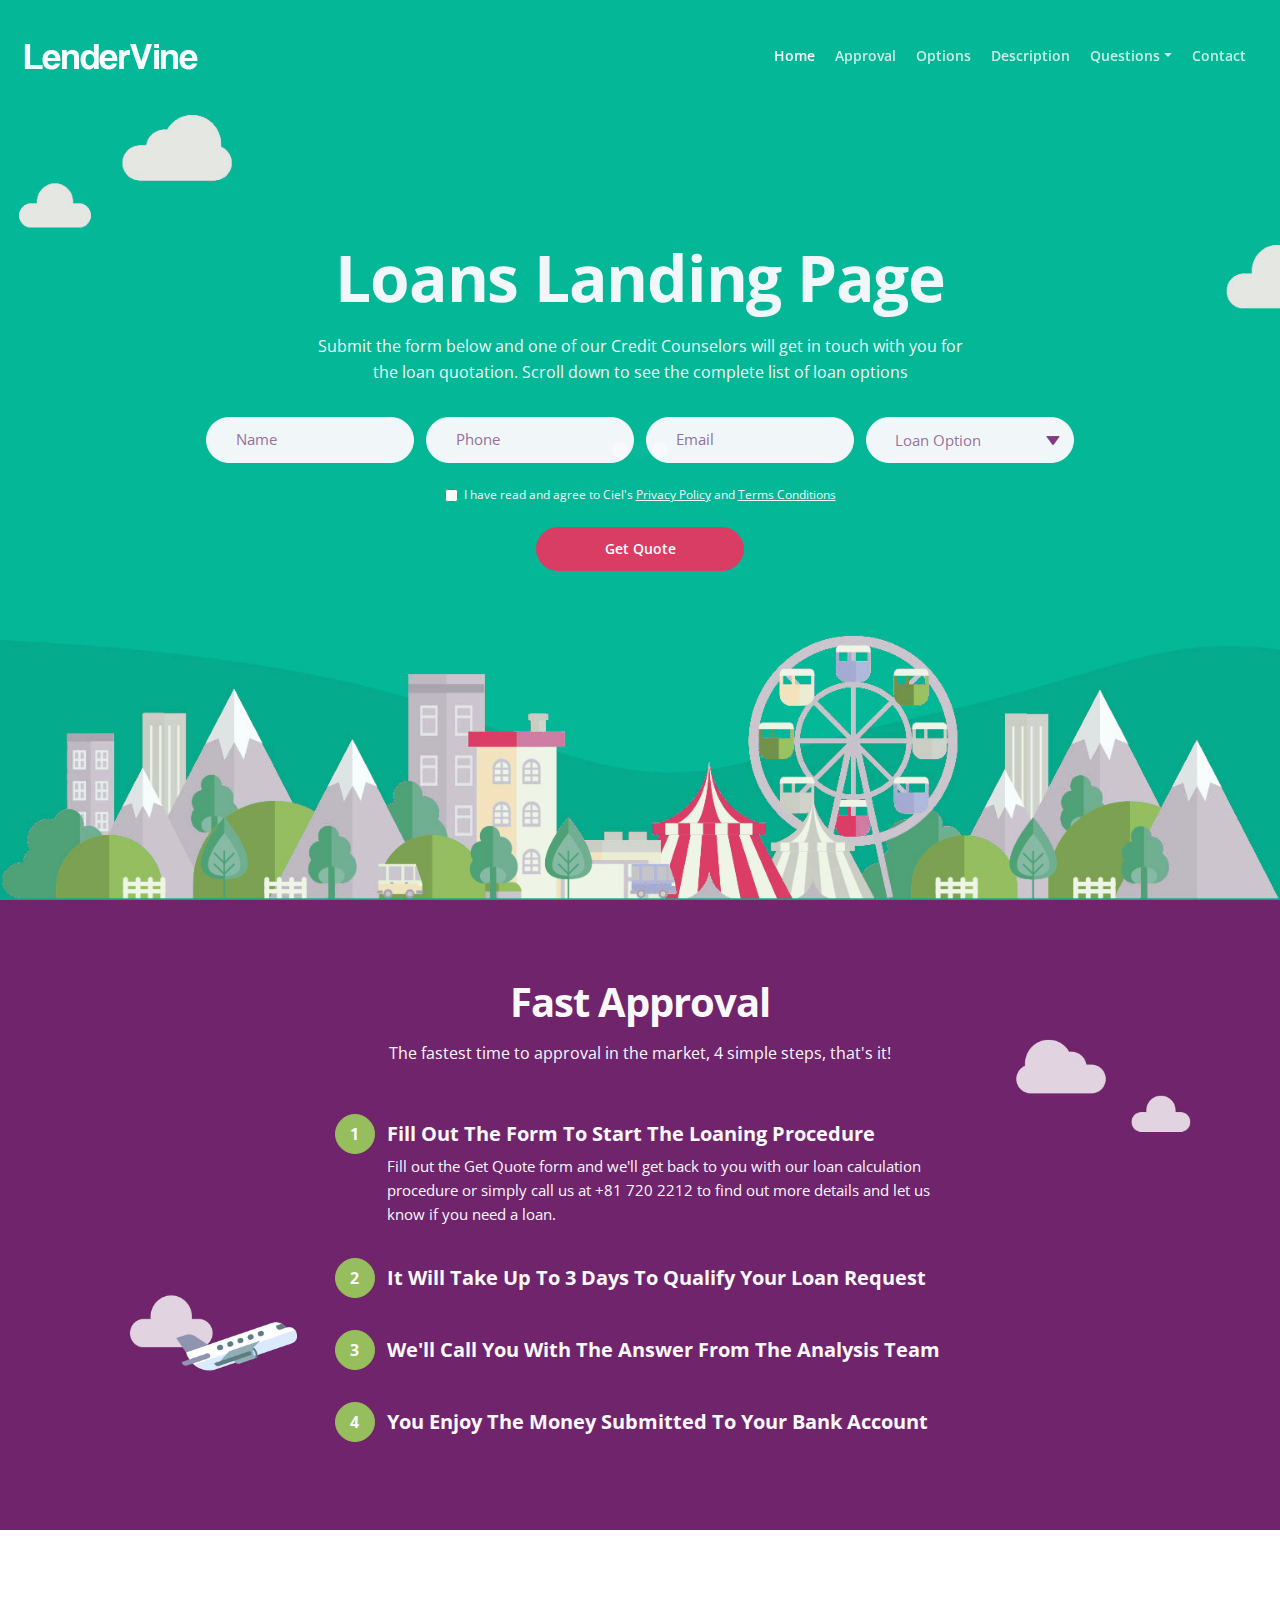
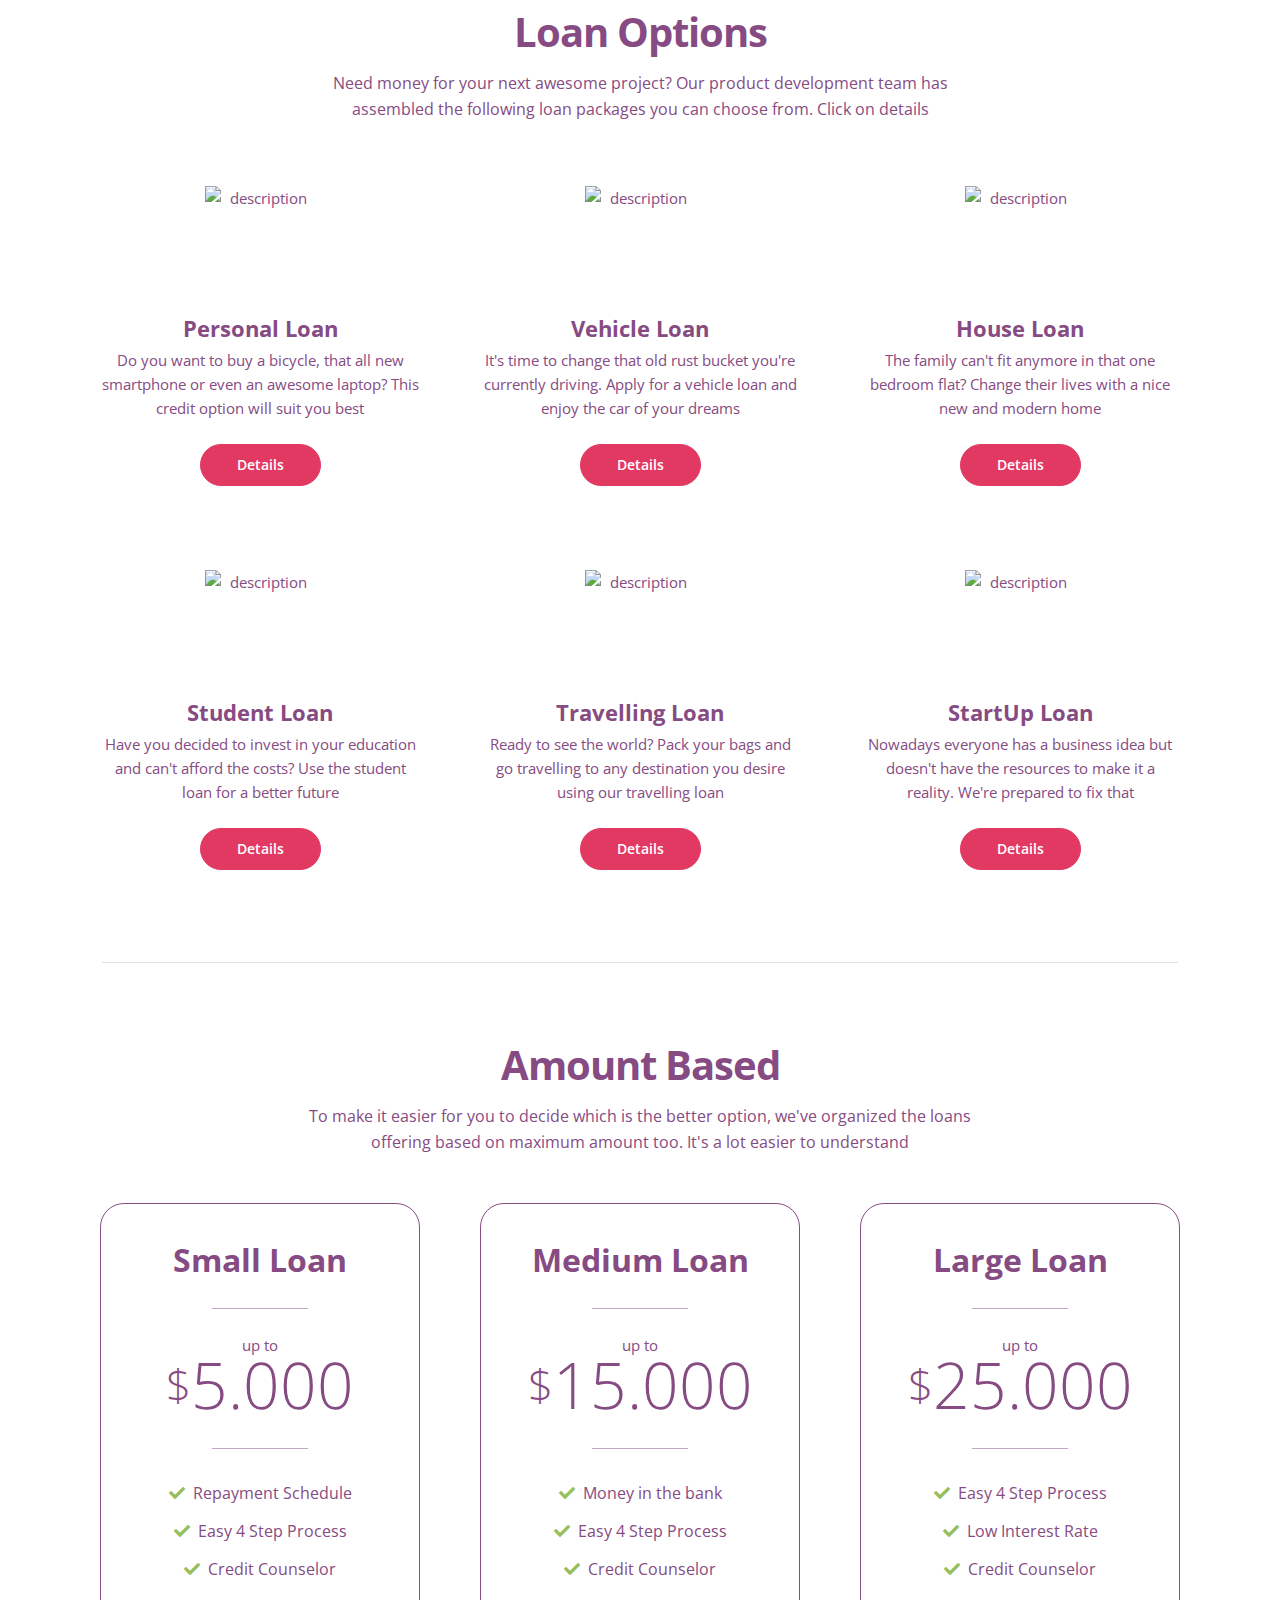
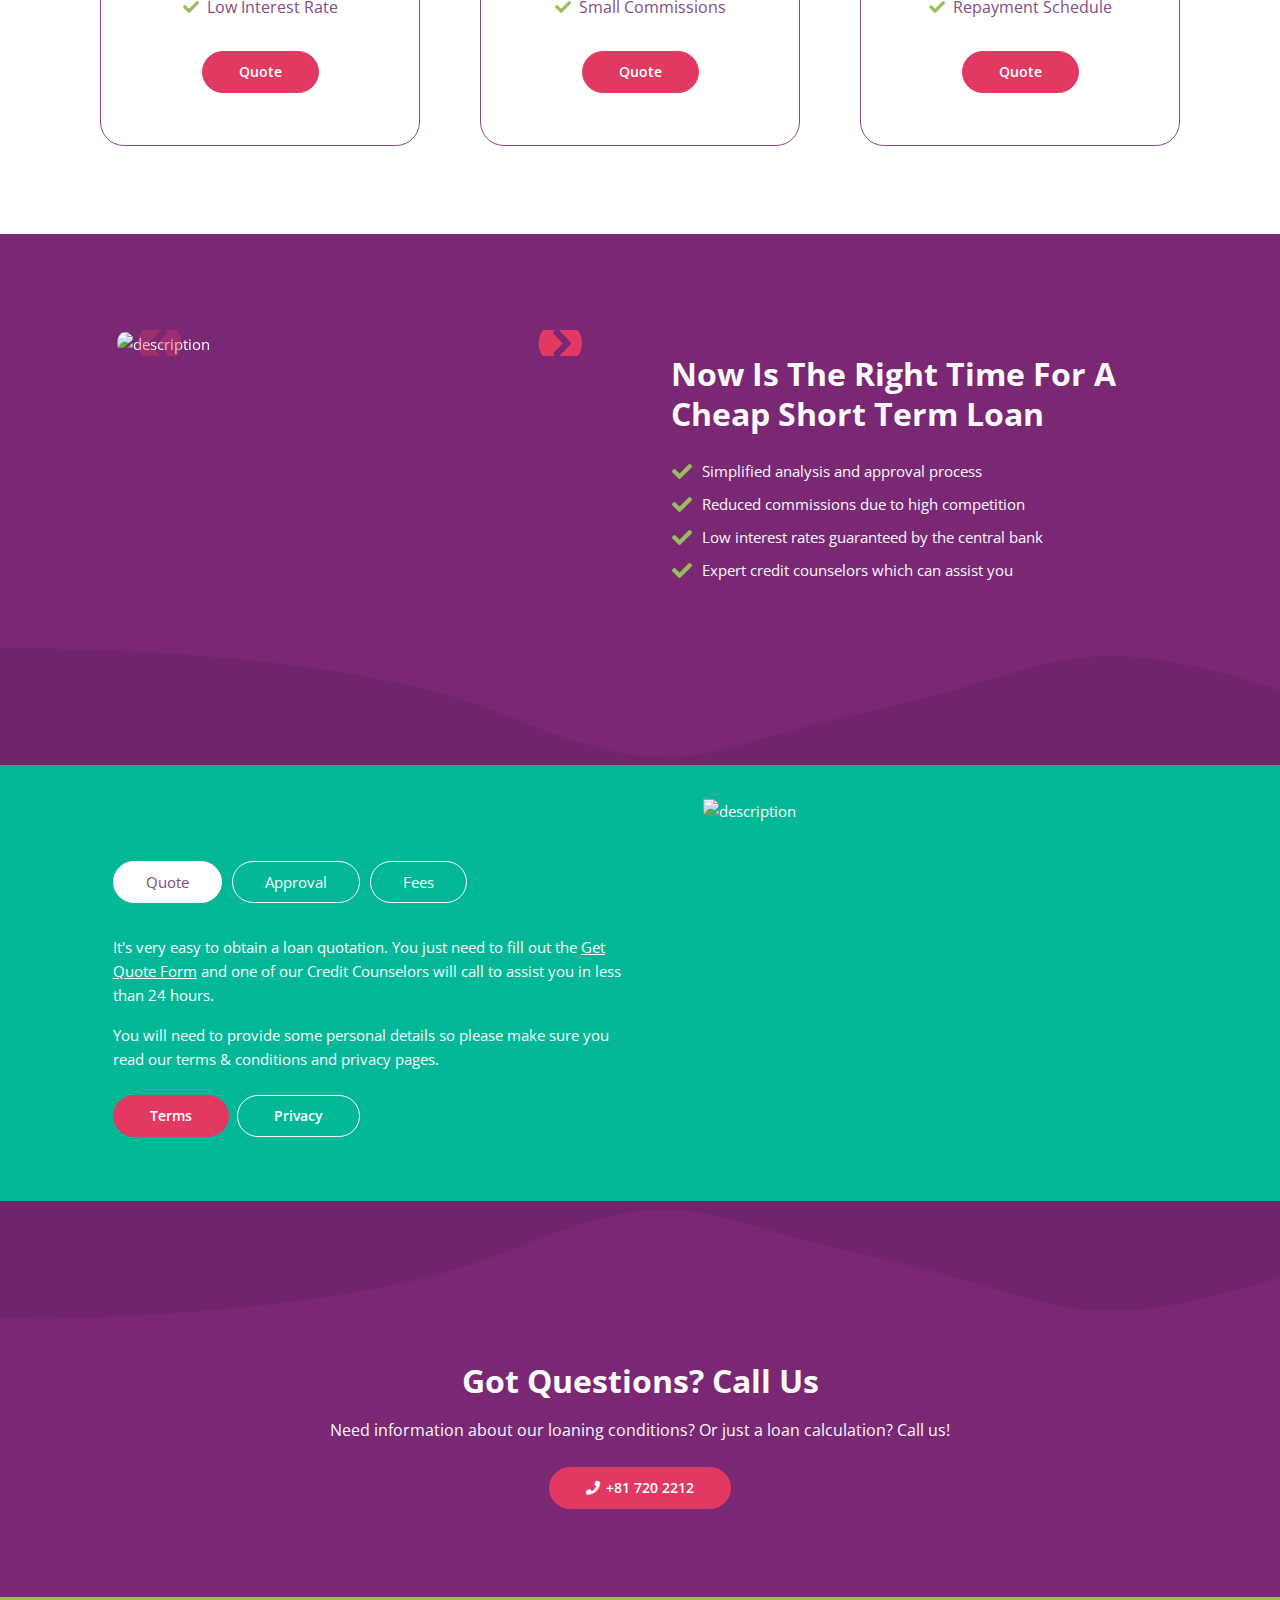
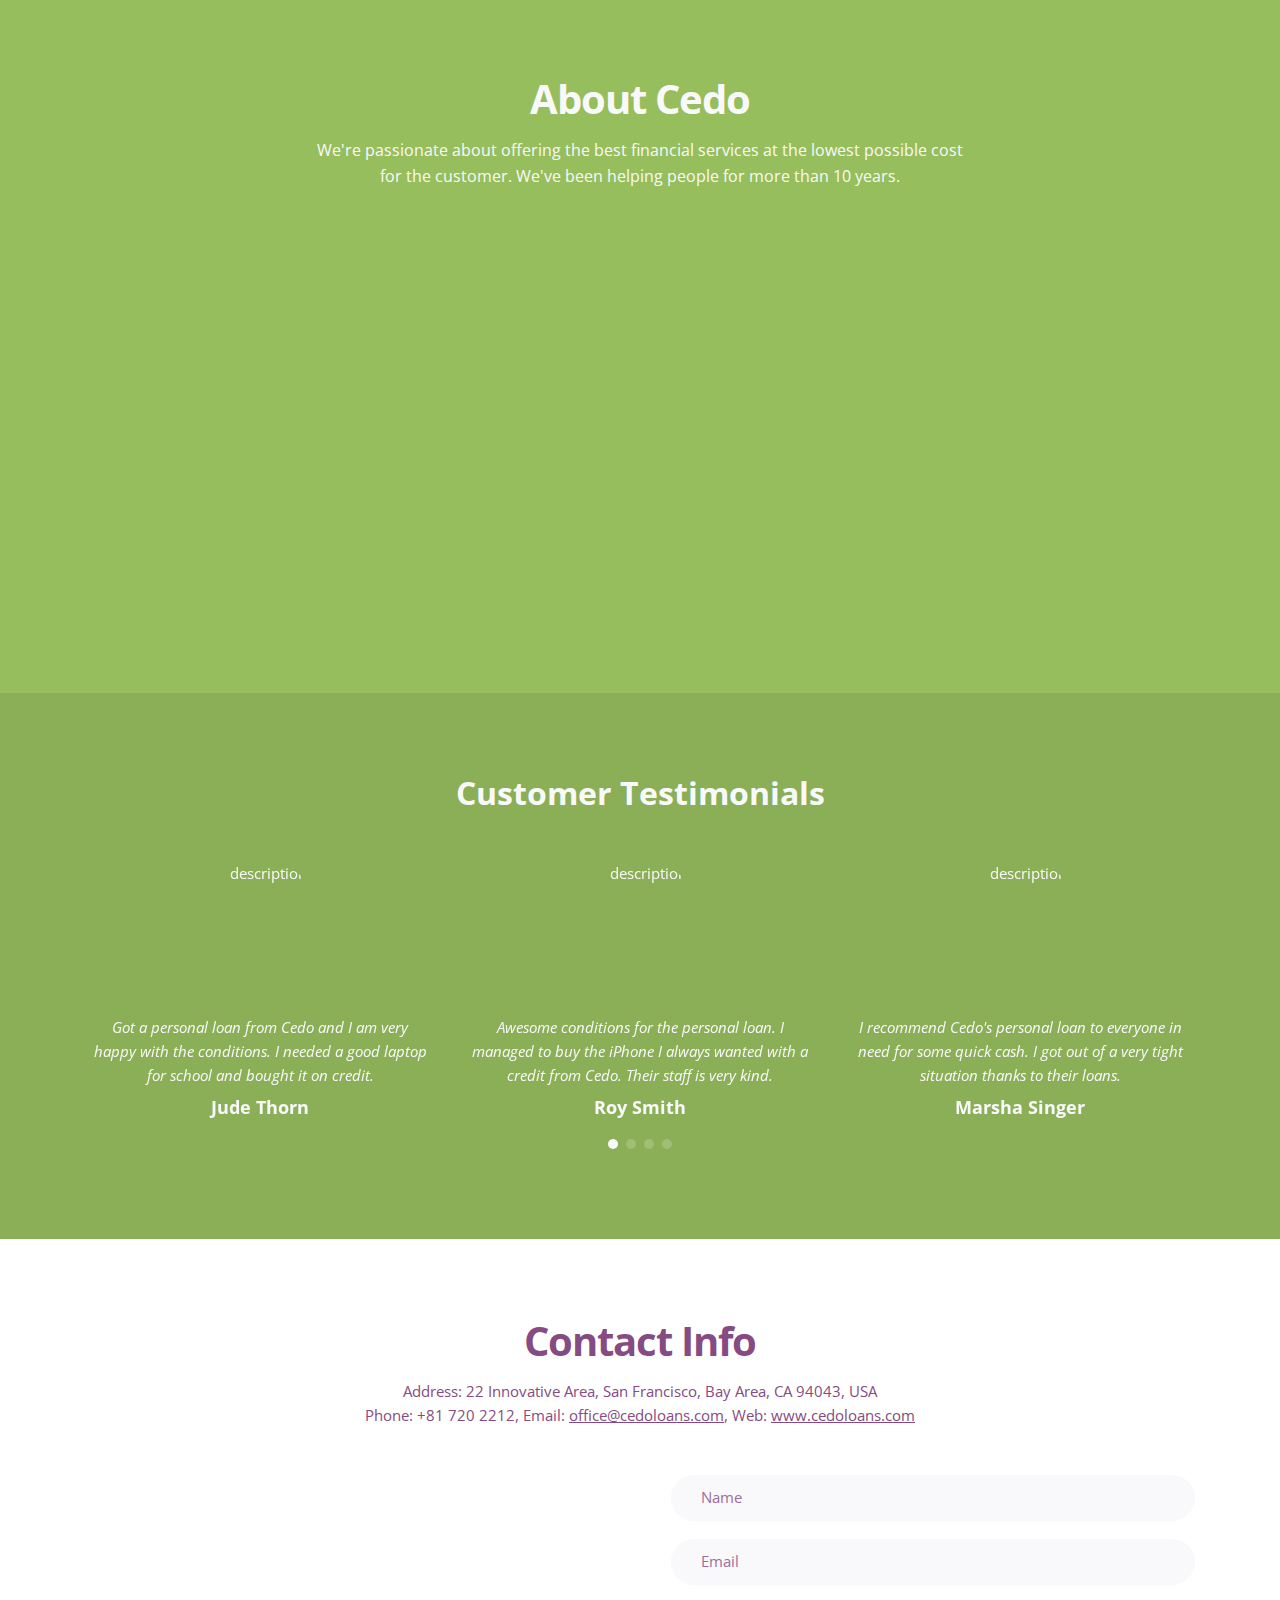
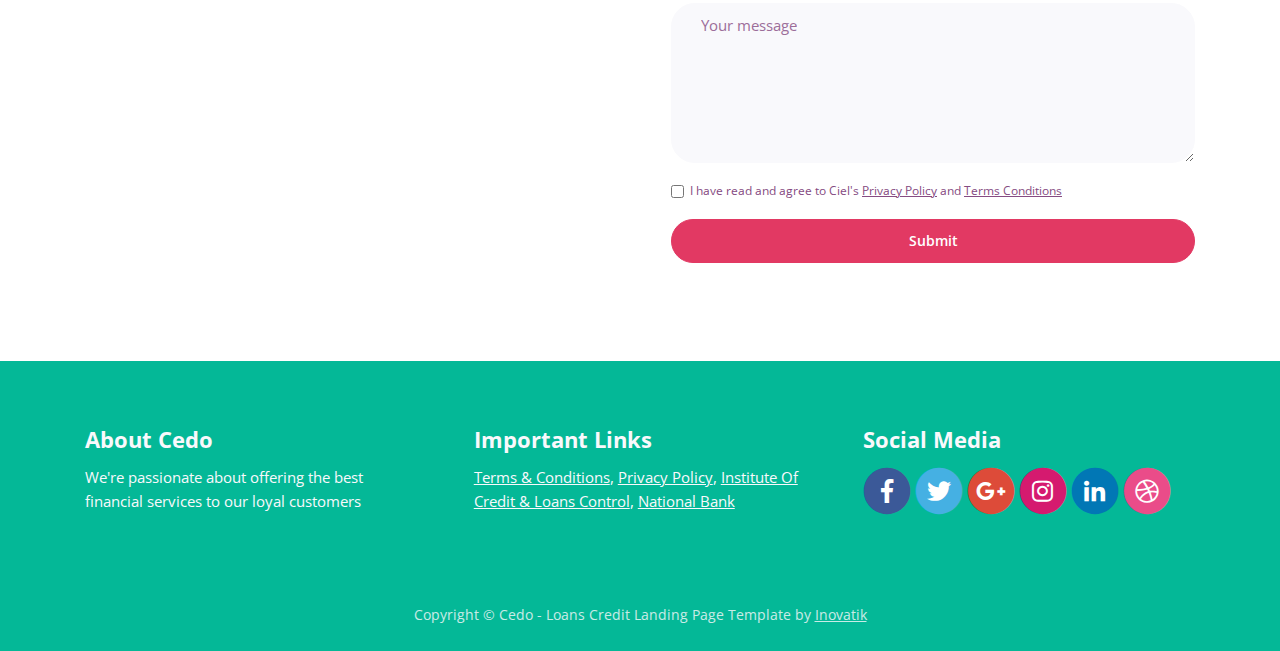
==== index.html @ 287caccd "lende vine" ====
<!DOCTYPE html>
<html lang="en">
<head>
    <meta charset="utf-8">
    <meta name="viewport" content="width=device-width, initial-scale=1, shrink-to-fit=no">
    
    <!-- SEO Meta Tags -->
    <meta name="description" content="Quickly build an efficient and attractive online presence for a loans and credit business with this Bootstrap 4 landing page template.">
    <meta name="author" content="Inovatik">

    <!-- OG Meta Tags to improve the way the post looks when you share the page on LinkedIn, Facebook, Google+ -->
	<meta property="og:site_name" content="" /> <!-- website name -->
	<meta property="og:site" content="" /> <!-- website link -->
	<meta property="og:title" content=""/> <!-- title shown in the actual shared post -->
	<meta property="og:description" content="" /> <!-- description shown in the actual shared post -->
	<meta property="og:image" content="" /> <!-- image link, make sure it's jpg -->
	<meta property="og:url" content="" /> <!-- where do you want your post to link to -->
	<meta property="og:type" content="article" />

    <!-- Website Title -->
    <title>Cedo - Loans Credit Landing Page Template</title>
    
    <!-- Styles -->
	<link href="https://fonts.googleapis.com/css?family=Open+Sans:300,300i,400,400i,600,600i,700,700i" rel="stylesheet">
    <link href="css/bootstrap.css" rel="stylesheet">
    <link href="css/fontawesome-all.css" rel="stylesheet">
    <link href="css/swiper.css" rel="stylesheet">
	<link href="css/magnific-popup.css" rel="stylesheet">
	<link href="css/styles.css" rel="stylesheet">
	
	<!-- Favicon  -->
    <link rel="icon" href="images/favicon.png">
</head>
<body data-spy="scroll" data-target=".fixed-top">
    
    <!-- Preloader -->
	<div class="spinner-wrapper">
        <div class="spinner">
            <div class="bounce1"></div>
            <div class="bounce2"></div>
            <div class="bounce3"></div>
        </div>
    </div>
    <!-- end of preloader -->
    

    <!-- Navbar -->
    <nav class="navbar navbar-expand-md navbar-dark fixed-top navbar-custom">
        
        <!-- Text Logo - Use this if you don't have a graphic logo -->
        <!-- <a class="navbar-brand logo-text page-scroll" href="index.html">Cedo</a> -->

        <!-- Image Logo -->
        <a class="navbar-brand logo-image page-scroll" href="index.html"><img src="images/logo.png" alt="logo"></a>
        
        <!-- Mobile Menu Toggle Button -->
        <button class="navbar-toggler" type="button" data-toggle="collapse" data-target="#navbarsExampleDefault" aria-controls="navbarsExampleDefault" aria-expanded="false" aria-label="Toggle navigation">
            <span class="navbar-toggler-icon"></span>
        </button>

        <div class="collapse navbar-collapse" id="navbarsExampleDefault">
            <ul class="navbar-nav ml-auto">
                <li class="nav-item">
                    <a class="nav-link page-scroll" href="#header">Home <span class="sr-only">(current)</span></a>
                </li>
                <li class="nav-item">
                    <a class="nav-link page-scroll" href="#approval">Approval</a>
                </li>
                <li class="nav-item">
                    <a class="nav-link page-scroll" href="#options">Options</a>
                </li>
                <li class="nav-item">
                    <a class="nav-link page-scroll" href="#description">Description</a>
                </li>
                
                <!-- Dropdown Menu -->          
                <li class="nav-item dropdown">
                    <a class="nav-link dropdown-toggle page-scroll" href="#questions" id="navbarDropdown" role="button" aria-haspopup="true" aria-expanded="false">Questions</a>
                    <div class="dropdown-menu" aria-labelledby="navbarDropdown">
                        <a class="dropdown-item" href="terms-conditions.html"><span class="item-text">Terms Conditions</span></a>
                        <div class="dropdown-items-divide-hr"></div>
                        <a class="dropdown-item" href="privacy-policy.html"><span class="item-text">Privacy Policy</span></a>
                    </div>
                </li>
                <!-- end of dropdown menu -->

                <li class="nav-item">
                    <a class="nav-link page-scroll" href="#contact">Contact</a>
                </li>
            </ul>
        </div>
    </nav> <!-- end of navbar -->
    <!-- end of navbar -->


    <!-- Header -->
    <header id="header" class="header">
        <div class="header-content">
            <div class="container">
                <div class="row">
                    <div class="col-md-12">
                        <h1 class="h1-large">Loans Landing Page</h1>
                        <p class="p-heading p-large">Submit the form below and one of our Credit Counselors will get in touch with you for the loan quotation. Scroll down to see the complete list of loan options</p>
                        
                        <!-- Get Quote Form -->
                        <form id="GetQuoteForm" data-toggle="validator" data-focus="false">
                            <div class="form-group">
                                <input type="text" class="form-control-input" id="gname" required>
                                <label class="label-control" for="gname">Name</label>
                                <div class="help-block with-errors"></div>
                            </div>
                            <div class="form-group">
                                <input type="text" class="form-control-input" id="gphone" required>
                                <label class="label-control" for="gphone">Phone</label>
                                <div class="help-block with-errors"></div>
                            </div>
                            <div class="form-group email">
                                <input type="email" class="form-control-input" id="gemail" required>
                                <label class="label-control" for="gemail">Email</label>
                                <div class="help-block with-errors"></div>
                            </div>
                            <div class="form-group select">
                                <select class="form-control-select" id="gselect" required>
                                    <option class="select-option" value="" disabled selected>Loan Option</option>
                                    <option class="select-option" value="Personal Loan">Personal Loan</option>
                                    <option class="select-option" value="Vehicle Loan">Vehicle Loan</option>
                                    <option class="select-option" value="House Loan">House Loan</option>
                                    <option class="select-option" value="Student Loan">Student Loan</option>
                                    <option class="select-option" value="Travel Loan">Travel Loan</option>
                                    <option class="select-option" value="StartUp Loan">StartUp Loan</option>
                                </select>
                                <div class="help-block with-errors"></div>
                            </div>
                            <div class="form-group checkbox">
                                <input type="checkbox" id="gterms" value="Agreed-to-Terms" required>I have read and agree to Ciel's <a class="underline" href="privacy-policy.html">Privacy Policy</a> and <a class="underline" href="terms-conditions.html">Terms Conditions</a>
                                <div class="help-block with-errors"></div>
                            </div>
                            <br class="d-none d-lg-inline">
                            <div class="form-group">
                                <button type="submit" class="form-control-submit-button">Get Quote</button>
                            </div>
                            <div class="form-message">
                                <div id="gmsgSubmit" class="h3 text-center hidden"></div>
                            </div>
                        </form> 
                        <!-- end of get quote form -->
                        
                    </div> <!-- end of col -->
                </div> <!-- end of row -->
            </div> <!-- end of container -->
        </div> <!-- end of header-content -->
    </header> <!-- end of header -->
    <!-- end of header -->


    <!-- Approval -->
    <div id="approval" class="accordion">
        <div class="container">
            <div class="row">
                <div class="col-md-12">
                    <h2 class="text-center">Fast Approval</h2>
                    <p class="p-heading p-large text-center">The fastest time to approval in the market, 4 simple steps, that's it!</p>

                    <!-- Accordion -->     
                    <div id="detailsAccordion" data-children=".item">
                        <div class="item">
                            <a data-toggle="collapse" href="#detailsAccordion1" aria-expanded="true">
                                <span class="circle-numbering">1</span><span class="accordion-title">Fill Out The Form To Start The Loaning Procedure</span>
                            </a>
                            <div id="detailsAccordion1" class="collapse show" data-parent="#detailsAccordion" role="tabpanel">
                                <p class="accordion-body">
                                    Fill out the Get Quote form and we'll get back to you with our loan calculation procedure or simply call us at +81 720 2212 to find out more details and let us know if you need a loan.
                                </p>
                            </div>
                        </div>
                        <div class="item">
                            <a data-toggle="collapse" href="#detailsAccordion2" aria-expanded="false">
                                <span class="circle-numbering">2</span><span class="accordion-title">It Will Take Up To 3 Days To Qualify Your Loan Request</span>
                            </a>
                            <div id="detailsAccordion2" class="collapse" data-parent="#detailsAccordion" role="tabpanel">
                                <p class="accordion-body">
                                    After we've collected all the necessary data from you by phone and email for some documents, we send the loan request to our analysis department which usually answers in no more than 3 days.
                                </p>
                            </div>
                        </div>
                        <div class="item">
                            <a data-toggle="collapse" href="#detailsAccordion3" aria-expanded="false">
                                <span class="circle-numbering">3</span><span class="accordion-title">We'll Call You With The Answer From The Analysis Team</span>
                            </a>
                            <div id="detailsAccordion3" class="collapse" data-parent="#detailsAccordion" role="tabpanel">
                                <p class="accordion-body">
                                    In most of the cases, if you don't have any bad credit history the loan will be 100% approved. Sometimes we ask for additional documents but it's a very rare situation when this happens.
                                </p>
                            </div>
                        </div>
                        <div class="item">
                            <a data-toggle="collapse" href="#detailsAccordion4" aria-expanded="false">
                                <span class="circle-numbering">4</span><span class="accordion-title">You Enjoy The Money Submitted To Your Bank Account</span>
                            </a>
                            <div id="detailsAccordion4" class="collapse" data-parent="#detailsAccordion" role="tabpanel">
                                <p class="accordion-body">
                                    After a positive answer to your request analysis it usually takes no longer than 1 business day until you have the requested amount in your bank account. All this without going to a physical bank office. 
                                </p>
                            </div>
                        </div>
                    </div> <!-- end of detailsAccordion -->
                    <!-- end of accordion -->

                </div> <!-- end of col -->
            </div> <!-- end of row -->
        </div> <!-- end of container -->
    </div> <!-- end of accordion -->
    <!-- end of approval -->
    

    <!-- Loan Options -->
    <div id="options" class="cards-1">
        <div class="container">
            <div class="row">
                <div class="col-md-12">
                    <h2 class="text-center">Loan Options</h2>
                    <p class="p-heading p-large text-center">Need money for your next awesome project? Our product development team has assembled the following loan packages you can choose from. Click on details</p>
                </div> <!-- end of col -->
            </div> <!-- end of row -->
            
            <div class="row">
                <div class="col-xs-12 col-lg-4">
                    
                    <!-- Card -->
                    <div class="card text-center">
                        <img class="card-image" src="http://via.placeholder.com/110x110/7a2874/fff" alt="description">
                        <div class="card-body">
                            <h4 class="card-title">Personal Loan</h4>
                            <p>Do you want to buy a bicycle, that all new smartphone or even an awesome laptop? This credit option will suit you best</p>
                            <a class="btn-solid-reg popup-with-move-anim" href="#lightbox-1">Details</a>
                        </div>
                    </div>
                    <!-- end of card -->

                </div> <!-- end of col -->
                <div class="col-xs-12 col-lg-4">

                    <!-- Card -->
                    <div class="card text-center">
                        <img class="card-image" src="http://via.placeholder.com/110x110/7a2874/fff" alt="description">
                        <div class="card-body">
                            <h4 class="card-title">Vehicle Loan</h4>
                            <p>It's time to change that old rust bucket you're currently driving. Apply for a vehicle loan and enjoy the car of your dreams</p>
                            <a class="btn-solid-reg popup-with-move-anim" href="#lightbox-2">Details</a>
                        </div>
                    </div>
                    <!-- end of card -->

                </div> <!-- end of col -->
                <div class="col-xs-12 col-lg-4">

                    <!-- Card -->
                    <div class="card text-center">
                        <img class="card-image" src="http://via.placeholder.com/110x110/7a2874/fff" alt="description">
                        <div class="card-body">
                            <h4 class="card-title">House Loan</h4>
                            <p>The family can't fit anymore in that one bedroom flat? Change their lives with a nice new and modern home</p>
                            <a class="btn-solid-reg popup-with-move-anim" href="#lightbox-3">Details</a>
                        </div>
                    </div>
                    <!-- end of card -->

                </div> <!-- end of col -->
                <div class="col-xs-12 col-lg-4">
                    
                    <!-- Card -->
                    <div class="card text-center">
                        <img class="card-image" src="http://via.placeholder.com/110x110/7a2874/fff" alt="description">
                        <div class="card-body">
                            <h4 class="card-title">Student Loan</h4>
                            <p>Have you decided to invest in your education and can't afford the costs? Use the student loan for a better future</p>
                            <a class="btn-solid-reg popup-with-move-anim" href="#lightbox-4">Details</a>
                        </div>
                    </div>
                    <!-- end of card -->

                </div> <!-- end of col -->
                <div class="col-xs-12 col-lg-4">
                    
                    <!-- Card -->
                    <div class="card text-center">
                        <img class="card-image" src="http://via.placeholder.com/110x110/7a2874/fff" alt="description">
                        <div class="card-body">
                            <h4 class="card-title">Travelling Loan</h4>
                            <p>Ready to see the world? Pack your bags and go travelling to any destination you desire using our travelling loan</p>
                            <a class="btn-solid-reg popup-with-move-anim" href="#lightbox-5">Details</a>
                        </div>
                    </div>
                    <!-- end of card -->

                </div> <!-- end of col -->
                <div class="col-xs-12 col-lg-4">
                    
                    <!-- Card -->
                    <div class="card text-center">
                        <img class="card-image" src="http://via.placeholder.com/110x110/7a2874/fff" alt="description">
                        <div class="card-body">
                            <h4 class="card-title">StartUp Loan</h4>
                            <p>Nowadays everyone has a business idea but doesn't have the resources to make it a reality. We're prepared to fix that</p>
                            <a class="btn-solid-reg popup-with-move-anim" href="#lightbox-6">Details</a>
                        </div>
                    </div>
                    <!-- end of card -->

                </div> <!-- end of col -->
            </div> <!-- end of row -->
        </div> <!-- end of container -->
    </div> <!-- end of cards-1 -->
    <!-- end of loan options -->


    <!-- Loan Options Lightboxes -->
    <!-- Lightbox -->
	<div id="lightbox-1" class="lightbox-basic zoom-anim-dialog mfp-hide">
        <div class="container">
            <div class="row">
                <button title="Close (Esc)" type="button" class="mfp-close x-button">×</button>
                <div class="col-lg-8">
                    <img src="http://via.placeholder.com/797x669/98bf5d/fff" alt="description">
                </div> <!-- end of col -->
                <div class="col-lg-4">
                    <h3>Personal Loan</h3>
                    <hr>
                    <h4>$16.000 max</h4>
                    <p>Do you want to buy a bicycle, that all new smartphone or even an awesome laptop? This credit option will suit you best.
                    <table>
                        <tr><td class="icon-cell"><i class="fas fa-check"></i></td><td>Repayment schedule</td></tr>
                        <tr><td class="icon-cell"><i class="fas fa-check"></i></td><td>Easy 4 step approval</td></tr>
                        <tr><td class="icon-cell"><i class="fas fa-check"></i></td><td>Money in the bank</td></tr>
                        <tr><td class="icon-cell"><i class="fas fa-check"></i></td><td>Credit counselors</td></tr>
                        <tr><td class="icon-cell"><i class="fas fa-check"></i></td><td>Small interest rates</td></tr>
                        <tr><td class="icon-cell"><i class="fas fa-check"></i></td><td>Low income is accepted</td></tr>
                    </table>
                    <a class="btn-solid-reg mfp-close as-button page-scroll" href="#header">Quote</a> <a class="btn-outline-reg mfp-close as-button" href="#options">Back</a>
                </div> <!-- end of col -->
            </div> <!-- end of row -->
        </div> <!-- end of container -->
    </div> <!-- end of lightbox-basic -->
    <!-- end of lightbox -->

    <!-- Lightbox -->
    <div id="lightbox-2" class="lightbox-basic zoom-anim-dialog mfp-hide">
        <div class="container">
            <div class="row">
                <button title="Close (Esc)" type="button" class="mfp-close x-button">×</button>
                <div class="col-lg-8">
                    <img src="http://via.placeholder.com/797x669/98bf5d/fff" alt="description">
                </div> <!-- end of col -->
                <div class="col-lg-4">
                    <h3>Vehicle Loan</h3>
                    <hr>
                    <h4>$38.000 max</h4>
                    <p>It's time to change that old rust bucket you're currently driving. Apply for a vehicle loan and enjoy the car of your dreams.
                    <table>
                        <tr><td class="icon-cell"><i class="fas fa-check"></i></td><td>Repayment schedule</td></tr>
                        <tr><td class="icon-cell"><i class="fas fa-check"></i></td><td>Easy 4 step approval</td></tr>
                        <tr><td class="icon-cell"><i class="fas fa-check"></i></td><td>Money in the bank</td></tr>
                        <tr><td class="icon-cell"><i class="fas fa-check"></i></td><td>Credit counselors</td></tr>
                        <tr><td class="icon-cell"><i class="fas fa-check"></i></td><td>Small interest rates</td></tr>
                        <tr><td class="icon-cell"><i class="fas fa-check"></i></td><td>Low income is accepted</td></tr>
                    </table>
                    <a class="btn-solid-reg mfp-close as-button page-scroll" href="#header">Quote</a> <a class="btn-outline-reg mfp-close as-button" href="#options">Back</a>
                </div> <!-- end of col -->
            </div> <!-- end of row -->
        </div> <!-- end of container -->
    </div> <!-- end of lightbox-basic -->
    <!-- end of lightbox -->

    <!-- Lightbox -->
    <div id="lightbox-3" class="lightbox-basic zoom-anim-dialog mfp-hide">
        <div class="container">
            <div class="row">
                <button title="Close (Esc)" type="button" class="mfp-close x-button">×</button>
                <div class="col-lg-8">
                    <img src="http://via.placeholder.com/797x669/98bf5d/fff" alt="description">
                </div> <!-- end of col -->
                <div class="col-lg-4">
                    <h3>House Loan</h3>
                    <hr>
                    <h4>$280.000 max</h4>
                    <p>The family can't fit anymore in that one bedroom flat? Change their lives with a nice new home and modern appliances.
                    <table>
                        <tr><td class="icon-cell"><i class="fas fa-check"></i></td><td>Repayment schedule</td></tr>
                        <tr><td class="icon-cell"><i class="fas fa-check"></i></td><td>Easy 4 step approval</td></tr>
                        <tr><td class="icon-cell"><i class="fas fa-check"></i></td><td>Money in the bank</td></tr>
                        <tr><td class="icon-cell"><i class="fas fa-check"></i></td><td>Credit counselors</td></tr>
                        <tr><td class="icon-cell"><i class="fas fa-check"></i></td><td>Small interest rates</td></tr>
                        <tr><td class="icon-cell"><i class="fas fa-check"></i></td><td>Low income is accepted</td></tr>
                    </table>
                    <a class="btn-solid-reg mfp-close as-button page-scroll" href="#header">Quote</a> <a class="btn-outline-reg mfp-close as-button" href="#options">Back</a>
                </div> <!-- end of col -->
            </div> <!-- end of row -->
        </div> <!-- end of container -->
    </div> <!-- end of lightbox-basic -->
    <!-- end of lightbox -->

    <!-- Lightbox -->
    <div id="lightbox-4" class="lightbox-basic zoom-anim-dialog mfp-hide">
        <div class="container">
            <div class="row">
                <button title="Close (Esc)" type="button" class="mfp-close x-button">×</button>
                <div class="col-lg-8">
                    <img src="http://via.placeholder.com/797x669/98bf5d/fff" alt="description">
                </div> <!-- end of col -->
                <div class="col-lg-4">
                    <h3>Student Loan</h3>
                    <hr>
                    <h4>$10.000 max</h4>
                    <p>Have you decided to invest in your education and can't afford the costs? Use the student loan for a better future.
                    <table>
                        <tr><td class="icon-cell"><i class="fas fa-check"></i></td><td>Repayment schedule</td></tr>
                        <tr><td class="icon-cell"><i class="fas fa-check"></i></td><td>Easy 4 step approval</td></tr>
                        <tr><td class="icon-cell"><i class="fas fa-check"></i></td><td>Money in the bank</td></tr>
                        <tr><td class="icon-cell"><i class="fas fa-check"></i></td><td>Credit counselors</td></tr>
                        <tr><td class="icon-cell"><i class="fas fa-check"></i></td><td>Small interest rates</td></tr>
                        <tr><td class="icon-cell"><i class="fas fa-check"></i></td><td>Low income is accepted</td></tr>
                    </table>
                    <a class="btn-solid-reg mfp-close as-button page-scroll" href="#header">Quote</a> <a class="btn-outline-reg mfp-close as-button" href="#options">Back</a>
                </div> <!-- end of col -->
            </div> <!-- end of row -->
        </div> <!-- end of container -->
    </div> <!-- end of lightbox-basic -->
    <!-- end of lightbox --> 

    <!-- Lightbox -->
    <div id="lightbox-5" class="lightbox-basic zoom-anim-dialog mfp-hide">
        <div class="container">
            <div class="row">
                <button title="Close (Esc)" type="button" class="mfp-close x-button">×</button>
                <div class="col-lg-8">
                    <img src="http://via.placeholder.com/797x669/98bf5d/fff" alt="description">
                </div> <!-- end of col -->
                <div class="col-lg-4">
                    <h3>Travelling Loan</h3>
                    <hr>
                    <h4>$26.000 max</h4>
                    <p>Ready to see the world? Pack your bags and go travelling to any destination you desire using our travelling loan.
                    <table>
                        <tr><td class="icon-cell"><i class="fas fa-check"></i></td><td>Repayment schedule</td></tr>
                        <tr><td class="icon-cell"><i class="fas fa-check"></i></td><td>Easy 4 step approval</td></tr>
                        <tr><td class="icon-cell"><i class="fas fa-check"></i></td><td>Money in the bank</td></tr>
                        <tr><td class="icon-cell"><i class="fas fa-check"></i></td><td>Credit counselors</td></tr>
                        <tr><td class="icon-cell"><i class="fas fa-check"></i></td><td>Small interest rates</td></tr>
                        <tr><td class="icon-cell"><i class="fas fa-check"></i></td><td>Low income is accepted</td></tr>
                    </table>
                    <a class="btn-solid-reg mfp-close as-button page-scroll" href="#header">Quote</a> <a class="btn-outline-reg mfp-close as-button" href="#options">Back</a>
                </div> <!-- end of col -->
            </div> <!-- end of row -->
        </div> <!-- end of container -->
    </div> <!-- end of lightbox-basic -->
    <!-- end of lightbox -->

    <!-- Lightbox -->
    <div id="lightbox-6" class="lightbox-basic zoom-anim-dialog mfp-hide">
        <div class="container">
            <div class="row">
                <button title="Close (Esc)" type="button" class="mfp-close x-button">×</button>
                <div class="col-lg-8">
                    <img src="http://via.placeholder.com/797x669/98bf5d/fff" alt="description">
                </div> <!-- end of col -->
                <div class="col-lg-4">
                    <h3>StartUp Loan</h3>
                    <hr>
                    <h4>$80.000 max</h4>
                    <p>Nowadays everyone has a business idea but doesn't have the resources to make it a reality. We're prepared to fix that.
                    <table>
                        <tr><td class="icon-cell"><i class="fas fa-check"></i></td><td>Repayment schedule</td></tr>
                        <tr><td class="icon-cell"><i class="fas fa-check"></i></td><td>Easy 4 step approval</td></tr>
                        <tr><td class="icon-cell"><i class="fas fa-check"></i></td><td>Money in the bank</td></tr>
                        <tr><td class="icon-cell"><i class="fas fa-check"></i></td><td>Credit counselors</td></tr>
                        <tr><td class="icon-cell"><i class="fas fa-check"></i></td><td>Small interest rates</td></tr>
                        <tr><td class="icon-cell"><i class="fas fa-check"></i></td><td>Low income is accepted</td></tr>
                    </table>
                    <a class="btn-solid-reg mfp-close as-button page-scroll" href="#header">Quote</a> <a class="btn-outline-reg mfp-close as-button" href="#options">Back</a>
                </div> <!-- end of col -->
            </div> <!-- end of row -->
        </div> <!-- end of container -->
    </div> <!-- end of lightbox-basic -->
    <!-- end of lightbox -->

    <!-- end of loan options lightboxes -->
    

    <hr class="section-divide-hr">


    <!-- Amount Based -->
    <div class="cards-2">
        <div class="container">
            <div class="row">
                <div class="col-md-12">
                    <h2 class="text-center">Amount Based</h2>
                    <p class="p-heading p-large text-center">To make it easier for you to decide which is the better option, we've organized the loans offering based on maximum amount too. It's a lot easier to understand</p>
                </div> <!-- end of col -->
            </div> <!-- end of row -->

            <div class="row">
                <div class="col-xs-12 col-lg-4">

                    <!-- Card -->
                    <div class="card text-center">
                        <div class="card-body">
                            <h3 class="card-title">Small Loan</h3>
                            <hr class="cell-divide-hr">
                            <p>up to</p>
                            <p class="price"><span class="currency">$</span>5.000</p>
                            <hr class="cell-divide-hr">
                            <ul class="list-group v-space-lg">
                                <li class="list-group-item"><i class="fas fa-check"></i>Repayment Schedule</li>
                                <li class="list-group-item"><i class="fas fa-check"></i>Easy 4 Step Process</li>
                                <li class="list-group-item"><i class="fas fa-check"></i>Credit Counselor</li>
                                <li class="list-group-item"><i class="fas fa-check"></i>Low Interest Rate</li>
                            </ul>
                            <a class="btn-solid-reg page-scroll" href="#header">Quote</a>
                        </div>
                    </div>
                    <!-- end of card -->

                </div> <!-- end of col -->
                <div class="col-xs-12 col-lg-4">

                    <!-- Card -->
                    <div class="card text-center">
                        <div class="card-body">
                            <h3 class="card-title">Medium Loan</h3>
                            <hr class="cell-divide-hr">
                            <p>up to</p>
                            <p class="price"><span class="currency">$</span>15.000</p>
                            <hr class="cell-divide-hr">
                            <ul class="list-group v-space-lg">
                                <li class="list-group-item"><i class="fas fa-check"></i>Money in the bank</li>
                                <li class="list-group-item"><i class="fas fa-check"></i>Easy 4 Step Process</li>
                                <li class="list-group-item"><i class="fas fa-check"></i>Credit Counselor</li>
                                <li class="list-group-item"><i class="fas fa-check"></i>Small Commissions</li>
                            </ul>
                            <a class="btn-solid-reg page-scroll" href="#header">Quote</a>
                        </div>
                    </div>
                    <!-- end of card -->

                </div> <!-- end of col --> 
                <div class="col-xs-12 col-lg-4">

                    <!-- Card -->
                    <div class="card text-center">
                        <div class="card-body">
                            <h3 class="card-title">Large Loan</h3>
                            <hr class="cell-divide-hr">
                            <p>up to</p>
                            <p class="price"><span class="currency">$</span>25.000</p>
                            <hr class="cell-divide-hr">
                            <ul class="list-group v-space-lg">
                                <li class="list-group-item"><i class="fas fa-check"></i>Easy 4 Step Process</li>
                                <li class="list-group-item"><i class="fas fa-check"></i>Low Interest Rate</li>
                                <li class="list-group-item"><i class="fas fa-check"></i>Credit Counselor</li>
                                <li class="list-group-item"><i class="fas fa-check"></i>Repayment Schedule</li>
                            </ul>
                            <a class="btn-solid-reg page-scroll" href="#header">Quote</a>
                        </div>
                    </div>
                    <!-- end of card -->

                </div> <!-- end of col -->
            </div> <!-- end of row -->
        </div> <!-- end of container -->
    </div> <!-- end of cards-2 -->
    <!-- end of amount based -->


    <!-- Description 1 -->
    <div id="description" class="slider-1">
        <div class="container">
            <div class="row">
                <div class="col-lg-6">

                    <!-- Image Slider -->
                    <div class="swiper-container image-slider">
                        <div class="swiper-wrapper">
                            <div class="swiper-slide" ><a class="popup-link" href="http://via.placeholder.com/700x462/98bf5d/fff" data-effect="fadeIn"><img class="img-fluid" src="http://via.placeholder.com/700x462/98bf5d/fff" alt="description"></a></div>
                            <div class="swiper-slide"><a class="popup-link" href="http://via.placeholder.com/700x462/98bf5d/fff" data-effect="fadeIn"><img class="img-fluid" src="http://via.placeholder.com/700x462/98bf5d/fff" alt="description"></a></div>
                            <div class="swiper-slide"><a class="popup-link" href="http://via.placeholder.com/700x462/98bf5d/fff" data-effect="fadeIn"><img class="img-fluid" src="http://via.placeholder.com/700x462/98bf5d/fff" alt="description"></a></div>
                        </div> <!-- end of swiper-wrapper -->
                        
                        <!-- Add Arrows -->
                        <div class="swiper-button-next">
                            <i class="fas fa-chevron-circle-right fa-3x"></i>
                        </div>
                        <div class="swiper-button-prev">
                            <i class="fas fa-chevron-circle-left fa-3x"></i>
                        </div>
                        <!-- end of add arrows -->

                    </div> <!-- end of swiper-container -->
                    <!-- end of image slider -->

                </div> <!-- end of col -->

                <div class="col-lg-6">
                    <div class="text-container">
                        <h3>Now Is The Right Time For A Cheap Short Term Loan</h3>
                        <table>
                            <tr><td class="icon-cell"><i class="fas fa-check"></i></td><td>Simplified analysis and approval process</td></tr>
                            <tr><td class="icon-cell"><i class="fas fa-check"></i></td><td>Reduced commissions due to high competition</td></tr>
                            <tr><td class="icon-cell"><i class="fas fa-check"></i></td><td>Low interest rates guaranteed by the central bank</td></tr>
                            <tr><td class="icon-cell"><i class="fas fa-check"></i></td><td>Expert credit counselors which can assist you</td></tr>
                        </table>
                    </div> <!-- end of text-container -->
                </div> <!-- end of col -->
            </div> <!-- end of row -->
        </div> <!-- end of container -->
    </div> <!-- end of slider-1 -->
    <!-- end of description 1 -->


    <!-- Description 2 -->
    <div class="pills">
        <div class="container">
            <div class="row">
                <div class="col-lg-6">
                    
                    <!-- Nav Tabs Links -->
                    <ul class="nav nav-tabs" id="cedoTab" role="tablist">
                        <li class="nav-item">
                            <a class="nav-link active" id="nav-tab-1" data-toggle="tab" href="#tab-1" role="tab" aria-controls="tab-1" aria-selected="true">Quote</a>
                        </li>
                        <li class="nav-item">
                            <a class="nav-link" id="nav-tab-2" data-toggle="tab" href="#tab-2" role="tab" aria-controls="tab-2" aria-selected="false">Approval</a>
                        </li>
                        <li class="nav-item">
                            <a class="nav-link" id="nav-tab-3" data-toggle="tab" href="#tab-3" role="tab" aria-controls="tab-3" aria-selected="false">Fees</a>
                        </li>
                    </ul>
                    <!-- end of nav tabs links -->
                    
                    <!-- Nav Tabs Content -->
                    <div class="tab-content" id="cedoTabContent">
                        <div class="tab-pane fade show active" id="tab-1" role="tabpanel" aria-labelledby="tab-1">
                            <p>It's very easy to obtain a loan quotation. You just need to fill out the <a class="underline page-scroll" href="#header">Get Quote Form</a> and one of our Credit Counselors will call to assist you in less than 24 hours.</p>
                            <p>You will need to provide some personal details so please make sure you read our terms & conditions and privacy pages.</p>
                            <a class="btn-solid-reg page-scroll" href="terms-conditions.html">Terms</a> <a class="btn-outline-reg page-scroll" href="privacy-policy.html">Privacy</a>
                        </div> <!-- end of tab -->
                        <div class="tab-pane fade" id="tab-2" role="tabpanel" aria-labelledby="tab-2">
                            <table>
                                <tr><td class="icon-cell"><i class="fas fa-home"></i></td><td>Approval takes no longer than 3 business days and usually customers get a positive answer</td></tr>
                                <tr><td class="icon-cell"><i class="fas fa-book"></i></td><td>Most of the cases with negative answers are due to incorrect personal information sent by customers </td></tr>
                                <tr><td class="icon-cell"><i class="fas fa-pencil-alt"></i></td><td>After the loan approval you will receive the money in your bank account in no more than 10 - 15 days </td></tr>
                            </table>
                        </div> <!-- end of tab -->
                        <div class="tab-pane fade" id="tab-3" role="tabpanel" aria-labelledby="tab-3">
                            <p>Our commissions are the lowest in the market and you can rest assured we're doing our best to keep it that way.</p>
                            <p>Besides low commissions and transfer fees here are the reasons you should choose Cedo as your loan provider:</p>
                            <ul class="v-space-lg">
                                <li>Impartiality and objectiveness regarding social status</li>
                                <li>Kind staff including sympathetic credit counselors</li>
                                <li>Low interest rates according to regulated legislation</li>
                            </ul>
                        </div> <!-- end of tab -->
                    </div>
                    <!-- end of nav tabs content -->

                </div> <!-- end of col -->

                <div class="col-lg-6">
                    <img class="description-image" src="http://via.placeholder.com/500x430/98bf5d/fff" alt="description">
                </div> <!-- end of col -->
            </div> <!-- end of row -->
        </div> <!-- end of container -->
    </div> <!-- end of pills -->
    <!-- end of description 2 -->
    

    <!-- Questions -->
    <div id="questions" class="basic-1 text-center">
        <div class="container">
            <div class="row">
                <div class="col-md-12">
                    <h3>Got Questions? Call Us</h3>
                    <p class="p-heading p-large">Need information about our loaning conditions? Or just a loan calculation? Call us! </p>
                    <a class="btn-solid-reg page-scroll" href="#yourlink"><i class="fas fa-phone"></i>+81 720 2212</a>
                </div> <!-- end of col -->
            </div> <!-- end of row -->
        </div> <!-- end of container -->
    </div> <!-- end of basic-1 -->
    <!-- end of questions -->
    

    <!-- About -->
    <div id="about" class="basic-2 text-center">
        <div class="container">
            <div class="row">
                <div class="col-md-12">
                    <h2>About Cedo</h2>
                    <p class="p-heading p-large text-center">We're passionate about offering the best financial services at the lowest possible cost for the customer. We've been helping people for more than 10 years.</p>
                    <div class="embed-responsive embed-responsive-16by9 mx-auto">
                        <iframe src="https://www.youtube.com/embed/Ey1lkwYGSC0" allowfullscreen></iframe>
                    </div>
                </div> <!-- end of col -->
            </div> <!-- end of row -->
        </div> <!-- end of container -->
    </div> <!-- end of basic-2 -->
    <!-- end of about -->


    <!-- Testimonials -->
    <div class="slider-2 text-center">
        <div class="container">
            <div class="row">
                <div class="col-md-12">
                    <h3>Customer Testimonials</h3>
                </div> <!-- end of col -->
            </div> <!-- end of row -->
        </div> <!-- end of container -->
        <div class="container">
            <div class="row">
                
                <!-- Card Slider -->
                <div class="swiper-container card-slider">
                    <div class="swiper-wrapper">
                        
                        <!-- Slide -->
                        <div class="swiper-slide">
                            <div class="card">
                                <img class="card-image rounded-circle" src="http://via.placeholder.com/260x260/7a2874/fff" alt="description">
                                <div class="card-body">
                                    <p class="testimonial-text">Got a personal loan from Cedo and I am very happy with the conditions. I needed a good laptop for school and bought it on credit.</p>
                                    <h5 class="testimonial-author">Jude Thorn</h5>
                                </div>
                            </div>
                        </div> <!-- end of swiper-slide -->
                        <!-- end of slide -->

                        <!-- Slide -->
                        <div class="swiper-slide">
                            <div class="card">
                                <img class="card-image rounded-circle" src="http://via.placeholder.com/260x260/7a2874/fff" alt="description">
                                <div class="card-body">
                                    <p class="testimonial-text">Awesome conditions for the personal loan. I managed to buy the iPhone I always wanted with a credit from Cedo. Their staff is very kind.</p>
                                    <h5 class="testimonial-author">Roy Smith</h5>
                                </div>
                            </div>        
                        </div> <!-- end of swiper-slide -->
                        <!-- end of slide -->

                        <!-- Slide -->
                        <div class="swiper-slide">
                            <div class="card">
                                <img class="card-image rounded-circle" src="http://via.placeholder.com/260x260/7a2874/fff" alt="description">
                                <div class="card-body">
                                    <p class="testimonial-text">I recommend Cedo's personal loan to everyone in need for some quick cash. I got out of a very tight situation thanks to their loans.</p>
                                    <h5 class="testimonial-author">Marsha Singer</h5>
                                </div>
                            </div>        
                        </div> <!-- end of swiper-slide -->
                        <!-- end of slide -->

                        <!-- Slide -->
                        <div class="swiper-slide">
                            <div class="card">
                                <img class="card-image rounded-circle" src="http://via.placeholder.com/260x260/7a2874/fff" alt="description">
                                <div class="card-body">
                                    <p class="testimonial-text">It's been my life long dream to travel around the world but never had the financial resources to actually do it. Now it's possible!</p>
                                    <h5 class="testimonial-author">Lindsay Rune</h5>
                                </div>
                            </div>
                        </div> <!-- end of swiper-slide -->
                        <!-- end of slide -->

                        <!-- Slide -->
                        <div class="swiper-slide">
                            <div class="card">
                                <img class="card-image rounded-circle" src="http://via.placeholder.com/260x260/7a2874/fff" alt="description">
                                <div class="card-body">
                                    <p class="testimonial-text">My car stopped working exactly when I needed it the most so I had to take some desperate measures. Now I've bought a new car.</p>
                                    <h5 class="testimonial-author">Ronald Spice</h5>
                                </div>
                            </div>        
                        </div> <!-- end of swiper-slide -->
                        <!-- end of slide -->

                        <!-- Slide -->
                        <div class="swiper-slide">
                            <div class="card">
                                <img class="card-image rounded-circle" src="http://via.placeholder.com/260x260/7a2874/fff" alt="description">
                                <div class="card-body">
                                    <p class="testimonial-text">I've been looking for a new house for about 5 years and when I found the right home it was Cedo that supported my decision.</p>
                                    <h5 class="testimonial-author">Ann Black</h5>
                                </div>
                            </div>        
                        </div> <!-- end of swiper-slide -->
                        <!-- end of slide -->
                    
                    </div> <!-- end of swiper-wrapper -->

                    <!-- Add Pagination -->
                    <div class="swiper-pagination"></div>
                    <!-- end of add pagination -->

                </div> <!-- end of swiper-container -->
                <!-- end of card slider -->

            </div> <!-- end of row -->
        </div> <!-- end of container -->
    </div> <!-- end of slider-2 -->
    <!-- end of testimonials -->
    
    
    <!-- Contact -->
    <div id="contact" class="form">
        <div class="container">
            <div class="row">
                <div class="col-md-12">
                    <h2 class="text-center">Contact Info</h2>
                    <p class="p-heading text-center">Address: 22 Innovative Area, San Francisco, Bay Area, CA 94043, USA
                    <br>Phone: +81 720 2212, Email: <a class="underline" href="mailto:office@cedoloans.com">office@cedoloans.com</a>, Web: <a class="underline" href="#your-link">www.cedoloans.com</a></p>
                </div> <!-- end of col -->
            </div> <!-- end of row -->

            <div class="row">
                <div class="col-lg-6">
                    <div class="map-responsive">
                        <iframe src="https://www.google.com/maps/embed?pb=!1m18!1m12!1m3!1d100939.98555098464!2d-122.507640204439!3d37.757814996609724!2m3!1f0!2f0!3f0!3m2!1i1024!2i768!4f13.1!3m3!1m2!1s0x80859a6d00690021%3A0x4a501367f076adff!2sSan+Francisco%2C+CA%2C+USA!5e0!3m2!1sen!2sro!4v1498231462606" allowfullscreen></iframe>
                    </div>
                </div> <!-- end of col -->
                <div class="col-lg-6">
                    
                    <!-- Contact Form -->
                    <form id="ContactForm" data-toggle="validator" data-focus="false">
                        <div class="form-group">
                            <input type="text" class="form-control-input" id="cname" required>
                            <label class="label-control" for="cname">Name</label>
                            <div class="help-block with-errors"></div>
                        </div>
                        <div class="form-group">
                            <input type="email" class="form-control-input" id="cemail" required>
                            <label class="label-control" for="cemail">Email</label>
                            <div class="help-block with-errors"></div>
                        </div>
                        <div class="form-group">
                            <textarea class="form-control-textarea" id="cmessage" required></textarea>
                            <label class="label-control" for="cmessage">Your message</label>
                            <div class="help-block with-errors"></div>
                        </div>
                        <div class="form-group checkbox">
                            <input type="checkbox" id="cterms" value="Agreed-to-Terms" required>I have read and agree to Ciel's <a class="underline" href="privacy-policy.html">Privacy Policy</a> and <a class="underline" href="terms-conditions.html">Terms Conditions</a> 
                            <div class="help-block with-errors"></div>
                        </div>
                        <div class="form-group">
                            <button type="submit" class="form-control-submit-button">Submit</button>
                        </div>
                        <div class="form-message">
                            <div id="cmsgSubmit" class="h3 text-center hidden"></div>
                        </div>
                    </form>
                    <!-- end of contact form -->

                </div> <!-- end of col -->
            </div> <!-- end of row -->
        </div> <!-- end of container -->
    </div> <!-- end of form -->
    <!-- end of contact -->


    <!-- Footer -->
    <div class="footer">
        <div class="container">
            <div class="row">
                <div class="col-md-4">
                    <div class="footer-col">
                        <h4>About Cedo</h4>
                        <p>We're passionate about offering the best financial services to our loyal customers</p>
                    </div>
                </div> <!-- end of col -->
                <div class="col-md-4">
                    <div class="footer-col mx-auto">
                        <h4>Important Links</h4>
                        <p><a class="underline" href="terms-conditions.html">Terms & Conditions</a>, <a class="underline" href="privacy-policy.html">Privacy Policy</a>, <a class="underline" href="#your-link">Institute Of Credit & Loans Control</a>, <a class="underline" href="#your-link">National Bank</a></p>
                    </div>
                </div> <!-- end of col -->
                <div class="col-md-4">
                    <div class="footer-col float-lg-right">
                        <h4>Social Media</h4>
                        <span class="fa-stack fa-lg">
                            <a href="#your-link">
                                <i class="fas fa-circle fa-stack-2x facebook"></i>
                                <i class="fab fa-facebook-f fa-stack-1x"></i>
                            </a>
                        </span>
                        <span class="fa-stack fa-lg">
                            <a href="#your-link">
                                <i class="fas fa-circle fa-stack-2x twitter"></i>
                                <i class="fab fa-twitter fa-stack-1x"></i>
                            </a>
                        </span>
                        <span class="fa-stack fa-lg">
                            <a href="#your-link">
                                <i class="fas fa-circle fa-stack-2x google-plus"></i>
                                <i class="fab fa-google-plus-g fa-stack-1x"></i>
                            </a>
                        </span>
                        <span class="fa-stack fa-lg">
                            <a href="#your-link">
                                <i class="fas fa-circle fa-stack-2x instagram"></i>
                                <i class="fab fa-instagram fa-stack-1x"></i>
                            </a>
                        </span>
                        <span class="fa-stack fa-lg">
                            <a href="#your-link">
                                <i class="fas fa-circle fa-stack-2x linkedin"></i>
                                <i class="fab fa-linkedin-in fa-stack-1x"></i>
                            </a>
                        </span>
                        <span class="fa-stack fa-lg">
                            <a href="#your-link">
                                <i class="fas fa-circle fa-stack-2x dribbble"></i>
                                <i class="fab fa-dribbble fa-stack-1x"></i>
                            </a>
                        </span>
                    </div> 
                </div> <!-- end of col -->
            </div> <!-- end of row -->
        </div> <!-- end of container -->
        <div class="copyright">
            <div class="container">
                <div class="row">
                    <div class="col-md-12">
                        <p class="text-center">Copyright © Cedo - Loans Credit Landing Page Template by <a class="underline" href="http://www.inovatik.com">Inovatik</a></p>
                    </div> <!-- end of col -->
                </div> <!-- enf of row -->
            </div> <!-- end of container -->
        </div> <!-- end of copyright -->
    </div> <!-- end of footer -->  
    <!-- end of footer -->
    
    	
    <!-- Scripts -->
    <script src="js/jquery.min.js"></script> <!-- jQuery for Bootstrap's JavaScript plugins -->
    <script src="js/popper.min.js"></script> <!-- Popper tooltip library for Bootstrap -->
    <script src="js/bootstrap.min.js"></script> <!-- Bootstrap framework -->
    <script src="js/jquery.easing.min.js"></script> <!-- jQuery Easing for smooth scrolling between anchors -->
    <script src="js/swiper.min.js"></script> <!-- Swiper for image and text sliders -->
    <script src="js/jquery.magnific-popup.js"></script> <!-- Magnific Popup for lightboxes -->
    <script src="js/validator.min.js"></script> <!-- Validator.js - Bootstrap plugin that validates forms -->
    <script src="js/scripts.js"></script> <!-- Custom scripts -->
    
</body>
</html>
---- css/styles.css ----
/* Template: Cedo - Loans Credit Landing Page Template
   Author: InovatikThemes
   Created: Jan 2018
   Description: Master CSS file
*/

/*****************************************
Table Of Contents:

01. General Styles
02. Preloader
03. Navigation
04. Header
05. Approval
06. Loan Options
07. Loan Options Lightboxes
08. Amount Based
09. Description 1
10. Description 2
11. Questions
12. About
13. Testimonials
14. Contact
15. Footer
16. Back To Top Button
17. Terms Conditions And Privacy Policy
18. Media Queries
******************************************/

/*****************************************
Colors:
- Text white: #f9f9fc
- Text lighter purple: #864b82
- Light purple: #04b897
- Dark purple: #04b897
- Pink: #e23963
- Light green: #97be5d
- Dark green: #8baf56
******************************************/


/******************************/
/*     01. General Styles     */
/******************************/
body,
html {
    width: 100%;
	height: 100%;
}

body, p {
	color: #f9f9fc; 
	font: 400 0.9375rem/1.5rem "Open Sans", sans-serif;
}

.p-large {
	font: 400 1rem/1.625rem "Open Sans", sans-serif;
}

.p-heading {
	margin-bottom: 3rem;
}

.v-space-lg li {
	margin-bottom: 0.375rem;
}

h1 {
	font: 700 3rem/3.5rem "Open Sans", sans-serif;
	letter-spacing: -1.25px;
}

.h1-large {
	font: 700 3.5rem/4rem "Open Sans", sans-serif;
	letter-spacing: -1.25px;
}

h2 {
	margin-bottom: 1rem;
	font: 700 2.5rem/2.75rem "Open Sans", sans-serif;
	letter-spacing: -1px;
}

h3 {
	font: 700 2rem/2.5rem "Open Sans", sans-serif;
}

h4 {
	font: 700 1.375rem/1.75rem "Open Sans", sans-serif;
}

h5 {
	font: 700 1.125rem/1.5rem "Open Sans", sans-serif;
}

a {
	color: #f9f9fc;
}

a:hover {
	color: #f9f9fc;
	text-decoration: none;
}

.underline,
.underline:hover {
	text-decoration: underline;
}

.testimonial-text {
	font-style: italic;
}

.btn-solid-reg {
	display: inline-block;
	padding: 1.25rem 2.25rem 1.25rem 2.25rem;
	border: 1px solid #e23963;
	border-radius: 2rem;
	background-color: #e23963;
	color: #fff;
	font: 600 0.875rem/0 "Open Sans", sans-serif;
	transition: all 0.2s;
}

.btn-solid-reg:hover {
	border: 1px solid #e23963;
	background-color: transparent;
	color: #e23963;
}

.btn-solid-lg {
	display: inline-block;
	padding: 1.5rem 2.625rem 1.5rem 2.625rem;
	border: 1px solid #e23963;
	border-radius: 2rem;
	background-color: #e23963;
	color: #fff;
	font: 600 0.875rem/0 "Open Sans", sans-serif;
	transition: all 0.2s;
}

.btn-solid-lg:hover {
	border: 1px solid #e23963;
	background-color: transparent;
	color: #e23963;
}

.btn-outline-reg {
	display: inline-block;
	padding: 1.25rem 2.25rem 1.25rem 2.25rem;
	border: 1px solid #fff;
	border-radius: 2rem;
	background-color: transparent;
	color: #fff;
	font: 600 0.875rem/0 "Open Sans", sans-serif;
	transition: all 0.2s;
}

.btn-outline-reg:hover {
	border: 1px solid #e23963;
	color: #e23963;
}

.section-divide-hr {
	width: 84%;
	height: 1px;
	border: none;
	background-color: #864b82;
	opacity: 0.2;
}

.form-group {
	position: relative;
	margin-bottom: 1.125rem;
}

.form-group.has-error.has-danger {
	margin-bottom: 0.625rem;
}

.form-group.has-error.has-danger .help-block.with-errors ul {
	margin-top: 0.25rem;
}

.label-control {
	position: absolute;
	top: 0.75rem;
	left: 1.875rem;
	color: #864b82;
	opacity: 0.8;
	font: 400 0.9375rem/1.25rem "Open Sans", sans-serif;
	cursor: text;
	transition: all 0.2s ease;
}

/* IE10+ hack to solve lower label text position compared to the rest of the browsers */
@media screen and (-ms-high-contrast: active), screen and (-ms-high-contrast: none) {  
	.label-control {
		top: 0.75rem;
	}
}

.form-control-input:focus + .label-control,
.form-control-input.notEmpty + .label-control,
.form-control-textarea:focus + .label-control,
.form-control-textarea.notEmpty + .label-control {
	top: 0.125rem;
	opacity: 1;
	font-size: 0.75rem;
	font-weight: 700;
}

.form-control-input,
.form-control-select {
	display: block; /* needed for proper display of the label in Firefox, IE, Edge */
	width: 100%;
	padding-top: 1rem;
	padding-bottom: 0rem;
	padding-left: 1.75rem;
	border: 1px solid #f9f9fc;
	border-radius: 2rem;
	background-color: #f9f9fc;
	color: #864b82;
	font: 400 0.9375rem/1.75rem "Open Sans", sans-serif;
	transition: all 0.2s;
	-webkit-appearance: none; /* removes inner shadow on form inputs on ios safari */
}

.form-control-select {
	padding-top: 0.5rem;
	padding-bottom: 0.5rem;
	height: 2.875rem;
	color: rgb(133, 75, 129, 0.8);
}

.form-control-select .select-option {
	color: rgb(133, 75, 129, 1);
}

/* IE10+ hack to solve lower label text position compared to the rest of the browsers */
@media screen and (-ms-high-contrast: active), screen and (-ms-high-contrast: none) {  
	.form-control-input {
		padding-top: 1rem;
		padding-bottom: 0.5rem;
	}

	.form-control-select {
		padding-top: 0.625rem;
		padding-bottom: 0.75rem;
	}
}

select {
    /* you should keep these first rules in place to maintain cross-browser behavior */
    -webkit-appearance: none;
	-moz-appearance: none;
	-ms-appearance: none;
    -o-appearance: none;
    appearance: none;
    background-image: url('../images/down-arrow.png');
    background-position: 93% 50%;
    background-repeat: no-repeat;
    outline: none;
}

select::-ms-expand {
    display: none; /* removes the ugly default down arrow on select form field in IE11 */
}

.form-control-textarea {
	display: block; /* used to eliminate a bottom gap difference between Chrome and IE/FF */
	width: 100%;
	height: 8rem; /* used instead of html rows to normalize height between Chrome and IE/FF */
	padding-top: 1.25rem;
	padding-left: 1.75rem;
	border: 1px solid #f9f9fc;
	border-radius: 1.5rem;
	background-color: #f9f9fc;
	color: #864b82;
	font: 400 0.9375rem/1.75rem "Open Sans", sans-serif;
	transition: all 0.2s;
}

.form-control-input:focus,
.form-control-select:focus,
.form-control-textarea:focus {
	outline: none; /* Removes blue border on focus */
	box-shadow: 0 0.5rem 0.5rem -0.375rem #44143c;
}

.form-control-input:hover,
.form-control-select:hover,
.form-control-textarea:hover {
	box-shadow: 0 0.5rem 0.5rem -0.375rem #44143c;
}

.checkbox {
	font: 400 0.75rem/1.25rem "Open Sans", sans-serif;
}

input[type='checkbox'] {
	vertical-align: middle;
	margin-right: 0.375rem;
}

/* IE10+ hack to raise checkbox field position compared to the rest of the browsers */
@media screen and (-ms-high-contrast: active), screen and (-ms-high-contrast: none) {  
	input[type='checkbox'] {
		vertical-align: -9%;
	}
}

.form-control-submit-button {
	display: inline-block;
	width: 100%;
	height: 2.75rem;
	border: 1px solid #e23963;
	border-radius: 1.5rem;
	background-color: #e23963;
	color: #fff;
	font: 600 0.875rem/1.75rem "Open Sans", sans-serif;
	cursor: pointer;
	transition: all 0.2s;
}

.form-control-submit-button:hover {
	background-color: transparent;
	color: #e23963;
}

/* Form Success And Error Message Formatting */
#gmsgSubmit.h3.text-center.tada.animated,
#cmsgSubmit.h3.text-center.tada.animated,
#pmsgSubmit.h3.text-center.tada.animated,
#gmsgSubmit.h3.text-center,
#cmsgSubmit.h3.text-center,
#pmsgSubmit.h3.text-center {
	margin-bottom: 0;
	font: 400 1.125rem/1rem "Open Sans", sans-serif;
}


#gmsgSubmit.h3.text-center.tada.animated,
#gmsgSubmit.h3.text-center {
	color: #f9f9fc;
}

#cmsgSubmit.h3.text-center.tada.animated,
#pmsgSubmit.h3.text-center.tada.animated,
#cmsgSubmit.h3.text-center,
#pmsgSubmit.h3.text-center {
	color: #864b82;
}

#cmsgSubmit.h3.text-center.tada.animated,
#cmsgSubmit.h3.text-center {
	display: block;
}

.help-block.with-errors {
	color: #fff;
	font-size: 0.75rem;
	line-height: 1.125rem
}

.help-block.with-errors ul {
	margin-bottom: 0;
}
/* end of form success and error message formatting */

/* Form Success And Error Message Animation - Animate.css */
@-webkit-keyframes tada {
	from {
		-webkit-transform: scale3d(1, 1, 1);
		-ms-transform: scale3d(1, 1, 1);
		transform: scale3d(1, 1, 1);
	}
	10%, 20% {
		-webkit-transform: scale3d(.9, .9, .9) rotate3d(0, 0, 1, -3deg);
		-ms-transform: scale3d(.9, .9, .9) rotate3d(0, 0, 1, -3deg);
		transform: scale3d(.9, .9, .9) rotate3d(0, 0, 1, -3deg);
	}
	30%, 50%, 70%, 90% {
		-webkit-transform: scale3d(1.1, 1.1, 1.1) rotate3d(0, 0, 1, 3deg);
		-ms-transform: scale3d(1.1, 1.1, 1.1) rotate3d(0, 0, 1, 3deg);
		transform: scale3d(1.1, 1.1, 1.1) rotate3d(0, 0, 1, 3deg);
	}
	40%, 60%, 80% {
		-webkit-transform: scale3d(1.1, 1.1, 1.1) rotate3d(0, 0, 1, -3deg);
		-ms-transform: scale3d(1.1, 1.1, 1.1) rotate3d(0, 0, 1, -3deg);
		transform: scale3d(1.1, 1.1, 1.1) rotate3d(0, 0, 1, -3deg);
	}
	to {
		-webkit-transform: scale3d(1, 1, 1);
		-ms-transform: scale3d(1, 1, 1);
		transform: scale3d(1, 1, 1);
	}
}

@keyframes tada {
	from {
		-webkit-transform: scale3d(1, 1, 1);
		-ms-transform: scale3d(1, 1, 1);
		transform: scale3d(1, 1, 1);
	}
	10%, 20% {
		-webkit-transform: scale3d(.9, .9, .9) rotate3d(0, 0, 1, -3deg);
		-ms-transform: scale3d(.9, .9, .9) rotate3d(0, 0, 1, -3deg);
		transform: scale3d(.9, .9, .9) rotate3d(0, 0, 1, -3deg);
	}
	30%, 50%, 70%, 90% {
		-webkit-transform: scale3d(1.1, 1.1, 1.1) rotate3d(0, 0, 1, 3deg);
		-ms-transform: scale3d(1.1, 1.1, 1.1) rotate3d(0, 0, 1, 3deg);
		transform: scale3d(1.1, 1.1, 1.1) rotate3d(0, 0, 1, 3deg);
	}
	40%, 60%, 80% {
		-webkit-transform: scale3d(1.1, 1.1, 1.1) rotate3d(0, 0, 1, -3deg);
		-ms-transform: scale3d(1.1, 1.1, 1.1) rotate3d(0, 0, 1, -3deg);
		transform: scale3d(1.1, 1.1, 1.1) rotate3d(0, 0, 1, -3deg);
	}
	to {
		-webkit-transform: scale3d(1, 1, 1);
		-ms-transform: scale3d(1, 1, 1);
		transform: scale3d(1, 1, 1);
	}
}

.tada {
	-webkit-animation-name: tada;
	animation-name: tada;
}

.animated {
	-webkit-animation-duration: 1s;
	animation-duration: 1s;
	-webkit-animation-fill-mode: both;
	animation-fill-mode: both;
}
/* end of form success and error message animation - Animate.css */

/* Fade-move Animation For Lightbox - Magnific Popup */
/* at start */
.my-mfp-slide-bottom .zoom-anim-dialog {
	opacity: 0;
	transition: all 0.2s ease-out;
	-webkit-transform: translateY(-1.25rem) perspective(37.5rem) rotateX(10deg);
	-ms-transform: translateY(-1.25rem) perspective(37.5rem) rotateX(10deg);
	transform: translateY(-1.25rem) perspective(37.5rem) rotateX(10deg);
}

/* animate in */
.my-mfp-slide-bottom.mfp-ready .zoom-anim-dialog {
	opacity: 1;
	-webkit-transform: translateY(0) perspective(37.5rem) rotateX(0); 
	-ms-transform: translateY(0) perspective(37.5rem) rotateX(0); 
	transform: translateY(0) perspective(37.5rem) rotateX(0); 
}

/* animate out */
.my-mfp-slide-bottom.mfp-removing .zoom-anim-dialog {
	opacity: 0;
	-webkit-transform: translateY(-0.625rem) perspective(37.5rem) rotateX(10deg); 
	-ms-transform: translateY(-0.625rem) perspective(37.5rem) rotateX(10deg); 
	transform: translateY(-0.625rem) perspective(37.5rem) rotateX(10deg); 
}

/* dark overlay, start state */
.my-mfp-slide-bottom.mfp-bg {
	opacity: 0;
	transition: opacity 0.2s ease-out;
}

/* animate in */
.my-mfp-slide-bottom.mfp-ready.mfp-bg {
	opacity: 0.8;
}
/* animate out */
.my-mfp-slide-bottom.mfp-removing.mfp-bg {
	opacity: 0;
}
/* end of fade-move animation for lightbox - magnific popup */

/* Fade Animation For Image Slider - Magnific Popup */
@-webkit-keyframes fadeIn {
	from {
		opacity: 0;
	}
	to {
		opacity: 1;
	}
}

@keyframes fadeIn {
	from {
		opacity: 0;
	}
	to {
		opacity: 1;
	}
}

.fadeIn {
	-webkit-animation: fadeIn 0.6s;
	animation: fadeIn 0.6s;
}

@-webkit-keyframes fadeOut {
	from {
		opacity: 1;
	}
	to {
		opacity: 0;
	}
}

@keyframes fadeOut {
	from {
		opacity: 1;
	}
	to {
		opacity: 0;
	}
}

.fadeOut {
	-webkit-animation: fadeOut 0.8s;
	animation: fadeOut 0.8s;
}
/* end of fade animation for image slider - magnific popup */


/*************************/
/*     02. Preloader     */
/*************************/
.spinner-wrapper {
	position: fixed;
	z-index: 999999;
	top: 0;
	right: 0;
	bottom: 0;
	left: 0;
	background: #04b897;
}

.spinner {
	position: absolute;
	top: 50%; /* centers the loading animation vertically one the screen */
	left: 50%; /* centers the loading animation horizontally one the screen */
	width: 3.75rem;
	height: 1.25rem;
	margin: -0.625rem 0 0 -1.875rem; /* is width and height divided by two */ 
	text-align: center;
}

.spinner > div {
	display: inline-block;
	width: 1rem;
	height: 1rem;
	border-radius: 100%;
	background-color: #fff;
	-webkit-animation: sk-bouncedelay 1.4s infinite ease-in-out both;
	animation: sk-bouncedelay 1.4s infinite ease-in-out both;
}

.spinner .bounce1 {
	-webkit-animation-delay: -0.32s;
	animation-delay: -0.32s;
}

.spinner .bounce2 {
	-webkit-animation-delay: -0.16s;
	animation-delay: -0.16s;
}

@-webkit-keyframes sk-bouncedelay {
	0%, 80%, 100% { -webkit-transform: scale(0); }
	40% { -webkit-transform: scale(1.0); }
}

@keyframes sk-bouncedelay {
	0%, 80%, 100% { 
		-webkit-transform: scale(0);
		-ms-transform: scale(0);
		transform: scale(0);
	} 40% { 
		-webkit-transform: scale(1.0);
		-ms-transform: scale(1.0);
		transform: scale(1.0);
	}
}


/**************************/
/*     03. Navigation     */
/**************************/
.navbar-custom {
	background-color: #04b897;
	font: 600 0.875rem/2rem "Open Sans", sans-serif;
}

.navbar-custom .navbar-brand.logo-text {
	font: italic 600 2.75rem/2rem "Open Sans", sans-serif;
	letter-spacing: -1px;
}

.navbar-custom .navbar-brand.logo-image img {
    width: 5.5rem;
	height: 2.1875rem;
	-webkit-backface-visibility: hidden;
}

.navbar-custom .navbar-nav {
	margin-top: 0.75rem;
}

.navbar-custom .nav-item .nav-link {
	padding: 0.25rem 0.625rem 0.25rem 0.625rem;
	color: rgba(255, 255, 255, 0.8);
	transition: all 0.2s ease;
}

.navbar-custom .nav-item .nav-link:hover {
	color: rgba(255, 255, 255, 1);
}

/* Dropdown Menu */
.navbar-custom .dropdown:hover > .dropdown-menu {
	display: block; /* this makes the dropdown menu stay open while hovering it */
	min-width: auto;
	animation: fadeDropdown 0.2s; /* required for the fade animation */
}

@keyframes fadeDropdown {
    0% {
        opacity: 0;
    }

    100% {
        opacity: 1;
    }
}

.navbar-custom .dropdown-toggle:focus { /* removes dropdown outline on focus  */
	outline: 0;
}

.navbar-custom .dropdown-menu {
	margin-top: 0;
	border: none;
	border-radius: 0.375rem;
	background-color: #04b897;
}

.navbar-custom .dropdown-item {
	color: #f2f2f2;
}

.navbar-custom .dropdown-item:hover {
	background-color: #04b897;
}

.navbar-custom .dropdown-item .item-text {
	opacity: 0.8;
	font: 600 0.875rem/1.5rem "Open Sans", sans-serif;
}

.navbar-custom .dropdown-item:hover .item-text {
	opacity: 1;
}

.navbar-custom .dropdown-items-divide-hr {
	width: 100%;
	height: 1px;
	margin: 0.25rem auto 0.25rem auto;
	border: none;
	background-color: #b5bcc4;
	opacity: 0.2;
}
/* end of dropdown menu */

.navbar-custom .navbar-toggler {
	border-color: #f9f9fc;
	border-radius: 0.5rem;
}

.navbar-dark .navbar-toggler-icon {
	width: 1.5rem;
	background-image: url("data:image/svg+xml;charset=utf8,%3Csvg viewBox='0 0 30 30' xmlns='http://www.w3.org/2000/svg'%3E%3Cpath stroke='rgba(239, 239, 239, 1)' stroke-width='2' stroke-linecap='round' stroke-miterlimit='10' d='M4 7h22M4 15h22M4 23h22'/%3E%3C/svg%3E");
}


/*********************/
/*    04. Header     */
/*********************/
.header {
	background: linear-gradient(rgba(0, 0, 0, 0.0), rgba(0, 0, 0, 0.0)), url('../images/header-background.jpg') center top no-repeat;
	background-size: cover; 
	text-align: center;
}

.header .header-content {
	padding-top: 7rem;
	padding-bottom: 5rem;
}

.header .h1-large {
	margin-bottom: 1.25rem;
}

.header .p-heading {
	margin-bottom: 2rem;
}

.header form {
	max-width: 31.875rem;
	margin-right: auto;
	margin-left: auto;
}

.header .form-group.select {
	vertical-align: 30%;
}


/***********************/
/*    05. Approval     */
/***********************/
.accordion {
	padding-top: 5rem;
	padding-bottom: 3rem;
	background: linear-gradient(rgba(0, 0, 0, 0.0), rgba(0, 0, 0, 0.0)), url('../images/approval-background.jpg') center center no-repeat;
	background-size: cover; 
}

.accordion .item {
	margin-bottom: 2rem;
}

.accordion a[aria-expanded="true"] .circle-numbering {
	display: inline-block;
	width: 2.5rem;
	height: 2.5rem;
	margin-right: 0.75rem;
	border: 1px solid #97be5d;
	border-radius: 50%;
	background-color: #97be5d;
	color: #f9f9fc;
	font: 700 1rem/2.375rem "Open Sans", sans-serif;
	text-align: center;
	vertical-align: top;
}

.accordion a[aria-expanded="false"] .circle-numbering {
	display: inline-block;
	width: 2.5rem;
	height: 2.5rem;
	margin-right: 0.75rem;
	border: 1px solid #97be5d;
	border-radius: 50%;
	background-color: #97be5d;
	color: #f9f9fc;
	font: 700 1rem/2.375rem "Open Sans", sans-serif;
	text-align: center;
	vertical-align: top;
}

.accordion .accordion-title {
	display: inline-block;
	width: 78%;
	margin-top: 0.375rem;
	margin-bottom: 0.25rem;
	font: 700 1.25rem/1.75rem "Open Sans", sans-serif;
}

.accordion .accordion-body {
	margin-left: 3.25rem;
	margin-bottom: 0;
}


/****************************/
/*     06. Loan Options     */
/****************************/
.cards-1 {
	padding-top: 5rem;
	padding-bottom: 0.5rem;
	color: #864b82;
}

.cards-1 p {
	color: #864b82;
}

.cards-1 .card {
	margin-right: auto;
	margin-left: auto;
	border: none;
	margin-top: 1rem;
	margin-bottom: 3rem;
}

.cards-1 .card-title {
	margin-bottom: 0.375rem;
}

.cards-1 .card .card-image {
	width: 6.875rem;
	height: 6.25rem;
	margin-right: auto;
	margin-bottom: 0.5rem;
	margin-left: auto;
}

.cards-1 .card-body {
	padding-right: 1rem;
	padding-left: 1rem;
}

.cards-1 .card-body p {
	margin-bottom: 1.5rem;
}


/**************************************/
/*     07. Loan Options Lightboxes    */
/**************************************/
.lightbox-basic {
	position: relative;
	max-width: 62.5rem;
	margin: 2.5rem auto;
	padding: 1.5rem;
	border-radius: 1.5rem;
	background: #04b897;
	text-align: left;
}

.lightbox-basic .container {
	padding-right: 0;
	padding-left: 0;
}

.lightbox-basic img {
	display: block;
	width: 100%;
	max-width: 33.75rem;
	margin-right: auto;
	margin-left: auto;
	border-radius: 1.5rem;
}

.lightbox-basic h3 {
	margin-top: 2rem;
	margin-bottom: 0.875rem;
}

.lightbox-basic hr {
	width: 2.5rem;
	height: 1px;
	margin-top: 0;
	margin-bottom: 0.875rem;
	margin-left: 0;
	border: 0;
	background-color: #f9f9fc;
	text-align: left;
}

.lightbox-basic h4 {
	margin-bottom: 1rem;
}

.lightbox-basic table {
	margin-top: 0.875rem;
}

.lightbox-basic table tr {
	line-height: 1.75rem;
}

.lightbox-basic table .icon-cell {
	width: 2rem;
	text-align: center;
}

.lightbox-basic table .fas {
	color: #f9f9fc;
}

.lightbox-basic .btn-outline-reg,
.lightbox-basic .btn-solid-reg {
	margin-top: 1.25rem;
}

.lightbox-basic a.mfp-close.as-button {
	position: relative;
	width: auto;
	height: auto;
	margin-right: 0.375rem;
	color: #f9f9fc;
	opacity: 1;
}

.lightbox-basic .btn-solid-reg.mfp-close.as-button:hover {
	border: 1px solid #e23963;
	background-color: transparent;
	color: #e23963;
}

.lightbox-basic .btn-outline-reg.mfp-close.as-button:hover {
	border: 1px solid #e23963;
	color: #e23963;
}

.lightbox-basic button.mfp-close.x-button {
	position: absolute;
	top: -0.125rem;
	right: -0.125rem;
	width: 2.75rem;
	height: 2.75rem;
	color: #f9f9fc;
}


/****************************/
/*     08. Amount Based     */
/****************************/
.cards-2 {
	padding-top: 4rem;
	padding-bottom: 0.5rem;
	color: #864b82;
}

.cards-2 p {
	color: #864b82;
}

.cards-2 .card {
	max-width: 20rem;
	margin-right: auto;
	margin-left: auto;
	margin-bottom: 5rem;
	padding-top: 1rem;
	padding-bottom: 2rem;
	border: 1px solid #864b82;
	border-radius: 1.5rem;
}

.cards-2 .card .cell-divide-hr {
	width: 6rem;
	height: 1px;
	margin-top: 1.75rem;
	margin-bottom: 1.5rem;
	border: none;
	background-color: #864b82;
	opacity: 0.5;

}

.cards-2 .card .card-body p:first-of-type {
	margin-bottom: 0;
}

.cards-2 .card .price {
	font: 300 3rem/3rem "Open Sans", sans-serif;
}

.cards-2 .card .price .currency {
	position: relative;
	top: -0.5rem;
	font-size: 2.75rem;
}

.cards-2 .card .list-group {
	margin-top: 1.75rem;
	margin-bottom: 1.75rem;
}

.cards-2 .card .list-group-item {
	border: none;
	padding: .25rem;
	font-size: 1rem;
}

.cards-2 .card .fa-check {
	margin-right: 0.5rem;
	color: #97be5d;
}


/*****************************/
/*     09. Description 1     */
/*****************************/
.slider-1 {
	padding-top: 6rem;
	padding-bottom: 7rem;
	margin-bottom: -1px;
	background: url('../images/curved-hills-top-background.jpg') center bottom no-repeat;
	background-size: cover;
}

.slider-1 .swiper-container {
	border-radius: 1.5rem;
	margin-bottom: 3rem;
}

.slider-1 .swiper-button-prev,
.slider-1 .swiper-button-next {
	top: 49%;
	background: none;
	color: #e23963;
}

.slider-1 .swiper-button-prev {
	left: 1.25rem;
}

.slider-1 .swiper-button-next {
	right: 2rem;
}

.slider-1 h3 {
	margin-bottom: 1.5rem;
}

.slider-1 .icon-cell {
	vertical-align: top;
}

.slider-1 .icon-cell .fas {
	margin-right: 0.5rem;
	color: #97be5d;
	font-size: 1.25rem;
	vertical-align: -8%;
}

.slider-1 table td {
	padding-bottom: 0.5rem;
}


/*****************************/
/*     10. Description 2     */
/*****************************/
.pills {
	padding-top: 4rem;
	padding-bottom: 4rem;
	background-color: #04b897;
	color: #f9f9fc;
}

.pills .nav-tabs {
	margin-bottom: 2rem;
	border: none;
}

.pills .nav-tabs .nav-item {
	width: 100%;
	margin-bottom: 0.75rem;
	text-align: center;
}

.pills .nav-tabs .nav-item .nav-link {
	padding: 0.5rem 2rem;
	border-radius: 1.5rem;
	border: 1px solid #f9f9fc;
	color: #f9f9fc;
	transition: all 0.2s ease;
}

.pills .nav-tabs .nav-item .nav-link.active {
	color: #864b82;
}

.pills .nav-tabs .nav-item .nav-link:hover {
	background-color: #f9f9fc;
	color: #864b82;
}

.pills .tab-content {
	margin-bottom: 3rem;
}

.pills #tab-1 .btn-solid-reg {
	margin-top: 0.5rem;
	margin-right: 0.25rem;
}

.pills #tab-1 .btn-outline-reg {
	margin-top: 0.5rem;
}

.pills #tab-2 .icon-cell {
	vertical-align: top;
}

.pills #tab-2 .icon-cell .fas {
	margin-top: 0.25rem;
	margin-right: 1rem;
	font-size: 2.625rem;
}

.pills #tab-2 table td {
	padding-bottom: 1rem;
}


/*************************/
/*     11. Questions     */
/*************************/
.basic-1 {
	padding-top: 9rem;
	padding-bottom: 5.5rem;
	background: url('../images/curved-hills-bottom-background.jpg') center top no-repeat;
	background-size: cover;
}

.basic-1 h3 {
	margin-bottom: 1rem;
}

.basic-1 .p-heading {
	margin-bottom: 1rem;
}

.basic-1 .btn-solid-reg {
	margin-top: 0.5rem;
}

.basic-1 .btn-solid-reg .fa-phone {
	margin-right: 0.375rem;
	font-size: 0.875rem;
	line-height: 0;
}


/*********************/
/*     12. About     */
/*********************/
.basic-2 {
	padding-top: 5rem;
	padding-bottom: 6rem;
	background-color: #97be5d;
}

.basic-2 .embed-responsive {
	border-radius: 1.5rem;
	max-width: 40rem;
}


/****************************/
/*     13. Testimonials     */
/****************************/
.slider-2 {
	padding-top: 5rem;
	padding-bottom: 5.5rem;
	background-color: #8baf56;
}

.slider-2 h3 {
	margin-bottom: 3rem;
}

.slider-2 .card {
	border: none;
	background-color: transparent;
}

.slider-2 .card-image {
	width: 8.125rem;
	height: 8.125rem;
	margin-right: auto;
	margin-bottom: 0.25rem;
	margin-left: auto;
}

.slider-2 .testimonial-text {
	margin-bottom: 0.5rem;
}

.slider-2 .swiper-container {
	padding-bottom: 0.25rem;
}

.slider-2 .swiper-pagination {
	bottom: -0.25rem;
}

.slider-2 .swiper-pagination-bullet {
	width: 0.625rem;
	height: 0.625rem;
	background: #f9f9fc;
}


/***********************/
/*     14. Contact     */
/***********************/
.form {
	padding-top: 5rem;
	padding-bottom: 5rem;
	color: #864b82;
}

.form p,
.form a {
	color: #864b82;
}

.form a:hover {
	color: #864b82;
}

.form .map-responsive {
	position: relative;
	overflow: hidden;
	height: 0;
	margin-right: 1rem;
	margin-bottom: 3rem;
	padding-bottom: 64%;
	border-radius: 1.5rem;
}

.form .map-responsive iframe {
	position: absolute;
	top: 0;
	left: 0;
	width: 100%;
	height: 100%;
	border: none; 
}

.form .form-control-input:focus,
.form .form-control-select:focus,
.form .form-control-textarea:focus {
	outline: none; /* Removes blue border on focus */
	box-shadow: 0 0.5rem 0.5rem -0.375rem #d8c1d4;
}

.form .form-control-input:hover,
.form .form-control-select:hover,
.form .form-control-textarea:hover {
	box-shadow: 0 0.5rem 0.5rem -0.375rem #d8c1d4;
}

.form .help-block.with-errors {
	color: #864b82;
}

.form .form-control-submit-button:hover {
	color: #e23963;
}


/**********************/
/*     15. Footer     */
/**********************/
.footer {
	padding-top: 4rem;
	background-color: #04b897;
}

.footer .footer-col {
	margin-bottom: 2rem;
}

.footer h4 {
	margin-bottom: 0.75rem;
}

.footer h3,
.footer p,
.footer a {
	color: #f9f9fc;
}

.footer .fa-stack.fa-lg {
	margin-top: 0.125rem;
	font-size: 1.5rem;
	line-height: 3rem;
}

.footer .fa-stack a .facebook.fa-stack-2x {
    color: #3b5998;
}

.footer .fa-stack a .twitter.fa-stack-2x {
    color: #45b0e3;
}

.footer .fa-stack a .google-plus.fa-stack-2x {
    color: #dd4b39;
}

.footer .fa-stack a .instagram.fa-stack-2x {
    color: #d51a6f;
}

.footer .fa-stack a .linkedin.fa-stack-2x {
    color: #0177b5;
}

.footer .fa-stack a .dribbble.fa-stack-2x {
    color: #ea4c89;
}

/* Default Social Icon */
.footer .fa-stack a .fa-stack-1x {
    color: #fff;
	transition: all 0.2s;
}

.footer .fa-stack a .fa-stack-2x {
	color: #3b5998;
	transition: all 0.2s;
}

.footer .fa-stack a:hover .fa-stack-1x {
	color: #e23963;
}

.footer .fa-stack a:hover .fa-stack-2x {
    color: #fff;
}
/* end of default social icon */

.footer .copyright {
	padding-top: 1.5rem;
	padding-bottom: 0.5rem;
	background-color: #04b897;
	text-align: center;
}

.footer .copyright p {
	opacity: 0.8;
}

.footer .copyright p,
.footer .copyright p a {
	color: #f9f9fc;
	font: 400 0.875rem/1.5rem "Open Sans", sans-serif;
}


/**********************************/
/*     16. Back To Top Button     */
/**********************************/
a.back-to-top {
	position: fixed;
	z-index: 999;
	right: 0.75rem;
	bottom: 0.75rem;
	display: none;
	width: 2.625rem;
	height: 2.625rem;
	border-radius: 1.875rem;
	background: #e23963 url("../images/up-arrow.png") no-repeat center 47%;
	background-size: 1.125rem 1.125rem;
	text-indent: -9999px;
}

a:hover.back-to-top {
	background-color: #dd2956; 
}


/***************************************************/
/*     17. Terms Conditions And Privacy Policy     */
/***************************************************/
.ex-header {
	padding-top: 7rem;
	padding-bottom: 5rem;
	background: #04b897;
	text-align: center;
}

.ex-basic {
	padding-top: 4rem;
	padding-bottom: 5.5rem;
	color: #864b82;
}

.ex-basic h4,
.ex-basic p,
.ex-basic a.underline {
	color: #864b82;
}

.ex-basic .breadcrumbs .list-inline-item {
	margin-right: 0.25rem;
	font-size: 0.875rem;
}

.ex-basic .text-container h4 {
	margin-bottom: 0.75rem;
}

.ex-basic .text-container {
	margin-bottom: 3rem;
}

.ex-basic form {
	margin-bottom: 4rem;
}

.ex-basic .form-control-input:focus,
.ex-basic .form-control-select:focus,
.ex-basic .form-control-textarea:focus {
	outline: none; /* Removes blue border on focus */
	box-shadow: 0 0.5rem 0.5rem -0.375rem #d8c1d4;
}

.ex-basic .form-control-input:hover,
.ex-basic .form-control-select:hover,
.ex-basic .form-control-textarea:hover {
	box-shadow: 0 0.5rem 0.5rem -0.375rem #d8c1d4;
}

.ex-basic .help-block.with-errors {
	color: #864b82;
}

.ex-basic .list-wrapper {
	margin-top: 2rem;
	margin-bottom: 3rem;
	padding-top: 1.75rem;
	padding-right: 1.5rem;
	padding-bottom: 1rem;
	background-color: #fcfcfd;
}


/*****************************/
/*     18. Media Queries     */
/*****************************/	
/* Min-width width 768px */
@media (min-width: 768px) {
	
	/* General Styles */
	.h1-large {
		font: 700 4rem/4.375rem "Open Sans", sans-serif;
	}
	/* end of general styles */

	/* Navigation */
	.navbar-custom {
        padding: 2.125rem 1.5rem 2.125rem 1.5rem;
        background-color: transparent;
        transition: all 0.2s;
    }

    .navbar-custom.top-nav-collapse {
        padding: 0.5rem 1.5rem 0.5rem 1.5rem;
        background-color: #04b897;
	}
	
	.navbar-custom .navbar-brand.logo-image img {
        width: 174px;
        height: 26px;
	}

	.navbar-custom.top-nav-collapse .navbar-brand.logo-image img {
         width: 174px;
        height: 26spx;
	}
    
	.navbar-custom .navbar-nav {
		margin-top: 1px;
	}

	.navbar-custom .dropdown-item {
		padding-top: 0.25rem;
		padding-bottom: 0.25rem;
	}

	.navbar-custom .dropdown-items-divide-hr {
		width: 84%;
	}
	/* end of navigation */


	/* Header */
	.header {
		position: relative;
		height: 100%;
		min-height: 50rem;
	}

	.header .header-content {
		display: flex;
		flex-direction: column;
		justify-content: center;
		height: 100vh;
		min-height: 50rem;
	}
	/* end of header */


	/* Approval */
	.accordion #detailsAccordion {
		width: 80%;
		margin-right: auto;
		margin-left: auto;
	}

	.accordion .accordion-title {
		width: 90%;
	}
	/* end of approval */


	/* Amount Based */
	.cards-2 .card .price {
		font: 300 4rem/3.5rem "Open Sans", sans-serif;
	}
	/* end of amount based */


	/* Description 1 */
	.slider-1 {
		padding-bottom: 9rem;
	}
	/* end of description 1 */


	/* Description 2 */
	.pills .nav-tabs .nav-item {
		width: auto;
		margin-right: 0.625rem;
		margin-bottom: 0;
	}
	/* end of description 2 */


	/* Footer */
	.footer .footer-col {
		margin-bottom: 4rem;
	}
	/* end of footer */


	/* Terms Conditions And Privacy Policy */
	.ex-header {
		padding-top: 10rem;
		padding-bottom: 8rem;
	}

	.ex-basic form {
		margin-bottom: 0;
	}
	/* end of terms conditions and privacy policy */
}
/* end of min-width width 768px */


/* Min-width width 992px */
@media (min-width: 992px) {
	
	/* General Styles */
	.p-heading {
		width: 70%;
		margin-right: auto;
		margin-left: auto;
	}
	/* end of general styles */


	/* Header */
	.header .header-content {
		padding-top: 4rem;
		padding-bottom: 8rem;
	}

	.header form {
		max-width: 100%;
	}

	.header .form-group {
		display: inline-block;
		margin-right: 0.25rem;
		margin-bottom: 1.375rem;
		margin-left: 0.25rem;
		vertical-align: top;
	}

	.header .form-group.email.has-error.has-danger .help-block.with-errors ul li {
		max-width: 13rem;
	}
	
	.header .form-control-input,
	.header .form-control-select,
	.header .form-control-submit-button {
		width: 13rem;
	}

	.header .form-message {
		right: 0;
		left: 0;
		bottom: -1rem;
	}
	/* end of header */


	/* Approval */
	.accordion #detailsAccordion {
		width: 65%;
	}
	/* end of approval */


	/* Loan Options */
	.cards-1 .card {
		width: auto;
		margin-bottom: 3rem;
	}
	/* end of loan options */


	/* Loan Options Lightboxes */
	.lightbox-basic {
		padding: 2.125rem;
	}

	.lightbox-basic img {
		max-width: 96%;
		margin-left: 0.5rem;
	}
	
	.lightbox-basic h3 {
		margin-top: 0;
	}
	/* end of loan options lightboxes */


	/* Description 1 */
	.slider-1 .swiper-container {
		max-width: 30rem;
		margin-left: 2rem;
		margin-bottom: 0rem;
	}

	.slider-1 .text-container {
		margin-left: 1rem;
	}
	/* end of description 1 */


	/* Description 2 */
	.pills .tab-content {
		margin-bottom: 0;
	}
	/* end of description 2 */


	/* Contact */
	.form .map-responsive {
		margin-bottom: 0;
		padding-bottom: 73%;
	}

	.form .form-control-textarea {
		height: 6.5rem; 
	}
	/* end of contact */
}
/* end of min-width width 992px */


/* Min-width width 1200px */
@media (min-width: 1200px) {
	
	/* General Styles */
	.p-heading {
		width: 60%;
	}
	/* end of general styles */


	/* Header */
	.header {
		background-position: bottom;
	}
	/* end of header */


	/* Approval */
	.accordion {
		padding-bottom: 3.5rem;
	}

	.accordion .accordion-title {
		width: 91%;
	}

	.accordion #detailsAccordion {
		width: 55%;
	}
	/* end of approval */


	/* Description 1 */
	.slider-1 {
		padding-bottom: 11rem;
	}

	.slider-1 h3 {
		margin-top: 1.5rem;
	}
	/* end of description 1 */


	/* Description 2 */
	.pills {
		padding-top: 2rem;
	}

	.pills .nav-tabs,
	.pills .tab-content {
		margin-left: 1.75rem;
	}

	.pills .nav-tabs {
		margin-top: 4rem;
	}

	.pills .description-image {
		margin-left: 3rem;
	}
	/* end of description 2 */


	/* Questions */
	.basic-1 {
		padding-top: 10rem;
	}
	/* end of questions */


	/* Contact */
	.form #ContactForm {
		margin-left: 1rem;
	}

	.form .form-control-textarea {
		height: 10rem; 
	}
	/* end of contact */


	/* Footer */
	.footer .footer-col {
		width: 95%;
	}
	/* end of footer */


	/* Terms & Conditions And Privacy Policy */
	.ex-basic .list-wrapper {
		padding-right: 2rem;
		padding-left: 0.75rem;
	}

	.ex-basic form {
		max-width: 28.75rem;
		margin-left: 2rem;
	}
	/* end of terms & conditions and privacy policy */
}
/* end of min-width width 1200px */
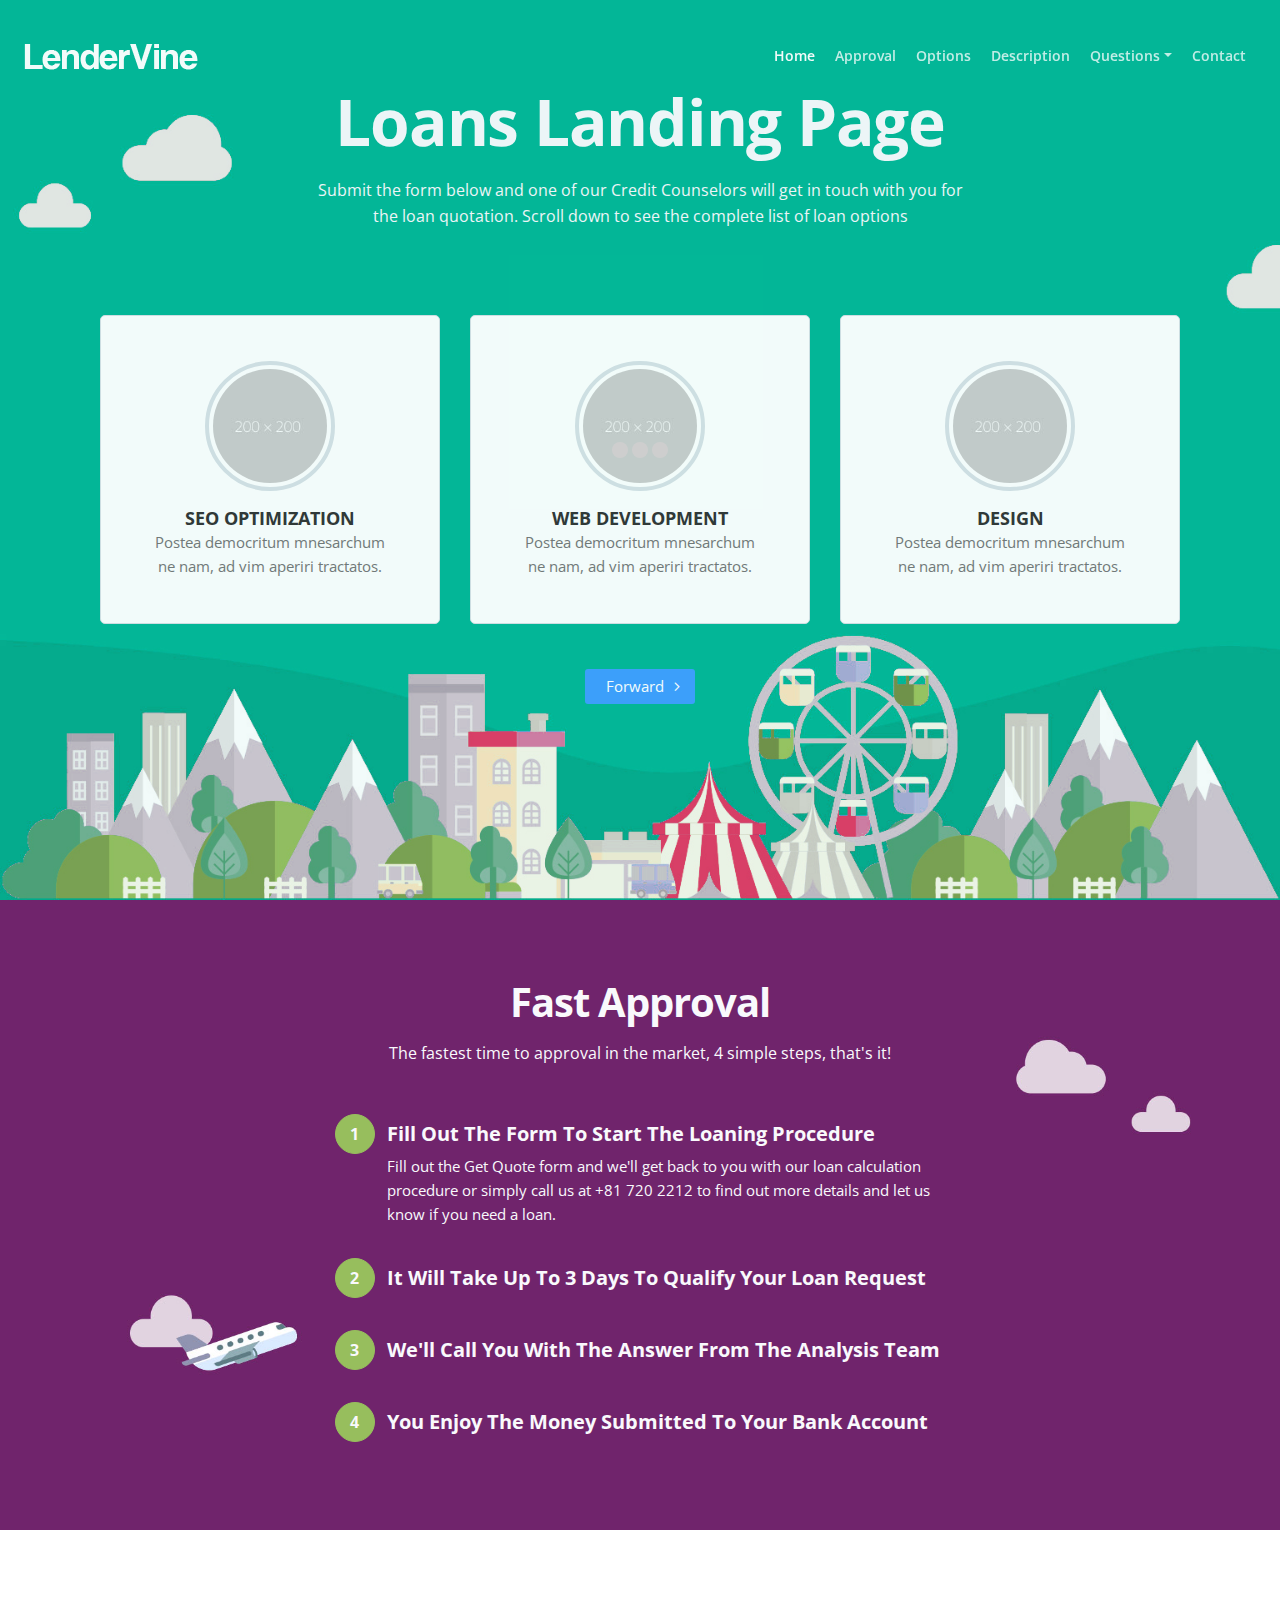
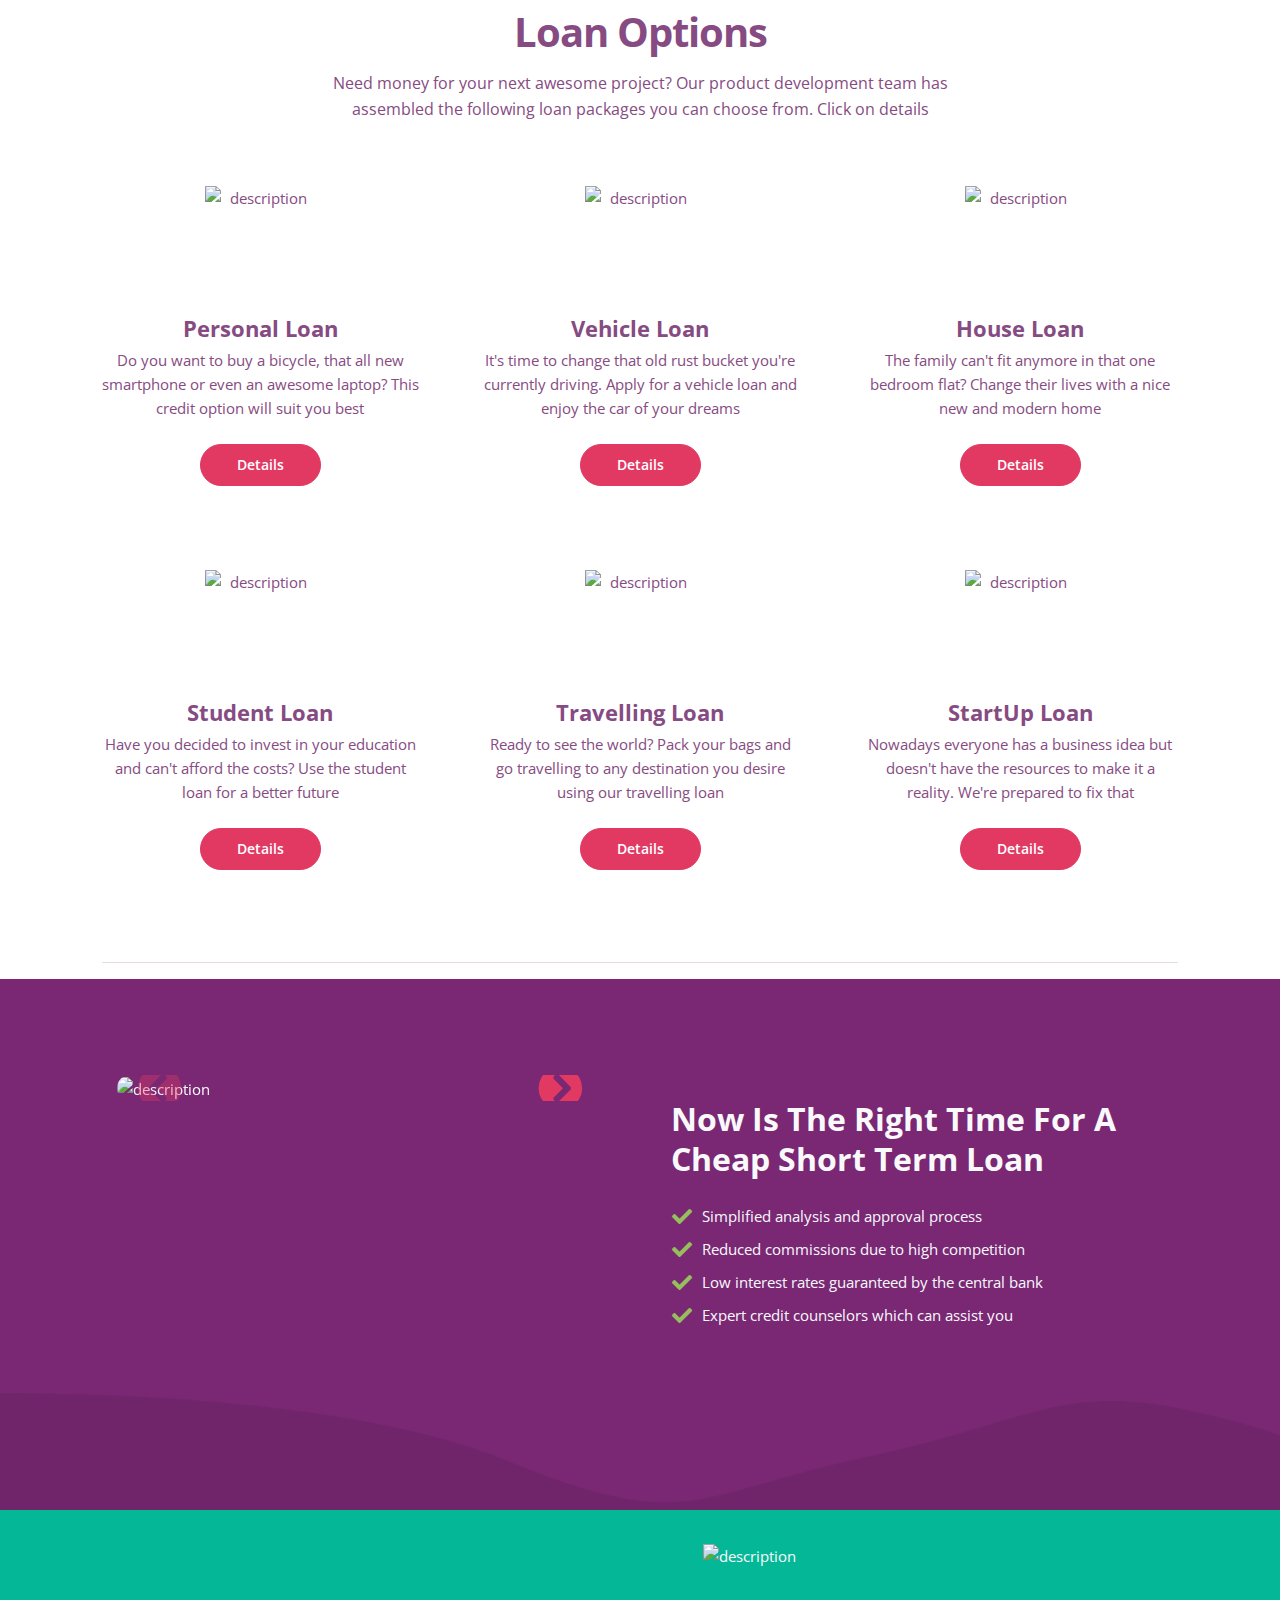
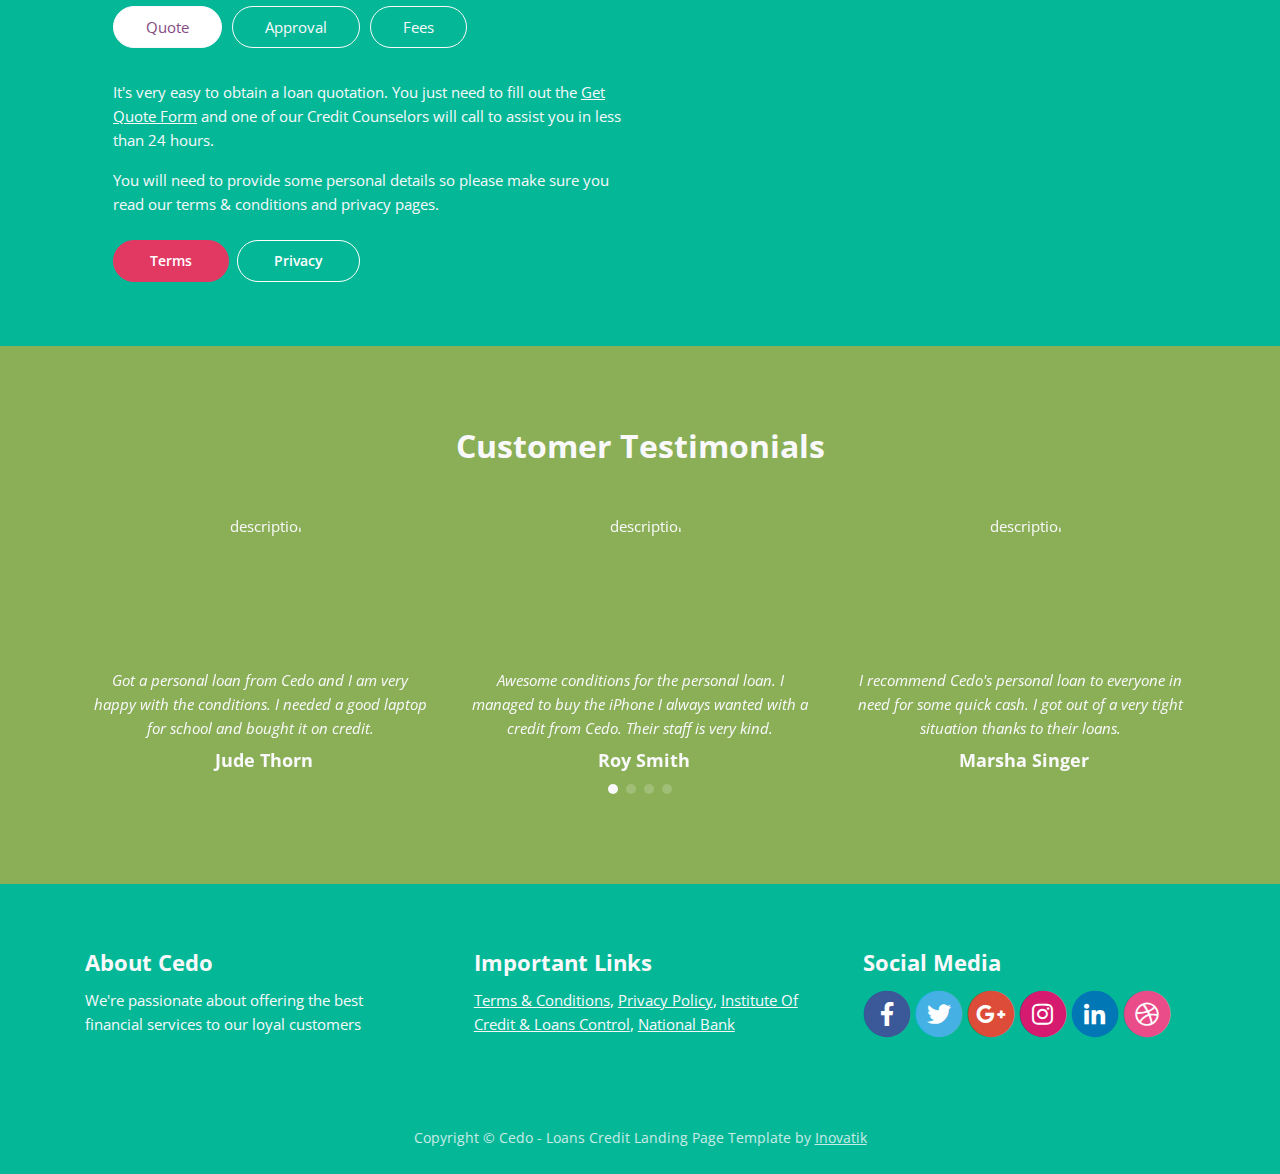
==== commit 0a6ff97d: "new stuff" ====
--- a/index.html
+++ b/index.html
@@ -27,6 +27,14 @@
     <link href="css/swiper.css" rel="stylesheet">
 	<link href="css/magnific-popup.css" rel="stylesheet">
 	<link href="css/styles.css" rel="stylesheet">
+        <!-- BASE CSS -->
+	<link href="css/vendors.min.css" rel="stylesheet">
+	<link href="css/icon_fonts/css/all_icons.min.css" rel="stylesheet">
+	<link href="css/skins/square/grey.css" rel="stylesheet">
+	
+	<script src="js/modernizr.js"></script>
+	<!-- Modernizr -->
+
 	
 	<!-- Favicon  -->
     <link rel="icon" href="images/favicon.png">
@@ -99,11 +107,213 @@
             <div class="container">
                 <div class="row">
                     <div class="col-md-12">
+                        
                         <h1 class="h1-large">Loans Landing Page</h1>
                         <p class="p-heading p-large">Submit the form below and one of our Credit Counselors will get in touch with you for the loan quotation. Scroll down to see the complete list of loan options</p>
-                        
-                        <!-- Get Quote Form -->
-                        <form id="GetQuoteForm" data-toggle="validator" data-focus="false">
+                        <main>
+		<div class="container">
+			<div id="wizard_container">
+				<form name="example-1" id="wrapped" method="POST">
+					<input id="website" name="website" type="text" value="">
+					<!-- Leave for security protection, read docs for details -->
+					<div id="middle-wizard">
+						<div class="step" data-state="branchtype">
+						
+							<div class="row">
+								<div class="col-lg-4">
+									<div class="item">
+										<input id="answer_1" type="radio" name="branch_group_1" value="Seo-Optimization" class="required">
+										<label for="answer_1"><span><figure><img src="img/seo-1.jpg" alt=""></figure></span><strong>Seo Optimization</strong>Postea democritum mnesarchum ne nam, ad vim aperiri tractatos.</label>
+									</div>
+								</div>
+								<div class="col-lg-4">
+									<div class="item">
+										<input id="answer_2" name="branch_group_1" type="radio" value="Web-Development" class="required">
+										<label for="answer_2"><span><figure><img src="img/web-development-1.jpg" alt=""></figure></span><strong>Web Development</strong>Postea democritum mnesarchum ne nam, ad vim aperiri tractatos.</label>
+									</div>
+								</div>
+								<div class="col-lg-4">
+									<div class="item">
+										<input id="answer_3" name="branch_group_1" type="radio" value="Design" class="required">
+										<label for="answer_3"><span><figure><img src="img/design-1.jpg" alt=""></figure></span><strong>Design</strong>Postea democritum mnesarchum ne nam, ad vim aperiri tractatos.</label>
+									</div>
+								</div>
+							</div>
+							<!-- /row-->
+						</div>
+						<!-- /step-->
+
+						<div class="branch" id="Seo-Optimization">
+							<div class="step" data-state="budget">
+								<div class="question_title">
+									<h3>What Type of Seo Optimization do you need?</h3>
+									<p>Multiple Selection (Checkbox based)</p>
+								</div>
+								<div class="row">
+									<div class="col-lg-4">
+										<div class="item">
+											<input id="branch_1_answer_1" type="checkbox" name="branch_1_answers[]" value="Page SEO Checker" class="required">
+											<label for="branch_1_answer_1"><span><figure><img src="img/seo-2.jpg" alt=""></figure></span><strong>On Page SEO Checker</strong>Postea democritum mnesarchum ne nam, ad vim aperiri tractatos.</label>
+										</div>
+									</div>
+									<div class="col-lg-4">
+										<div class="item">
+											<input id="branch_1_answer_2" name="branch_1_answers[]" type="checkbox" value="Pay Per Click" class="required">
+											<label for="branch_1_answer_2"><span><figure><img src="img/seo-3.jpg" alt=""></figure></span><strong>Pay Per Click</strong>Postea democritum mnesarchum ne nam, ad vim aperiri tractatos.</label>
+										</div>
+									</div>
+									<div class="col-lg-4">
+										<div class="item">
+											<input id="branch_1_answer_3" name="branch_1_answers[]" type="checkbox" value="Backlinks Checker" class="required">
+											<label for="branch_1_answer_3"><span><figure><img src="img/seo-4.jpg" alt=""></figure></span><strong>Backlinks Checker</strong>Postea democritum mnesarchum ne nam, ad vim aperiri tractatos.</label>
+										</div>
+									</div>
+								</div>
+								<!-- /row-->
+							</div>
+							<!-- /step -->
+						</div>
+						<!-- /branch -->
+
+						<div class="branch" id="Web-Development">
+							<div class="step" data-state="budget">
+								<div class="question_title">
+									<h3>What Type of Web Development do you need?</h3>
+									<p>Multiple Selection (Checkbox based)</p>
+								</div>
+								<div class="row">
+									<div class="col-lg-4">
+										<div class="item">
+											<input id="branch_2_answer_1" type="checkbox" name="branch_2_answers[]" value="HTML Development" class="required">
+											<label for="branch_2_answer_1"><span><figure><img src="img/web-2.jpg" alt=""></figure></span><strong>HTML Development</strong>Postea democritum mnesarchum ne nam, ad vim aperiri tractatos.</label>
+										</div>
+									</div>
+									<div class="col-lg-4">
+										<div class="item">
+											<input id="branch_2_answer_2" name="branch_2_answers[]" type="checkbox" value="CMS Development" class="required">
+											<label for="branch_2_answer_2"><span><figure><img src="img/web-3.jpg" alt=""></figure></span><strong>CMS Development</strong>Postea democritum mnesarchum ne nam, ad vim aperiri tractatos.</label>
+										</div>
+									</div>
+									<div class="col-lg-4">
+										<div class="item">
+											<input id="branch_2_answer_3" name="branch_2_answers[]" type="checkbox" value="FrontEnd Development" class="required">
+											<label for="branch_2_answer_3"><span><figure><img src="img/web-4.jpg" alt=""></figure></span><strong>FrontEnd Development</strong>Postea democritum mnesarchum ne nam, ad vim aperiri tractatos.</label>
+										</div>
+									</div>
+								</div>
+								<!-- /row-->
+							</div>
+						</div>
+						<!-- /branch -->
+						
+						<div class="branch" id="Design">
+							<div class="step" data-state="budget">
+								<div class="question_title">
+									<h3>What Type of Design do you need?</h3>
+									<p>Multiple Selection (Checkbox based)</p>
+								</div>
+								<div class="row">
+									<div class="col-lg-4">
+										<div class="item">
+											<input id="branch_3_answer_1" type="checkbox" name="branch_3_answers[]" value="Web Design">
+											<label for="branch_3_answer_1"><span><figure><img src="img/design-2.jpg" alt=""></figure></span><strong>Web Design</strong>Postea democritum mnesarchum ne nam, ad vim aperiri tractatos.</label>
+										</div>
+									</div>
+									<div class="col-lg-4">
+										<div class="item">
+											<input id="branch_3_answer_2" name="branch_3_answers[]" type="checkbox" value="Print Design">
+											<label for="branch_3_answer_2"><span><figure><img src="img/design-3.jpg" alt=""></figure></span><strong>Print Design</strong>Postea democritum mnesarchum ne nam, ad vim aperiri tractatos.</label>
+										</div>
+									</div>
+									<div class="col-lg-4">
+										<div class="item">
+											<input id="branch_3_answer_3" name="branch_3_answers[]" type="checkbox" value="Logo Design">
+											<label for="branch_3_answer_3"><span><figure><img src="img/design-4.jpg" alt=""></figure></span><strong>Logo Design</strong>Postea democritum mnesarchum ne nam, ad vim aperiri tractatos.</label>
+										</div>
+									</div>
+								</div>
+								<!-- /row-->
+							</div>
+							<!-- /branch -->
+							
+							<!-- Budget ============================== -->
+							<div class="step" id="budget" data-state="end">
+								<div class="question_title">
+									<h3>What is your buget?</h3>
+									<p>Touchscreen friendly Range Slider</p>
+								</div>
+								<div class="row justify-content-center">
+									<div class="col-lg-5">
+										<div class="box_general">
+										<div class="rounded_slider">
+											<div id="budget_slider" style="margin: 0 auto 20px;"></div>
+											<p>Eu sed epicuri mentitum, ex mei hinc justo, no cum dictas deserunt gubergren. Ferri pericula sententiae eu pro.</p>
+											</div>
+										</div>
+									</div>
+								</div>
+								<!-- /row -->
+							</div>
+							<!-- /Budget ============================== -->
+							
+							<!-- Last step ============================== -->
+							<div class="submit step" id="end">
+								<div class="question_title">
+									<h3>Plase fill with your details</h3>
+									<p>Ei duo homero postea dignissim.</p>
+								</div>
+								<div class="row justify-content-center">
+									<div class="col-lg-5">
+										<div class="box_general">
+											<div class="form-group">
+												<input type="text" name="first_last_name" class="required form-control" placeholder="First and Last name">
+											</div>
+											<div class="form-group">
+												<input type="email" name="email" class="required form-control" placeholder="Your Email">
+											</div>
+											<div class="form-group">
+												<input type="text" name="telephone" class="form-control" placeholder="Your Telephone">
+											</div>
+											<div class="form-group add_bottom_30">
+												<div class="styled-select">
+													<select class="required" name="country">
+														<option value="" selected>Select your country</option>
+														<option value="Europe">Europe</option>
+														<option value="Asia">Asia</option>
+														<option value="North America">North America</option>
+														<option value="South America">South America</option>
+													</select>
+												</div>
+											</div>
+											<div class="checkbox_questions">
+												<input name="terms" type="checkbox" class="icheck required" value="yes">
+												<label>Please accept <a href="#" data-toggle="modal" data-target="#terms-txt">terms and conditions</a>.</label>
+											</div>
+										</div>
+										<!-- /box_general -->
+									</div>
+								</div>
+								<!-- /row -->
+							</div>
+							<!-- /Last step ============================== -->
+						</div>
+					</div>
+					<!-- /middle-wizard -->
+					<div id="bottom-wizard">
+						<button type="button" name="backward" class="backward">Backward </button>
+						<button type="button" name="forward" class="forward">Forward</button>
+						<button type="submit" name="process" class="submit">Submit</button>
+					</div>
+					<!-- /bottom-wizard -->
+				</form>
+			</div>
+			<!-- /Wizard container -->
+		</div>
+		<!-- /Container -->
+	</main>
+	<!-- /main -->
+
+                         <form style="display:none" id="GetQuoteForm" data-toggle="validator" data-focus="false">
                             <div class="form-group">
                                 <input type="text" class="form-control-input" id="gname" required>
                                 <label class="label-control" for="gname">Name</label>
@@ -142,7 +352,10 @@
                             <div class="form-message">
                                 <div id="gmsgSubmit" class="h3 text-center hidden"></div>
                             </div>
-                        </form> 
+                        </form>   
+
+        
+                      
                         <!-- end of get quote form -->
                         
                     </div> <!-- end of col -->
@@ -151,7 +364,8 @@
         </div> <!-- end of header-content -->
     </header> <!-- end of header -->
     <!-- end of header -->
-
+  <!-- Get Quote Form -->
+                      
 
     <!-- Approval -->
     <div id="approval" class="accordion">
@@ -489,87 +703,7 @@
     <hr class="section-divide-hr">
 
 
-    <!-- Amount Based -->
-    <div class="cards-2">
-        <div class="container">
-            <div class="row">
-                <div class="col-md-12">
-                    <h2 class="text-center">Amount Based</h2>
-                    <p class="p-heading p-large text-center">To make it easier for you to decide which is the better option, we've organized the loans offering based on maximum amount too. It's a lot easier to understand</p>
-                </div> <!-- end of col -->
-            </div> <!-- end of row -->
-
-            <div class="row">
-                <div class="col-xs-12 col-lg-4">
-
-                    <!-- Card -->
-                    <div class="card text-center">
-                        <div class="card-body">
-                            <h3 class="card-title">Small Loan</h3>
-                            <hr class="cell-divide-hr">
-                            <p>up to</p>
-                            <p class="price"><span class="currency">$</span>5.000</p>
-                            <hr class="cell-divide-hr">
-                            <ul class="list-group v-space-lg">
-                                <li class="list-group-item"><i class="fas fa-check"></i>Repayment Schedule</li>
-                                <li class="list-group-item"><i class="fas fa-check"></i>Easy 4 Step Process</li>
-                                <li class="list-group-item"><i class="fas fa-check"></i>Credit Counselor</li>
-                                <li class="list-group-item"><i class="fas fa-check"></i>Low Interest Rate</li>
-                            </ul>
-                            <a class="btn-solid-reg page-scroll" href="#header">Quote</a>
-                        </div>
-                    </div>
-                    <!-- end of card -->
-
-                </div> <!-- end of col -->
-                <div class="col-xs-12 col-lg-4">
-
-                    <!-- Card -->
-                    <div class="card text-center">
-                        <div class="card-body">
-                            <h3 class="card-title">Medium Loan</h3>
-                            <hr class="cell-divide-hr">
-                            <p>up to</p>
-                            <p class="price"><span class="currency">$</span>15.000</p>
-                            <hr class="cell-divide-hr">
-                            <ul class="list-group v-space-lg">
-                                <li class="list-group-item"><i class="fas fa-check"></i>Money in the bank</li>
-                                <li class="list-group-item"><i class="fas fa-check"></i>Easy 4 Step Process</li>
-                                <li class="list-group-item"><i class="fas fa-check"></i>Credit Counselor</li>
-                                <li class="list-group-item"><i class="fas fa-check"></i>Small Commissions</li>
-                            </ul>
-                            <a class="btn-solid-reg page-scroll" href="#header">Quote</a>
-                        </div>
-                    </div>
-                    <!-- end of card -->
-
-                </div> <!-- end of col --> 
-                <div class="col-xs-12 col-lg-4">
-
-                    <!-- Card -->
-                    <div class="card text-center">
-                        <div class="card-body">
-                            <h3 class="card-title">Large Loan</h3>
-                            <hr class="cell-divide-hr">
-                            <p>up to</p>
-                            <p class="price"><span class="currency">$</span>25.000</p>
-                            <hr class="cell-divide-hr">
-                            <ul class="list-group v-space-lg">
-                                <li class="list-group-item"><i class="fas fa-check"></i>Easy 4 Step Process</li>
-                                <li class="list-group-item"><i class="fas fa-check"></i>Low Interest Rate</li>
-                                <li class="list-group-item"><i class="fas fa-check"></i>Credit Counselor</li>
-                                <li class="list-group-item"><i class="fas fa-check"></i>Repayment Schedule</li>
-                            </ul>
-                            <a class="btn-solid-reg page-scroll" href="#header">Quote</a>
-                        </div>
-                    </div>
-                    <!-- end of card -->
-
-                </div> <!-- end of col -->
-            </div> <!-- end of row -->
-        </div> <!-- end of container -->
-    </div> <!-- end of cards-2 -->
-    <!-- end of amount based -->
+ 
 
 
     <!-- Description 1 -->
@@ -674,7 +808,7 @@
     <!-- end of description 2 -->
     
 
-    <!-- Questions -->
+    <!-- Questions 
     <div id="questions" class="basic-1 text-center">
         <div class="container">
             <div class="row">
@@ -682,28 +816,14 @@
                     <h3>Got Questions? Call Us</h3>
                     <p class="p-heading p-large">Need information about our loaning conditions? Or just a loan calculation? Call us! </p>
                     <a class="btn-solid-reg page-scroll" href="#yourlink"><i class="fas fa-phone"></i>+81 720 2212</a>
-                </div> <!-- end of col -->
-            </div> <!-- end of row -->
-        </div> <!-- end of container -->
-    </div> <!-- end of basic-1 -->
-    <!-- end of questions -->
-    
-
-    <!-- About -->
-    <div id="about" class="basic-2 text-center">
-        <div class="container">
-            <div class="row">
-                <div class="col-md-12">
-                    <h2>About Cedo</h2>
-                    <p class="p-heading p-large text-center">We're passionate about offering the best financial services at the lowest possible cost for the customer. We've been helping people for more than 10 years.</p>
-                    <div class="embed-responsive embed-responsive-16by9 mx-auto">
-                        <iframe src="https://www.youtube.com/embed/Ey1lkwYGSC0" allowfullscreen></iframe>
-                    </div>
-                </div> <!-- end of col -->
-            </div> <!-- end of row -->
-        </div> <!-- end of container -->
-    </div> <!-- end of basic-2 -->
-    <!-- end of about -->
+                </div> 
+            </div>
+        </div> 
+    </div> 
+     -->
+    
+
+
 
 
     <!-- Testimonials -->
@@ -809,131 +929,80 @@
     <!-- end of testimonials -->
     
     
-    <!-- Contact -->
-    <div id="contact" class="form">
-        <div class="container">
-            <div class="row">
-                <div class="col-md-12">
-                    <h2 class="text-center">Contact Info</h2>
-                    <p class="p-heading text-center">Address: 22 Innovative Area, San Francisco, Bay Area, CA 94043, USA
-                    <br>Phone: +81 720 2212, Email: <a class="underline" href="mailto:office@cedoloans.com">office@cedoloans.com</a>, Web: <a class="underline" href="#your-link">www.cedoloans.com</a></p>
-                </div> <!-- end of col -->
-            </div> <!-- end of row -->
-
-            <div class="row">
-                <div class="col-lg-6">
-                    <div class="map-responsive">
-                        <iframe src="https://www.google.com/maps/embed?pb=!1m18!1m12!1m3!1d100939.98555098464!2d-122.507640204439!3d37.757814996609724!2m3!1f0!2f0!3f0!3m2!1i1024!2i768!4f13.1!3m3!1m2!1s0x80859a6d00690021%3A0x4a501367f076adff!2sSan+Francisco%2C+CA%2C+USA!5e0!3m2!1sen!2sro!4v1498231462606" allowfullscreen></iframe>
-                    </div>
-                </div> <!-- end of col -->
-                <div class="col-lg-6">
-                    
-                    <!-- Contact Form -->
-                    <form id="ContactForm" data-toggle="validator" data-focus="false">
-                        <div class="form-group">
-                            <input type="text" class="form-control-input" id="cname" required>
-                            <label class="label-control" for="cname">Name</label>
-                            <div class="help-block with-errors"></div>
-                        </div>
-                        <div class="form-group">
-                            <input type="email" class="form-control-input" id="cemail" required>
-                            <label class="label-control" for="cemail">Email</label>
-                            <div class="help-block with-errors"></div>
-                        </div>
-                        <div class="form-group">
-                            <textarea class="form-control-textarea" id="cmessage" required></textarea>
-                            <label class="label-control" for="cmessage">Your message</label>
-                            <div class="help-block with-errors"></div>
-                        </div>
-                        <div class="form-group checkbox">
-                            <input type="checkbox" id="cterms" value="Agreed-to-Terms" required>I have read and agree to Ciel's <a class="underline" href="privacy-policy.html">Privacy Policy</a> and <a class="underline" href="terms-conditions.html">Terms Conditions</a> 
-                            <div class="help-block with-errors"></div>
-                        </div>
-                        <div class="form-group">
-                            <button type="submit" class="form-control-submit-button">Submit</button>
-                        </div>
-                        <div class="form-message">
-                            <div id="cmsgSubmit" class="h3 text-center hidden"></div>
-                        </div>
-                    </form>
-                    <!-- end of contact form -->
-
-                </div> <!-- end of col -->
-            </div> <!-- end of row -->
-        </div> <!-- end of container -->
-    </div> <!-- end of form -->
-    <!-- end of contact -->
+
 
 
     <!-- Footer -->
-    <div class="footer">
-        <div class="container">
-            <div class="row">
-                <div class="col-md-4">
-                    <div class="footer-col">
-                        <h4>About Cedo</h4>
-                        <p>We're passionate about offering the best financial services to our loyal customers</p>
-                    </div>
-                </div> <!-- end of col -->
-                <div class="col-md-4">
-                    <div class="footer-col mx-auto">
-                        <h4>Important Links</h4>
-                        <p><a class="underline" href="terms-conditions.html">Terms & Conditions</a>, <a class="underline" href="privacy-policy.html">Privacy Policy</a>, <a class="underline" href="#your-link">Institute Of Credit & Loans Control</a>, <a class="underline" href="#your-link">National Bank</a></p>
-                    </div>
-                </div> <!-- end of col -->
-                <div class="col-md-4">
-                    <div class="footer-col float-lg-right">
-                        <h4>Social Media</h4>
-                        <span class="fa-stack fa-lg">
-                            <a href="#your-link">
-                                <i class="fas fa-circle fa-stack-2x facebook"></i>
-                                <i class="fab fa-facebook-f fa-stack-1x"></i>
-                            </a>
-                        </span>
-                        <span class="fa-stack fa-lg">
-                            <a href="#your-link">
-                                <i class="fas fa-circle fa-stack-2x twitter"></i>
-                                <i class="fab fa-twitter fa-stack-1x"></i>
-                            </a>
-                        </span>
-                        <span class="fa-stack fa-lg">
-                            <a href="#your-link">
-                                <i class="fas fa-circle fa-stack-2x google-plus"></i>
-                                <i class="fab fa-google-plus-g fa-stack-1x"></i>
-                            </a>
-                        </span>
-                        <span class="fa-stack fa-lg">
-                            <a href="#your-link">
-                                <i class="fas fa-circle fa-stack-2x instagram"></i>
-                                <i class="fab fa-instagram fa-stack-1x"></i>
-                            </a>
-                        </span>
-                        <span class="fa-stack fa-lg">
-                            <a href="#your-link">
-                                <i class="fas fa-circle fa-stack-2x linkedin"></i>
-                                <i class="fab fa-linkedin-in fa-stack-1x"></i>
-                            </a>
-                        </span>
-                        <span class="fa-stack fa-lg">
-                            <a href="#your-link">
-                                <i class="fas fa-circle fa-stack-2x dribbble"></i>
-                                <i class="fab fa-dribbble fa-stack-1x"></i>
-                            </a>
-                        </span>
-                    </div> 
-                </div> <!-- end of col -->
-            </div> <!-- end of row -->
-        </div> <!-- end of container -->
-        <div class="copyright">
+    <footer>
+        <div class="footer">
             <div class="container">
                 <div class="row">
-                    <div class="col-md-12">
-                        <p class="text-center">Copyright © Cedo - Loans Credit Landing Page Template by <a class="underline" href="http://www.inovatik.com">Inovatik</a></p>
+                    <div class="col-md-4">
+                        <div class="footer-col">
+                            <h4>About Cedo</h4>
+                            <p>We're passionate about offering the best financial services to our loyal customers</p>
+                        </div>
                     </div> <!-- end of col -->
-                </div> <!-- enf of row -->
+                    <div class="col-md-4">
+                        <div class="footer-col mx-auto">
+                            <h4>Important Links</h4>
+                            <p><a class="underline" href="terms-conditions.html">Terms & Conditions</a>, <a class="underline" href="privacy-policy.html">Privacy Policy</a>, <a class="underline" href="#your-link">Institute Of Credit & Loans Control</a>, <a class="underline" href="#your-link">National Bank</a></p>
+                        </div>
+                    </div> <!-- end of col -->
+                    <div class="col-md-4">
+                        <div class="footer-col float-lg-right">
+                            <h4>Social Media</h4>
+                            <span class="fa-stack fa-lg">
+                                <a href="#your-link">
+                                    <i class="fas fa-circle fa-stack-2x facebook"></i>
+                                    <i class="fab fa-facebook-f fa-stack-1x"></i>
+                                </a>
+                            </span>
+                            <span class="fa-stack fa-lg">
+                                <a href="#your-link">
+                                    <i class="fas fa-circle fa-stack-2x twitter"></i>
+                                    <i class="fab fa-twitter fa-stack-1x"></i>
+                                </a>
+                            </span>
+                            <span class="fa-stack fa-lg">
+                                <a href="#your-link">
+                                    <i class="fas fa-circle fa-stack-2x google-plus"></i>
+                                    <i class="fab fa-google-plus-g fa-stack-1x"></i>
+                                </a>
+                            </span>
+                            <span class="fa-stack fa-lg">
+                                <a href="#your-link">
+                                    <i class="fas fa-circle fa-stack-2x instagram"></i>
+                                    <i class="fab fa-instagram fa-stack-1x"></i>
+                                </a>
+                            </span>
+                            <span class="fa-stack fa-lg">
+                                <a href="#your-link">
+                                    <i class="fas fa-circle fa-stack-2x linkedin"></i>
+                                    <i class="fab fa-linkedin-in fa-stack-1x"></i>
+                                </a>
+                            </span>
+                            <span class="fa-stack fa-lg">
+                                <a href="#your-link">
+                                    <i class="fas fa-circle fa-stack-2x dribbble"></i>
+                                    <i class="fab fa-dribbble fa-stack-1x"></i>
+                                </a>
+                            </span>
+                        </div> 
+                    </div> <!-- end of col -->
+                </div> <!-- end of row -->
             </div> <!-- end of container -->
-        </div> <!-- end of copyright -->
-    </div> <!-- end of footer -->  
+            <div class="copyright">
+                <div class="container">
+                    <div class="row">
+                        <div class="col-md-12">
+                            <p class="text-center">Copyright © Cedo - Loans Credit Landing Page Template by <a class="underline" href="http://www.inovatik.com">Inovatik</a></p>
+                        </div> <!-- end of col -->
+                    </div> <!-- enf of row -->
+                </div> <!-- end of container -->
+            </div> <!-- end of copyright -->
+        </div> 
+    </footer><!-- end of footer -->  
     <!-- end of footer -->
     
     	
@@ -945,7 +1014,13 @@
     <script src="js/swiper.min.js"></script> <!-- Swiper for image and text sliders -->
     <script src="js/jquery.magnific-popup.js"></script> <!-- Magnific Popup for lightboxes -->
     <script src="js/validator.min.js"></script> <!-- Validator.js - Bootstrap plugin that validates forms -->
-    <script src="js/scripts.js"></script> <!-- Custom scripts -->
+    <script src="js/scripts.js"></script> <!-- Custom scripts
+-->
+    <!-- COMMON SCRIPTS -->
+    <script src="js/common_scripts.min.js"></script>
+	<script src="js/menu.js"></script>
+	<script src="js/main.js"></script>
+	<script src="js/wizard_func_single_branch.js"></script>
     
 </body>
 </html>--- a/css/styles.css
+++ b/css/styles.css
@@ -1765,4 +1765,1324 @@
 	}
 	/* end of terms & conditions and privacy policy */
 }
-/* end of min-width width 1200px */+/* end of min-width width 1200px */
+
+
+
+/*
+Theme Name: STEPS
+Theme URI: http://www.ansonika.com/steps/
+Author: Ansonika
+Author URI: http://themeforest.net/user/Ansonika/
+
+[Table of contents] 
+
+1. SITE STRUCTURE and TYPOGRAPHY
+- 1.1 Typography
+- 1.2 Buttons
+- 1.3 Structure
+
+2. CONTENT
+- 2.1 Wizard
+- 2.2 Success submit
+- 2.3 Inner pages
+
+3. COMMON
+- 3.1 Input forms
+- 3.2 Spacing
+
+/*============================================================================================*/
+/* 1.  SITE STRUCTURE and TYPOGRAPHY */
+/*============================================================================================*/
+/*-------- Preloader --------*/
+#preloader {
+  position: fixed;
+  top: 0;
+  left: 0;
+  right: 0;
+  width: 100%;
+  height: 100%;
+  bottom: 0;
+  background-color: #fff;
+  z-index: 99999999999 !important;
+}
+
+[data-loader="circle-side"] {
+  position: absolute;
+  width: 50px;
+  height: 50px;
+  top: 50%;
+  left: 50%;
+  margin-left: -25px;
+  margin-top: -25px;
+  -webkit-animation: circle infinite .95s linear;
+  -moz-animation: circle infinite .95s linear;
+  -o-animation: circle infinite .95s linear;
+  animation: circle infinite .95s linear;
+  border: 2px solid #1c5dab;
+  border-top-color: rgba(0, 0, 0, 0.2);
+  border-right-color: rgba(0, 0, 0, 0.2);
+  border-bottom-color: rgba(0, 0, 0, 0.2);
+  -webkit-border-radius: 100%;
+  -moz-border-radius: 100%;
+  -ms-border-radius: 100%;
+  border-radius: 100%;
+}
+
+#loader_form {
+  position: fixed;
+  top: 0;
+  left: 0;
+  right: 0;
+  width: 100%;
+  height: 100%;
+  bottom: 0;
+  background-color: #fafafa;
+  background-color: rgba(255, 255, 255, 0.6);
+  z-index: 99999999999 !important;
+  display: none;
+}
+
+[data-loader="circle-side-2"] {
+  position: absolute;
+  width: 50px;
+  height: 50px;
+  top: 50%;
+  left: 50%;
+  margin-left: -25px;
+  margin-top: -25px;
+  -webkit-animation: circle infinite .95s linear;
+  -moz-animation: circle infinite .95s linear;
+  -o-animation: circle infinite .95s linear;
+  animation: circle infinite .95s linear;
+  border: 2px solid #1c5dab;
+  border-top-color: rgba(0, 0, 0, 0.2);
+  border-right-color: rgba(0, 0, 0, 0.2);
+  border-bottom-color: rgba(0, 0, 0, 0.2);
+  -webkit-border-radius: 100%;
+  -moz-border-radius: 100%;
+  -ms-border-radius: 100%;
+  border-radius: 100%;
+}
+
+@-webkit-keyframes circle {
+  0% {
+    -webkit-transform: rotate(0);
+    -moz-transform: rotate(0);
+    -ms-transform: rotate(0);
+    -o-transform: rotate(0);
+    transform: rotate(0);
+  }
+  100% {
+    -webkit-transform: rotate(360deg);
+    -moz-transform: rotate(360deg);
+    -ms-transform: rotate(360deg);
+    -o-transform: rotate(360deg);
+    transform: rotate(360deg);
+  }
+}
+@-moz-keyframes circle {
+  0% {
+    -webkit-transform: rotate(0);
+    -moz-transform: rotate(0);
+    -ms-transform: rotate(0);
+    -o-transform: rotate(0);
+    transform: rotate(0);
+  }
+  100% {
+    -webkit-transform: rotate(360deg);
+    -moz-transform: rotate(360deg);
+    -ms-transform: rotate(360deg);
+    -o-transform: rotate(360deg);
+    transform: rotate(360deg);
+  }
+}
+@-o-keyframes circle {
+  0% {
+    -webkit-transform: rotate(0);
+    -moz-transform: rotate(0);
+    -ms-transform: rotate(0);
+    -o-transform: rotate(0);
+    transform: rotate(0);
+  }
+  100% {
+    -webkit-transform: rotate(360deg);
+    -moz-transform: rotate(360deg);
+    -ms-transform: rotate(360deg);
+    -o-transform: rotate(360deg);
+    transform: rotate(360deg);
+  }
+}
+@keyframes circle {
+  0% {
+    -webkit-transform: rotate(0);
+    -moz-transform: rotate(0);
+    -ms-transform: rotate(0);
+    -o-transform: rotate(0);
+    transform: rotate(0);
+  }
+  100% {
+    -webkit-transform: rotate(360deg);
+    -moz-transform: rotate(360deg);
+    -ms-transform: rotate(360deg);
+    -o-transform: rotate(360deg);
+    transform: rotate(360deg);
+  }
+}
+/*-------- 1.1 Typography --------*/
+/* rem reference
+10px = 0.625rem
+12px = 0.75rem
+14px = 0.875rem
+16px = 1rem (base)
+18px = 1.125rem
+20px = 1.25rem
+24px = 1.5rem
+30px = 1.875rem
+32px = 2rem
+*/
+
+.main_title {
+  text-align: center;
+}
+.main_title h2 {
+  font-size: 36px;
+  font-size: 2.25rem;
+  text-transform: uppercase;
+  margin-bottom: 0;
+}
+.main_title p {
+  font-size: 21px;
+  font-size: 1.3125rem;
+  color: #777;
+}
+
+.question_title {
+  text-align: center;
+  margin-bottom: 25px;
+}
+.question_title h3 {
+  font-size: 36px;
+  font-size: 2.25rem;
+  margin-top: 45px;
+  color: #333;
+}
+.question_title p {
+  font-size: 15px;
+  font-size: 0.9375rem;
+  color: #777;
+  margin-bottom: 0;
+}
+
+a.animated_link {
+  position: relative;
+  text-decoration: none;
+}
+a.animated_link:before {
+  content: "";
+  position: absolute;
+  width: 100%;
+  height: 2px;
+  bottom: -5px;
+  opacity: 1;
+  left: 0;
+  background-color: #0073e5;
+  visibility: hidden;
+  -webkit-transform: scaleX(0);
+  transform: scaleX(0);
+  -moz-transition: all 0.3s ease;
+  -o-transition: all 0.3s ease;
+  -webkit-transition: all 0.3s ease;
+  -ms-transition: all 0.3s ease;
+  transition: all 0.3s ease;
+}
+a.animated_link:hover:before {
+  visibility: visible;
+  -webkit-transform: scaleX(1);
+  transform: scaleX(1);
+}
+
+a.animated_link.active {
+  position: relative;
+  text-decoration: none;
+  color: #0073e5;
+}
+a.animated_link.active:before {
+  content: "";
+  position: absolute;
+  width: 100%;
+  height: 2px;
+  bottom: -5px;
+  opacity: 1;
+  left: 0;
+  background-color: #0073e5;
+  visibility: visible;
+  -webkit-transform: scaleX(1);
+  transform: scaleX(1);
+}
+
+
+/*-------- 1.2 Buttons --------*/
+a.btn_1,
+.btn_1 {
+  border: none;
+  color: #fff;
+  background: #409fff;
+  outline: none;
+  cursor: pointer;
+  display: inline-block;
+  text-decoration: none;
+  padding: 7px 20px;
+  color: #fff;
+  font-weight: 400;
+  text-align: center;
+  line-height: 1;
+  -moz-transition: all 0.3s ease-in-out;
+  -o-transition: all 0.3s ease-in-out;
+  -webkit-transition: all 0.3s ease-in-out;
+  -ms-transition: all 0.3s ease-in-out;
+  transition: all 0.3s ease-in-out;
+  -webkit-border-radius: 3px;
+  -moz-border-radius: 3px;
+  -ms-border-radius: 3px;
+  border-radius: 3px;
+}
+a.btn_1:hover,
+.btn_1:hover {
+  background: #0073e5;
+  color: #fff;
+}
+
+
+
+
+
+
+/*============================================================================================*/
+/* 2.  CONTENT */
+/*============================================================================================*/
+/*-------- 2.1 Wizard --------*/
+.item label {
+  -webkit-border-radius: 5px;
+  -moz-border-radius: 5px;
+  -ms-border-radius: 5px;
+  border-radius: 5px;
+  display: block;
+  background-color: #fff;
+  padding: 45px;
+  text-align: center;
+  margin-bottom: 0;
+  -webkit-transition: all 0.3s cubic-bezier(0.77, 0, 0.175, 1);
+  -moz-transition: all 0.3s cubic-bezier(0.77, 0, 0.175, 1);
+  -ms-transition: all 0.3s cubic-bezier(0.77, 0, 0.175, 1);
+  -o-transition: all 0.3s cubic-bezier(0.77, 0, 0.175, 1);
+  transition: all 0.3s cubic-bezier(0.77, 0, 0.175, 1);
+  position: relative;
+  border: 1px solid #d9e1e6;
+  font-size: 15px;
+  font-size: 0.9375rem;
+  color: #777;
+  cursor: pointer;
+}
+@media (max-width: 991px) {
+  .item label {
+    padding: 30px;
+  }
+}
+.item label strong {
+  text-transform: uppercase;
+  display: block;
+  font-size: 18px;
+  font-size: 1.125rem;
+  color: #333;
+}
+.item label:hover {
+  -webkit-box-shadow: 0 2px 40px #e0e5f0;
+  -moz-box-shadow: 0 2px 40px #e0e5f0;
+  box-shadow: 0 2px 40px #e0e5f0;
+  -webkit-transform: translateY(-3px);
+  -moz-transform: translateY(-3px);
+  -ms-transform: translateY(-3px);
+  -o-transform: translateY(-3px);
+  transform: translateY(-3px);
+}
+.item label img {
+  display: block;
+  margin: 0 auto 15px;
+}
+@media (max-width: 767px) {
+  .item label img {
+    width: 80px;
+    height: auto;
+  }
+}
+.item label span {
+  border: 4px solid #d9e1e6;
+  display: block;
+  margin: 0 auto 15px;
+  width: 130px;
+  height: 130px;
+  -webkit-border-radius: 50%;
+  -moz-border-radius: 50%;
+  -ms-border-radius: 50%;
+  border-radius: 50%;
+  padding: 4px;
+  -moz-transition: all 0.5s ease;
+  -o-transition: all 0.5s ease;
+  -webkit-transition: all 0.5s ease;
+  -ms-transition: all 0.5s ease;
+  transition: all 0.5s ease;
+}
+.item label figure {
+  position: relative;
+  width: 114px;
+  height: 114px;
+  -webkit-border-radius: 50%;
+  -moz-border-radius: 50%;
+  -ms-border-radius: 50%;
+  border-radius: 50%;
+  margin: 0;
+  overflow: hidden;
+}
+.item label figure img {
+  width: 130px;
+  height: auto;
+  position: absolute;
+  left: 50%;
+  top: 50%;
+  -webkit-transform: translate(-50%, -50%) scale(1);
+  -moz-transform: translate(-50%, -50%) scale(1);
+  -ms-transform: translate(-50%, -50%) scale(1);
+  -o-transform: translate(-50%, -50%) scale(1);
+  transform: translate(-50%, -50%) scale(1);
+  -moz-transition: all 0.5s ease;
+  -o-transition: all 0.5s ease;
+  -webkit-transition: all 0.5s ease;
+  -ms-transition: all 0.5s ease;
+  transition: all 0.5s ease;
+  -webkit-backface-visibility: hidden;
+  -moz-backface-visibility: hidden;
+  -ms-backface-visibility: hidden;
+  -o-backface-visibility: hidden;
+  backface-visibility: hidden;
+}
+.item input[type=checkbox]:not(old),
+.item input[type=radio]:not(old) {
+  visibility: hidden;
+}
+.item input[type=checkbox]:not(old):checked + label,
+.item input[type=radio]:not(old):checked + label,
+.item input[type=checkbox]:not(old):checked + span + label,
+.item input[type=radio]:not(old):checked + span + label {
+  display: block;
+  border: 1px solid #acd373;
+  -webkit-box-shadow: 0 2px 40px #e0e5f0;
+  -moz-box-shadow: 0 2px 40px #e0e5f0;
+  box-shadow: 0 2px 40px #e0e5f0;
+}
+.item input[type=checkbox]:not(old):checked + label:before,
+.item input[type=radio]:not(old):checked + label:before,
+.item input[type=checkbox]:not(old):checked + span + label:before,
+.item input[type=radio]:not(old):checked + span + label:before {
+  font-family: "fontello";
+  content: "\e81b";
+  position: absolute;
+  right: 20px;
+  top: 10px;
+  font-size: 24px;
+  font-size: 1.5rem;
+  color: #acd373;
+}
+.item input[type=checkbox]:not(old):checked + label span,
+.item input[type=radio]:not(old):checked + label span,
+.item input[type=checkbox]:not(old):checked + span + label span,
+.item input[type=radio]:not(old):checked + span + label span {
+  border: 4px solid #acd373;
+}
+.item input[type=checkbox]:not(old):checked + label figure img,
+.item input[type=radio]:not(old):checked + label figure img,
+.item input[type=checkbox]:not(old):checked + span + label figure img,
+.item input[type=radio]:not(old):checked + span + label figure img {
+  -webkit-transform: translate(-50%, -50%) scale(1.2);
+  -moz-transform: translate(-50%, -50%) scale(1.2);
+  -ms-transform: translate(-50%, -50%) scale(1.2);
+  -o-transform: translate(-50%, -50%) scale(1.2);
+  transform: translate(-50%, -50%) scale(1.2);
+}
+
+.checkbox_questions {
+  position: relative;
+}
+.checkbox_questions span.error {
+  left: -5px;
+  top: -35px;
+}
+.checkbox_questions .icheckbox_square-grey {
+  margin-right: 10px;
+}
+
+.box_general {
+  -webkit-border-radius: 5px;
+  -moz-border-radius: 5px;
+  -ms-border-radius: 5px;
+  border-radius: 5px;
+  display: block;
+  background-color: #fff;
+  padding: 45px;
+  border: 1px solid #d9e1e6;
+}
+@media (max-width: 991px) {
+  .box_general {
+    padding: 30px;
+  }
+}
+
+input#website {
+  display: none;
+}
+
+#wizard_container {
+  position: relative;
+  min-height: 450px;
+}
+
+/* Wizard Buttons*/
+button.backward,
+button.forward,
+button.submit {
+  border: none;
+  color: #fff;
+  padding: 7px 20px;
+  text-decoration: none;
+  transition: background .5s ease;
+  -moz-transition: background .5s ease;
+  -webkit-transition: background .5s ease;
+  -o-transition: background .5s ease;
+  display: inline-block;
+  cursor: pointer;
+  font-weight: 400;
+  outline: none;
+  min-width: 110px;
+  text-align: center;
+  background: #409fff;
+  position: relative;
+  font-size: 15px;
+  -webkit-border-radius: 3px;
+  -moz-border-radius: 3px;
+  border-radius: 3px;
+  line-height: 1;
+  padding: 10px 30px 10px 30px;
+}
+
+button.backward {
+  color: #333;
+  background: #e8e8e8;
+  padding: 10px 20px 10px 30px;
+}
+
+button.forward,
+button.submit {
+  padding: 10px 30px 10px 20px;
+}
+
+button[disabled] {
+  display: none;
+}
+
+button.backward:before {
+  content: "\34";
+  font-family: 'ElegantIcons';
+  position: absolute;
+  top: 8px;
+  left: 12px;
+  font-size: 18px;
+}
+
+button.forward:before {
+  content: "\35";
+  font-family: 'ElegantIcons';
+  position: absolute;
+  top: 8px;
+  right: 10px;
+  font-size: 18px;
+}
+
+button.submit:before {
+  content: "\4e";
+  font-family: 'ElegantIcons';
+  position: absolute;
+  top: 8px;
+  right: 10px;
+  font-size: 18px;
+}
+
+.backward:hover,
+.forward:hover {
+  background: #0073e5;
+  color: #fff;
+}
+
+#middle-wizard {
+  padding: 30px 0 15px 0;
+}
+
+#bottom-wizard {
+  padding: 30px 0 45px 0;
+  text-align: center;
+}
+
+.ui-widget-content a {
+  color: #222222;
+}
+
+.ui-widget-header {
+  background: #6C3;
+}
+
+.ui-widget-header a {
+  color: #222222;
+}
+
+.ui-progressbar {
+  height: 3px;
+  width: 100%;
+  position: relative;
+  top: -1px;
+  z-index: 2;
+}
+
+.ui-progressbar .ui-progressbar-value {
+  height: 100%;
+  -webkit-transition: all 0.2s ease;
+  transition: all 0.2s ease;
+}
+
+/*-------- 2.2 Success submit --------*/
+#success {
+  position: absolute;
+  top: 50%;
+  left: 50%;
+  width: 300px;
+  height: 150px;
+  margin-top: -120px;
+  margin-left: -195px;
+  text-align: center;
+  background-color: #fff;
+  -webkit-border-radius: 5px;
+  -moz-border-radius: 5px;
+  -ms-border-radius: 5px;
+  border-radius: 5px;
+  padding: 45px;
+  border: 1px solid #d9e1e6;
+  box-sizing: content-box;
+}
+
+#success h4 {
+  margin: 0;
+}
+
+#success h4 span {
+  display: block;
+  font-size: 24px;
+}
+
+@-webkit-keyframes checkmark {
+  0% {
+    stroke-dashoffset: 50px;
+  }
+  100% {
+    stroke-dashoffset: 0;
+  }
+}
+@-ms-keyframes checkmark {
+  0% {
+    stroke-dashoffset: 50px;
+  }
+  100% {
+    stroke-dashoffset: 0;
+  }
+}
+@keyframes checkmark {
+  0% {
+    stroke-dashoffset: 50px;
+  }
+  100% {
+    stroke-dashoffset: 0;
+  }
+}
+@-webkit-keyframes checkmark-circle {
+  0% {
+    stroke-dashoffset: 240px;
+  }
+  100% {
+    stroke-dashoffset: 480px;
+  }
+}
+@-ms-keyframes checkmark-circle {
+  0% {
+    stroke-dashoffset: 240px;
+  }
+  100% {
+    stroke-dashoffset: 480px;
+  }
+}
+@keyframes checkmark-circle {
+  0% {
+    stroke-dashoffset: 240px;
+  }
+  100% {
+    stroke-dashoffset: 480px;
+  }
+}
+.inlinesvg .svg svg {
+  display: inline;
+}
+
+.icon--order-success svg path {
+  -webkit-animation: checkmark 0.25s ease-in-out 0.7s backwards;
+  animation: checkmark 0.25s ease-in-out 0.7s backwards;
+}
+
+.icon--order-success svg circle {
+  -webkit-animation: checkmark-circle 0.6s ease-in-out backwards;
+  animation: checkmark-circle 0.6s ease-in-out backwards;
+}
+
+/*-------- 2.3 Inner pages --------*/
+.hero_in {
+  text-align: center;
+  height: 275px;
+  border-bottom: 1px solid #d9e1e6;
+  position: relative;
+}
+.hero_in.shortcodes {
+  background: #edfeff url(../img/shortcodes_bg.svg) no-repeat center bottom;
+}
+.hero_in.about {
+  background: #edfeff url(../img/about_bg.svg) no-repeat center bottom;
+}
+.hero_in div {
+  left: 0;
+  bottom: 0;
+  position: absolute;
+  text-align: center;
+  width: 100%;
+}
+.hero_in h1 {
+  background-color: #2ab6fb;
+  margin: 0;
+  padding: 10px 15px;
+  color: #fff;
+  font-weight: bold;
+  text-transform: uppercase;
+  display: inline-block;
+  font-size: 28px;
+  font-size: 1.75rem;
+  line-height: 1;
+}
+
+/* About */
+.box_feat {
+  background-color: #fff;
+  padding: 40px 35px 5px 35px;
+  text-align: center;
+  position: relative;
+  -webkit-border-radius: 5px;
+  -moz-border-radius: 5px;
+  -ms-border-radius: 5px;
+  border-radius: 5px;
+  -webkit-box-shadow: 0 2px 40px #e0e5f0;
+  -moz-box-shadow: 0 2px 40px #e0e5f0;
+  box-shadow: 0 2px 40px #e0e5f0;
+  margin-bottom: 25px;
+  color: #777;
+}
+.box_feat h3 {
+  text-transform: uppercase;
+  font-size: 18px;
+  font-size: 1.125rem;
+  color: #f5ab35;
+  font-weight: bold;
+}
+
+.about_info {
+  padding-left: 75px;
+  position: relative;
+}
+@media (max-width: 767px) {
+  .about_info {
+    padding-left: 0;
+  }
+}
+.about_info h4 {
+  font-size: 21px;
+  font-size: 1.3125rem;
+  font-weight: bold;
+}
+.about_info h4 span {
+  display: block;
+  font-weight: 400;
+}
+.about_info i {
+  font-size: 60px;
+  color: #1c5dab;
+  position: absolute;
+  left: 0;
+  top: 0;
+}
+@media (max-width: 767px) {
+  .about_info i {
+    display: none;
+  }
+}
+
+.widget {
+  border-bottom: 1px solid #e8ebed;
+  margin-bottom: 25px;
+}
+.widget h4 {
+  font-size: 21px;
+  font-size: 1.3125rem;
+}
+.widget.last {
+  border-bottom: none;
+}
+.widget ul {
+  list-style: none;
+  padding: 0;
+  margin: 0 0 25px 0;
+}
+.widget.last#follow ul li a {
+  color: #333;
+}
+.widget.last#follow ul li a i {
+  color: #409fff;
+  margin-right: 5px;
+  font-size: 18px;
+}
+.widget.last#follow ul li a:hover {
+  color: #409fff;
+  text-decoration: none;
+}
+.widget#gallery ul li {
+  display: inline-block;
+  width: 65px;
+  height: 65px;
+  overflow: hidden;
+  margin-right: 3px;
+}
+.widget#gallery ul li figure img {
+  width: 65px;
+  height: auto;
+}
+
+blockquote.testimonial {
+  background: #fff;
+  border-radius: 5px;
+  border: 0;
+  font-family: Georgia, serif;
+  font-style: italic;
+  margin: 0;
+  padding: 20px;
+  position: relative;
+}
+blockquote.testimonial p {
+  font-family: Georgia, serif;
+  font-style: italic;
+  font-size: 14px;
+  font-size: 0.875rem;
+  line-height: 20px;
+  margin-bottom: 0;
+}
+
+.testimonial-arrow-down {
+  border-left: 15px solid transparent;
+  border-right: 15px solid transparent;
+  border-top: 15px solid #fff;
+  height: 0;
+  margin: 0 0 0 25px;
+  width: 0;
+}
+
+.testimonial-author {
+  margin: 8px 0 0 8px;
+}
+.testimonial-author .img-thumbnail {
+  float: left;
+  margin-right: 10px;
+}
+.testimonial-author .img-thumbnail img {
+  max-width: 60px;
+}
+.testimonial-author strong {
+  color: #111;
+  display: block;
+  padding-top: 7px;
+}
+.testimonial-author span {
+  color: #666;
+  display: block;
+  font-size: 12px;
+  font-size: 0.75rem;
+}
+.testimonial-author p {
+  color: #999;
+  margin: 0 0 0 25px;
+  text-align: left;
+}
+
+/* Soom effect magnic gallery */
+.mfp-zoom-in {
+  /* start state */
+  /* animate in */
+  /* animate out */
+}
+.mfp-zoom-in .mfp-with-anim {
+  opacity: 0;
+  transition: all 0.2s ease-in-out;
+  transform: scale(0.8);
+}
+.mfp-zoom-in.mfp-bg {
+  opacity: 0;
+  transition: all 0.3s ease-out;
+}
+.mfp-zoom-in.mfp-ready .mfp-with-anim {
+  opacity: 1;
+  transform: scale(1);
+}
+.mfp-zoom-in.mfp-ready.mfp-bg {
+  opacity: 0.8;
+}
+.mfp-zoom-in.mfp-removing .mfp-with-anim {
+  transform: scale(0.8);
+  opacity: 0;
+}
+.mfp-zoom-in.mfp-removing.mfp-bg {
+  opacity: 0;
+}
+
+/* Contact */
+#map_contact {
+  width: 100%;
+  height: 450px;
+  border-bottom: 1px solid #d9e1e6;
+}
+@media (max-width: 991px) {
+  #map_contact {
+    height: 350px;
+  }
+}
+
+.box_contact {
+  position: relative;
+  padding-left: 60px;
+  box-sizing: content-box;
+  margin-bottom: 25px;
+}
+.box_contact i {
+  font-size: 42px;
+  font-size: 2.625rem;
+  color: #3f9fff;
+  position: absolute;
+  left: 0;
+  top: 0;
+}
+.box_contact h4 {
+  font-size: 21px;
+  font-size: 1.3125rem;
+  font-weight: 400;
+}
+
+/*============================================================================================*/
+/* 3.  COMMON */
+/*============================================================================================*/
+/*-------- 3.1 Input forms --------*/
+.styled-select {
+  width: 100%;
+  overflow: hidden;
+  height: 44px;
+  background: #fff url(../img/arrow_down.svg) no-repeat right center;
+  border: 1px solid #d9e1e6;
+  -webkit-border-radius: 3px;
+  -moz-border-radius: 3px;
+  -ms-border-radius: 3px;
+  border-radius: 3px;
+}
+.styled-select select {
+  background: transparent;
+  width: 107%;
+  padding: 5px 5px 5px 15px;
+  border: 0;
+  height: 41px;
+  color: #999;
+  margin: 0;
+  font-weight: 400;
+  -moz-appearance: window;
+  -webkit-appearance: none;
+  cursor: pointer;
+  outline: none;
+  font-size: 16px;
+  font-size: 1rem;
+}
+.styled-select select:focus {
+  color: #555;
+  outline: none;
+  -webkit-box-shadow: none;
+  -moz-box-shadow: none;
+  box-shadow: none;
+}
+.styled-select select::-ms-expand {
+  display: none;
+}
+.styled-select select::-moz-placeholder {
+  color: #999;
+  opacity: 1;
+}
+.styled-select select::-webkit-input-placeholder {
+  color: #999;
+}
+
+input.form-control,
+select.form-control,
+textarea.form-control {
+  background: none;
+  background-color: #fff;
+  border: 1px solid #d9e1e6;
+  -webkit-border-radius: 3px;
+  -moz-border-radius: 3px;
+  -ms-border-radius: 3px;
+  border-radius: 3px;
+  -webkit-box-shadow: none;
+  -moz-box-shadow: none;
+  box-shadow: none;
+  color: #999;
+  height: 44px;
+  font-size: 16px;
+  font-size: 1rem;
+  font-weight: 400;
+  margin-bottom: 25px;
+  padding: 6px 10px 6px 15px;
+}
+
+input.form-control:focus,
+select.form-control:focus,
+textarea.form-control:focus {
+  border-color: #409fff;
+  outline: 0;
+  -webkit-box-shadow: none;
+  -moz-box-shadow: none;
+  box-shadow: none;
+  color: #555;
+  -moz-transition: all 0.3s ease-in-out;
+  -o-transition: all 0.3s ease-in-out;
+  -webkit-transition: all 0.3s ease-in-out;
+  -ms-transition: all 0.3s ease-in-out;
+  transition: all 0.3s ease-in-out;
+  background-color: #195196;
+  background-color: rgba(28, 93, 171, 0.03);
+}
+
+span.error {
+  font-size: 12px;
+  position: absolute;
+  -webkit-border-radius: 3px;
+  -moz-border-radius: 3px;
+  border-radius: 3px;
+  top: -20px;
+  left: 15px;
+  z-index: 2;
+  height: 25px;
+  line-height: 1;
+  background-color: #e34f4f;
+  color: #fff;
+  font-weight: normal;
+  display: inline-block;
+  padding: 6px 8px;
+}
+span.error:after {
+  content: '';
+  position: absolute;
+  border-style: solid;
+  border-width: 0 6px 6px 0;
+  border-color: transparent #e34f4f;
+  display: block;
+  width: 0;
+  z-index: 1;
+  bottom: -6px;
+  left: 20%;
+}
+
+.form-group {
+  position: relative;
+  margin-bottom: 25px;
+}
+.form-group span.error {
+  left: -5px;
+  top: -35px;
+}
+.form-group .icheckbox_square-grey {
+  margin-right: 10px;
+}
+.form-group.short {
+  margin-bottom: 10px;
+}
+
+/*Quantity incrementer input */
+.qty-buttons {
+  position: relative;
+  width: 100%;
+  height: 38px;
+  display: inline-block;
+}
+
+input.qty {
+  width: 100%;
+}
+
+input.qtyminus,
+input.qtyplus {
+  position: absolute;
+  width: 35px;
+  height: 40px;
+  border: none;
+  outline: none;
+  cursor: pointer;
+  -webkit-appearance: none;
+  -webkit-border-radius: 0;
+  -moz-border-radius: 0;
+  -ms-border-radius: 0;
+  border-radius: 0;
+  -webkit-box-shadow: none;
+  -moz-box-shadow: none;
+  box-shadow: none;
+  text-indent: -9999px;
+  top: 2px;
+}
+
+input.qtyplus {
+  background: url(../img/plus.svg) no-repeat center center;
+  right: 35px;
+}
+
+input.qtyminus {
+  background: url(../img/minus.svg) no-repeat center center;
+  right: 5px;
+}
+
+/* Rounder range slider */
+.rounded_slider {
+  text-align: center;
+}
+.rounded_slider p {
+  margin-bottom: 0;
+  color: #777;
+}
+
+.rs-tooltip-text {
+  font-family: "Roboto Condensed", Arial, sans-serif !important;
+  font-weight: bold;
+  font-size: 28px !important;
+  font-size: 28px !important/16pxrem;
+  color: #333;
+}
+.rs-tooltip-text:before {
+  content: '$';
+}
+
+/*** handle types ***/
+.rs-handle-dot {
+  border: 1px solid #ccc !important;
+  padding: 6px;
+}
+.rs-handle-dot:after {
+  border: 1px solid #fff !important;
+}
+
+/*** theming - colors ***/
+.rs-seperator {
+  border: 1px solid #AAAAAA;
+}
+
+.rs-border {
+  border: 1px solid #fff !important;
+}
+
+.rs-path-color {
+  background-color: #f4f9ed !important;
+}
+
+.rs-range-color {
+  background-color: #8ec549 !important;
+}
+
+.rs-bg-color {
+  background-color: #FFFFFF;
+}
+
+.rs-handle {
+  background-color: #fff !important;
+}
+
+.rs-handle-dot {
+  background-color: #FFFFFF;
+}
+
+.rs-handle-dot:after {
+  background-color: #333 !important;
+}
+
+/*-------- 3.2 Spacing --------*/
+.add_bottom_15 {
+  margin-bottom: 15px;
+}
+
+.add_bottom_30 {
+  margin-bottom: 30px;
+}
+
+.add_bottom_45 {
+  margin-bottom: 45px;
+}
+
+.add_bottom_60 {
+  margin-bottom: 60px;
+}
+
+.add_bottom_75 {
+  margin-bottom: 75px;
+}
+
+.add_top_10 {
+  margin-top: 10px;
+}
+
+.add_top_15 {
+  margin-top: 15px;
+}
+
+.add_top_20 {
+  margin-top: 20px;
+}
+
+.add_top_30 {
+  margin-top: 30px;
+}
+
+.add_top_60 {
+  margin-top: 60px;
+}
+
+.more_padding_left {
+  padding-left: 40px;
+}
+@media (max-width: 767px) {
+  .more_padding_left {
+    padding-left: 0;
+  }
+}
+
+.nomargin_top {
+  margin-top: 0;
+}
+
+.nopadding {
+  margin: 0 !important;
+  padding: 0 !important;
+}
+
+.nomargin {
+  margin: 0 !important;
+}
+
+.margin_60 {
+  padding-top: 60px;
+  padding-bottom: 60px;
+}
+
+.margin_60_35 {
+  padding-top: 60px;
+  padding-bottom: 35px;
+}
+@media (max-width: 575px) {
+  .margin_60_35 {
+    padding-top: 30px;
+    padding-bottom: 5px;
+  }
+}
+
+.margin_120 {
+  padding-top: 120px;
+  padding-bottom: 120px;
+}
+@media (max-width: 991px) {
+  .margin_120 {
+    padding-bottom: 60px;
+    padding-top: 60px;
+  }
+}
+@media (max-width: 575px) {
+  .margin_120 {
+    padding-top: 30px;
+    padding-bottom: 30px;
+  }
+}
+
+.margin_120_95 {
+  padding-top: 120px;
+  padding-bottom: 95px;
+}
+@media (max-width: 991px) {
+  .margin_120_95 {
+    padding-top: 60px;
+    padding-bottom: 35px;
+  }
+}
+@media (max-width: 575px) {
+  .margin_120_95 {
+    padding-top: 30px;
+    padding-bottom: 5px;
+  }
+}
+
+.margin_120_0 {
+  padding-top: 120px;
+}
+@media (max-width: 991px) {
+  .margin_120_0 {
+    padding-top: 60px;
+  }
+}
+@media (max-width: 575px) {
+  .margin_120_0 {
+    padding-top: 30px;
+  }
+}
+
+.margin_30_95 {
+  padding-top: 30px;
+  padding-bottom: 95px;
+}
+@media (max-width: 991px) {
+  .margin_30_95 {
+    padding-top: 15px;
+    padding-bottom: 35px;
+  }
+}
+@media (max-width: 575px) {
+  .margin_30_95 {
+    padding-top: 5px;
+    padding-bottom: 5px;
+  }
+}
+
+@media (max-width: 991px) {
+  .hidden_tablet {
+    display: none !important;
+  }
+}
+
+@media (max-width: 767px) {
+  .hidden_mobile {
+    display: none !important;
+  }
+}
--- a/css/icon_fonts/css/all_icons.min.css
+++ b/css/icon_fonts/css/all_icons.min.css
@@ -0,0 +1 @@
+[class*=" pe-7s-"],[class*=" ti-"],[class^=pe-7s-],[class^=ti-],[data-icon]:before{speak:none;font-weight:400;font-variant:normal;text-transform:none;line-height:1;-webkit-font-smoothing:antialiased;-moz-osx-font-smoothing:grayscale}@font-face{font-family:fontello;src:url(../font/fontello.eot?32974303);src:url(../font/fontello.eot?32974303#iefix) format('embedded-opentype'),url(../font/fontello.woff?32974303) format('woff'),url(../font/fontello.ttf?32974303) format('truetype'),url(../font/fontello.svg?32974303#fontello) format('svg');font-weight:400;font-style:normal}[class*=" icon-"]:before,[class^=icon-]:before{font-family:fontello;font-style:normal;font-weight:400;speak:none;display:inline-block;text-decoration:inherit;width:1em;margin-right:.2em;text-align:center;font-variant:normal;text-transform:none;line-height:1em;margin-left:.2em}.icon-spin3:before{content:'\e800'}.icon-youtube-4:before{content:'\ef87'}.icon-spin5:before{content:'\e802'}.icon-spin6:before{content:'\e803'}.icon-glass:before{content:'\e804'}.icon-music:before{content:'\e805'}.icon-search:before{content:'\e806'}.icon-mail:before{content:'\e807'}.icon-mail-alt:before{content:'\e808'}.icon-heart:before{content:'\e809'}.icon-heart-empty:before{content:'\e80a'}.icon-star:before{content:'\e80b'}.icon-star-empty:before{content:'\e80c'}.icon-star-half:before{content:'\e80d'}.icon-star-half-alt:before{content:'\e80e'}.icon-user:before{content:'\e80f'}.icon-users:before{content:'\e827'}.icon-male:before{content:'\e810'}.icon-female:before{content:'\e811'}.icon-video:before{content:'\e812'}.icon-videocam:before{content:'\e813'}.icon-picture:before{content:'\e814'}.icon-camera:before{content:'\e815'}.icon-camera-alt:before{content:'\e816'}.icon-th-large:before{content:'\e817'}.icon-th:before{content:'\e818'}.icon-th-list:before{content:'\e819'}.icon-ok:before{content:'\e81a'}.icon-ok-circled:before{content:'\e81b'}.icon-ok-circled2:before{content:'\e81c'}.icon-ok-squared:before{content:'\e81d'}.icon-cancel:before{content:'\e81e'}.icon-cancel-circled:before{content:'\e81f'}.icon-cancel-circled2:before{content:'\e820'}.icon-plus:before{content:'\e821'}.icon-plus-circled:before{content:'\e822'}.icon-plus-squared:before{content:'\e823'}.icon-plus-squared-small:before{content:'\e824'}.icon-minus:before{content:'\e825'}.icon-minus-circled:before{content:'\e826'}.icon-minus-squared:before{content:'\e828'}.icon-minus-squared-alt:before{content:'\e829'}.icon-minus-squared-small:before{content:'\e82a'}.icon-help:before{content:'\e82b'}.icon-help-circled:before{content:'\e82c'}.icon-info-circled:before{content:'\e82d'}.icon-info:before{content:'\e82e'}.icon-home:before{content:'\e82f'}.icon-link:before{content:'\e830'}.icon-unlink:before{content:'\e831'}.icon-link-ext:before{content:'\e832'}.icon-link-ext-alt:before{content:'\e833'}.icon-attach:before{content:'\e834'}.icon-lock:before{content:'\e835'}.icon-lock-open:before{content:'\e836'}.icon-lock-open-alt:before{content:'\e837'}.icon-pin:before{content:'\e838'}.icon-eye:before{content:'\e839'}.icon-eye-off:before{content:'\e83a'}.icon-tag:before{content:'\e83b'}.icon-tags:before{content:'\e83c'}.icon-bookmark:before{content:'\e83d'}.icon-bookmark-empty:before{content:'\e83e'}.icon-flag:before{content:'\e83f'}.icon-flag-empty:before{content:'\e840'}.icon-flag-checkered:before{content:'\e841'}.icon-thumbs-up:before{content:'\e842'}.icon-thumbs-down:before{content:'\e843'}.icon-thumbs-up-alt:before{content:'\e844'}.icon-thumbs-down-alt:before{content:'\e845'}.icon-download:before{content:'\e846'}.icon-upload:before{content:'\e847'}.icon-download-cloud:before{content:'\e848'}.icon-upload-cloud:before{content:'\e849'}.icon-reply:before{content:'\e84a'}.icon-reply-all:before{content:'\e84b'}.icon-forward:before{content:'\e84c'}.icon-quote-left:before{content:'\e84d'}.icon-quote-right:before{content:'\e84e'}.icon-code:before{content:'\e84f'}.icon-export:before{content:'\e850'}.icon-export-alt:before{content:'\e851'}.icon-pencil:before{content:'\e852'}.icon-pencil-squared:before{content:'\e853'}.icon-edit:before{content:'\e854'}.icon-print:before{content:'\e855'}.icon-retweet:before{content:'\e856'}.icon-keyboard:before{content:'\e857'}.icon-gamepad:before{content:'\e858'}.icon-comment:before{content:'\e859'}.icon-chat:before{content:'\e85a'}.icon-comment-empty:before{content:'\e85b'}.icon-chat-empty:before{content:'\e85c'}.icon-bell:before{content:'\e85d'}.icon-bell-alt:before{content:'\e85e'}.icon-attention-alt:before{content:'\e85f'}.icon-attention:before{content:'\e860'}.icon-attention-circled:before{content:'\e861'}.icon-location:before{content:'\e862'}.icon-direction:before{content:'\e863'}.icon-compass:before{content:'\e864'}.icon-trash:before{content:'\e865'}.icon-doc:before{content:'\e866'}.icon-docs:before{content:'\e867'}.icon-doc-text:before{content:'\e868'}.icon-doc-inv:before{content:'\e869'}.icon-doc-text-inv:before{content:'\e86a'}.icon-folder:before{content:'\e86b'}.icon-folder-open:before{content:'\e86c'}.icon-folder-empty:before{content:'\e86d'}.icon-folder-open-empty:before{content:'\e86e'}.icon-box:before{content:'\e86f'}.icon-rss:before{content:'\e870'}.icon-rss-squared:before{content:'\e871'}.icon-phone:before{content:'\e872'}.icon-phone-squared:before{content:'\e873'}.icon-menu:before{content:'\e874'}.icon-cog:before{content:'\e875'}.icon-cog-alt:before{content:'\e876'}.icon-wrench:before{content:'\e877'}.icon-basket:before{content:'\e878'}.icon-calendar:before{content:'\e879'}.icon-calendar-empty:before{content:'\e87a'}.icon-login:before{content:'\e87b'}.icon-logout:before{content:'\e87c'}.icon-mic:before{content:'\e87d'}.icon-mute:before{content:'\e87e'}.icon-volume-off:before{content:'\e87f'}.icon-volume-down:before{content:'\e880'}.icon-volume-up:before{content:'\e881'}.icon-headphones:before{content:'\e882'}.icon-clock:before{content:'\e883'}.icon-lightbulb:before{content:'\e884'}.icon-block:before{content:'\e885'}.icon-resize-full:before{content:'\e886'}.icon-resize-full-alt:before{content:'\e887'}.icon-resize-small:before{content:'\e888'}.icon-resize-vertical:before{content:'\e889'}.icon-resize-horizontal:before{content:'\e88a'}.icon-move:before{content:'\e88b'}.icon-zoom-in:before{content:'\e88c'}.icon-zoom-out:before{content:'\e88d'}.icon-down-circled2:before{content:'\e88e'}.icon-up-circled2:before{content:'\e88f'}.icon-left-circled2:before{content:'\e890'}.icon-right-circled2:before{content:'\e891'}.icon-down-dir:before{content:'\e892'}.icon-up-dir:before{content:'\e893'}.icon-left-dir:before{content:'\e894'}.icon-right-dir:before{content:'\e895'}.icon-down-open:before{content:'\e896'}.icon-left-open:before{content:'\e897'}.icon-right-open:before{content:'\e898'}.icon-up-open:before{content:'\e899'}.icon-angle-left:before{content:'\e89a'}.icon-angle-right:before{content:'\e89b'}.icon-angle-up:before{content:'\e89c'}.icon-angle-down:before{content:'\e89d'}.icon-angle-circled-left:before{content:'\e89e'}.icon-angle-circled-right:before{content:'\e89f'}.icon-angle-circled-up:before{content:'\e8a0'}.icon-angle-circled-down:before{content:'\e8a1'}.icon-angle-double-left:before{content:'\e8a2'}.icon-angle-double-right:before{content:'\e8a3'}.icon-angle-double-up:before{content:'\e8a4'}.icon-angle-double-down:before{content:'\e8a5'}.icon-down:before{content:'\e8a6'}.icon-left:before{content:'\e8a7'}.icon-right:before{content:'\e8a8'}.icon-up:before{content:'\e8a9'}.icon-down-big:before{content:'\e8aa'}.icon-left-big:before{content:'\e8ab'}.icon-right-big:before{content:'\e8ac'}.icon-up-big:before{content:'\e8ad'}.icon-right-hand:before{content:'\e8ae'}.icon-left-hand:before{content:'\e8af'}.icon-up-hand:before{content:'\e8b0'}.icon-down-hand:before{content:'\e8b1'}.icon-left-circled:before{content:'\e8b2'}.icon-right-circled:before{content:'\e8b3'}.icon-up-circled:before{content:'\e8b4'}.icon-down-circled:before{content:'\e8b5'}.icon-cw:before{content:'\e8b6'}.icon-ccw:before{content:'\e8b7'}.icon-arrows-cw:before{content:'\e8b8'}.icon-level-up:before{content:'\e8b9'}.icon-level-down:before{content:'\e8ba'}.icon-shuffle:before{content:'\e8bb'}.icon-exchange:before{content:'\e8bc'}.icon-expand:before{content:'\e8bd'}.icon-collapse:before{content:'\e8be'}.icon-expand-right:before{content:'\e8bf'}.icon-collapse-left:before{content:'\e8c0'}.icon-play:before{content:'\e8c1'}.icon-play-circled:before{content:'\e8c2'}.icon-play-circled2:before{content:'\e8c3'}.icon-stop:before{content:'\e8c4'}.icon-pause:before{content:'\e8c5'}.icon-to-end:before{content:'\e8c6'}.icon-to-end-alt:before{content:'\e8c7'}.icon-to-start:before{content:'\e8c8'}.icon-to-start-alt:before{content:'\e8c9'}.icon-fast-fw:before{content:'\e8ca'}.icon-fast-bw:before{content:'\e8cb'}.icon-eject:before{content:'\e8cc'}.icon-target:before{content:'\e8cd'}.icon-signal:before{content:'\e8ce'}.icon-award:before{content:'\e8cf'}.icon-desktop:before{content:'\e8d0'}.icon-laptop:before{content:'\e8d1'}.icon-tablet:before{content:'\e8d2'}.icon-mobile:before{content:'\e8d3'}.icon-inbox:before{content:'\e8d4'}.icon-globe:before{content:'\e8d5'}.icon-sun:before{content:'\e8d6'}.icon-cloud:before{content:'\e8d7'}.icon-flash:before{content:'\e8d8'}.icon-moon:before{content:'\e8d9'}.icon-umbrella:before{content:'\e8da'}.icon-flight:before{content:'\e8db'}.icon-fighter-jet:before{content:'\e8dc'}.icon-leaf:before{content:'\e8dd'}.icon-font:before{content:'\e8de'}.icon-bold:before{content:'\e8df'}.icon-italic:before{content:'\e8e0'}.icon-text-height:before{content:'\e8e1'}.icon-text-width:before{content:'\e8e2'}.icon-align-left:before{content:'\e8e3'}.icon-align-center:before{content:'\e8e4'}.icon-align-right:before{content:'\e8e5'}.icon-align-justify:before{content:'\e8e6'}.icon-list:before{content:'\e8e7'}.icon-indent-left:before{content:'\e8e8'}.icon-indent-right:before{content:'\e8e9'}.icon-list-bullet:before{content:'\e8ea'}.icon-list-numbered:before{content:'\e8eb'}.icon-strike:before{content:'\e8ec'}.icon-underline:before{content:'\e8ed'}.icon-superscript:before{content:'\e8ee'}.icon-subscript:before{content:'\e8ef'}.icon-table:before{content:'\e8f0'}.icon-columns:before{content:'\e8f1'}.icon-crop:before{content:'\e8f2'}.icon-scissors:before{content:'\e8f3'}.icon-paste:before{content:'\e8f4'}.icon-briefcase:before{content:'\e8f5'}.icon-suitcase:before{content:'\e8f6'}.icon-ellipsis:before{content:'\e8f7'}.icon-ellipsis-vert:before{content:'\e8f8'}.icon-off:before{content:'\e8f9'}.icon-road:before{content:'\e8fa'}.icon-list-alt:before{content:'\e8fb'}.icon-qrcode:before{content:'\e8fc'}.icon-barcode:before{content:'\e8fd'}.icon-book:before{content:'\e8fe'}.icon-ajust:before{content:'\e8ff'}.icon-tint:before{content:'\e900'}.icon-check:before{content:'\e901'}.icon-check-empty:before{content:'\e902'}.icon-circle:before{content:'\e903'}.icon-circle-empty:before{content:'\e904'}.icon-dot-circled:before{content:'\e905'}.icon-asterisk:before{content:'\e906'}.icon-gift:before{content:'\e907'}.icon-fire:before{content:'\e908'}.icon-magnet:before{content:'\e909'}.icon-chart-bar:before{content:'\e90a'}.icon-ticket:before{content:'\e90b'}.icon-credit-card:before{content:'\e90c'}.icon-floppy:before{content:'\e90d'}.icon-megaphone:before{content:'\e90e'}.icon-hdd:before{content:'\e90f'}.icon-key:before{content:'\e910'}.icon-fork:before{content:'\e911'}.icon-rocket:before{content:'\e912'}.icon-bug:before{content:'\e913'}.icon-certificate:before{content:'\e914'}.icon-tasks:before{content:'\e915'}.icon-filter:before{content:'\e916'}.icon-beaker:before{content:'\e917'}.icon-magic:before{content:'\e918'}.icon-truck:before{content:'\e919'}.icon-money:before{content:'\e91a'}.icon-euro:before{content:'\e91b'}.icon-pound:before{content:'\e91c'}.icon-dollar:before{content:'\e91d'}.icon-rupee:before{content:'\e91e'}.icon-yen:before{content:'\e91f'}.icon-rouble:before{content:'\e920'}.icon-try:before{content:'\e921'}.icon-won:before{content:'\e922'}.icon-bitcoin:before{content:'\e923'}.icon-sort:before{content:'\e924'}.icon-sort-down:before{content:'\e925'}.icon-sort-up:before{content:'\e926'}.icon-sort-alt-up:before{content:'\e927'}.icon-sort-alt-down:before{content:'\e928'}.icon-sort-name-up:before{content:'\e929'}.icon-sort-name-down:before{content:'\e92a'}.icon-sort-number-up:before{content:'\e92b'}.icon-sort-number-down:before{content:'\e92c'}.icon-hammer:before{content:'\e92d'}.icon-gauge:before{content:'\e92e'}.icon-sitemap:before{content:'\e92f'}.icon-spinner:before{content:'\e930'}.icon-coffee:before{content:'\e931'}.icon-food:before{content:'\e932'}.icon-beer:before{content:'\e933'}.icon-user-md:before{content:'\e934'}.icon-stethoscope:before{content:'\e935'}.icon-ambulance:before{content:'\e936'}.icon-medkit:before{content:'\e937'}.icon-h-sigh:before{content:'\e938'}.icon-hospital:before{content:'\e939'}.icon-building:before{content:'\e93a'}.icon-smile:before{content:'\e93b'}.icon-frown:before{content:'\e93c'}.icon-meh:before{content:'\e93d'}.icon-anchor:before{content:'\e93e'}.icon-terminal:before{content:'\e93f'}.icon-eraser:before{content:'\e940'}.icon-puzzle:before{content:'\e941'}.icon-shield:before{content:'\e942'}.icon-extinguisher:before{content:'\e943'}.icon-bullseye:before{content:'\e944'}.icon-wheelchair:before{content:'\e945'}.icon-adn:before{content:'\e946'}.icon-android:before{content:'\e947'}.icon-apple:before{content:'\e948'}.icon-bitbucket:before{content:'\e949'}.icon-bitbucket-squared:before{content:'\e94a'}.icon-css3:before{content:'\e94b'}.icon-dribbble:before{content:'\e94c'}.icon-dropbox:before{content:'\e94d'}.icon-facebook:before{content:'\e94e'}.icon-facebook-squared:before{content:'\e94f'}.icon-flickr:before{content:'\e950'}.icon-foursquare:before{content:'\e951'}.icon-github:before{content:'\e952'}.icon-github-squared:before{content:'\e953'}.icon-github-circled:before{content:'\e954'}.icon-gittip:before{content:'\e955'}.icon-gplus-squared:before{content:'\e956'}.icon-gplus:before{content:'\e957'}.icon-html5:before{content:'\e958'}.icon-instagramm:before{content:'\e959'}.icon-linkedin-squared:before{content:'\e95a'}.icon-linux:before{content:'\e95b'}.icon-linkedin:before{content:'\e95c'}.icon-maxcdn:before{content:'\e95d'}.icon-pagelines:before{content:'\e95e'}.icon-pinterest-circled:before{content:'\e95f'}.icon-pinterest-squared:before{content:'\e960'}.icon-renren:before{content:'\e961'}.icon-skype:before{content:'\e962'}.icon-stackexchange:before{content:'\e963'}.icon-stackoverflow:before{content:'\e964'}.icon-trello:before{content:'\e965'}.icon-tumblr:before{content:'\e966'}.icon-tumblr-squared:before{content:'\e967'}.icon-twitter-squared:before{content:'\e968'}.icon-twitter:before{content:'\e969'}.icon-vimeo-squared:before{content:'\e96a'}.icon-vkontakte:before{content:'\e96b'}.icon-weibo:before{content:'\e96c'}.icon-windows:before{content:'\e96d'}.icon-xing:before{content:'\e96e'}.icon-xing-squared:before{content:'\e96f'}.icon-youtube:before{content:'\e970'}.icon-youtube-squared:before{content:'\e971'}.icon-youtube-play:before{content:'\e972'}.icon-blank:before{content:'\e973'}.icon-lemon:before{content:'\e974'}.icon-note:before{content:'\e975'}.icon-note-beamed:before{content:'\e976'}.icon-music-1:before{content:'\e977'}.icon-search-1:before{content:'\e978'}.icon-flashlight:before{content:'\e979'}.icon-mail-1:before{content:'\e97a'}.icon-heart-1:before{content:'\e97b'}.icon-heart-empty-1:before{content:'\e97c'}.icon-star-1:before{content:'\e97d'}.icon-star-empty-1:before{content:'\e97e'}.icon-user-1:before{content:'\e97f'}.icon-users-1:before{content:'\e980'}.icon-user-add:before{content:'\e981'}.icon-video-1:before{content:'\e982'}.icon-picture-1:before{content:'\e983'}.icon-camera-1:before{content:'\e984'}.icon-layout:before{content:'\e985'}.icon-menu-1:before{content:'\e986'}.icon-check-1:before{content:'\e987'}.icon-cancel-1:before{content:'\e988'}.icon-cancel-circled-1:before{content:'\e989'}.icon-cancel-squared:before{content:'\e98a'}.icon-plus-1:before{content:'\e98b'}.icon-plus-circled-1:before{content:'\e98c'}.icon-plus-squared-1:before{content:'\e98d'}.icon-minus-1:before{content:'\e98e'}.icon-minus-circled-1:before{content:'\e98f'}.icon-minus-squared-1:before{content:'\e990'}.icon-help-1:before{content:'\e991'}.icon-help-circled-1:before{content:'\e992'}.icon-info-1:before{content:'\e993'}.icon-info-circled-1:before{content:'\e994'}.icon-back:before{content:'\e995'}.icon-home-1:before{content:'\e996'}.icon-link-1:before{content:'\e997'}.icon-attach-1:before{content:'\e998'}.icon-lock-1:before{content:'\e999'}.icon-lock-open-1:before{content:'\e99a'}.icon-eye-1:before{content:'\e99b'}.icon-tag-1:before{content:'\e99c'}.icon-bookmark-1:before{content:'\e99d'}.icon-bookmarks:before{content:'\e99e'}.icon-flag-1:before{content:'\e99f'}.icon-thumbs-up-1:before{content:'\e9a0'}.icon-thumbs-down-1:before{content:'\e9a1'}.icon-download-1:before{content:'\e9a2'}.icon-upload-1:before{content:'\e9a3'}.icon-upload-cloud-1:before{content:'\e9a4'}.icon-reply-1:before{content:'\e9a5'}.icon-reply-all-1:before{content:'\e9a6'}.icon-forward-1:before{content:'\e9a7'}.icon-quote:before{content:'\e9a8'}.icon-code-1:before{content:'\e9a9'}.icon-export-1:before{content:'\e9aa'}.icon-pencil-1:before{content:'\e9ab'}.icon-feather:before{content:'\e9ac'}.icon-print-1:before{content:'\e9ad'}.icon-retweet-1:before{content:'\e9ae'}.icon-keyboard-1:before{content:'\e9af'}.icon-comment-1:before{content:'\e9b0'}.icon-chat-1:before{content:'\e9b1'}.icon-bell-1:before{content:'\e9b2'}.icon-attention-1:before{content:'\e9b3'}.icon-alert:before{content:'\e9b4'}.icon-vcard:before{content:'\e9b5'}.icon-address:before{content:'\e9b6'}.icon-location-1:before{content:'\e9b7'}.icon-map:before{content:'\e9b8'}.icon-direction-1:before{content:'\e9b9'}.icon-compass-1:before{content:'\e9ba'}.icon-cup:before{content:'\e9bb'}.icon-trash-1:before{content:'\e9bc'}.icon-doc-1:before{content:'\e9bd'}.icon-docs-1:before{content:'\e9be'}.icon-doc-landscape:before{content:'\e9bf'}.icon-doc-text-1:before{content:'\e9c0'}.icon-doc-text-inv-1:before{content:'\e9c1'}.icon-newspaper:before{content:'\e9c2'}.icon-book-open:before{content:'\e9c3'}.icon-book-1:before{content:'\e9c4'}.icon-folder-1:before{content:'\e9c5'}.icon-archive:before{content:'\e9c6'}.icon-box-1:before{content:'\e9c7'}.icon-rss-1:before{content:'\e9c8'}.icon-phone-1:before{content:'\e9c9'}.icon-cog-1:before{content:'\e9ca'}.icon-tools:before{content:'\e9cb'}.icon-share:before{content:'\e9cc'}.icon-shareable:before{content:'\e9cd'}.icon-basket-1:before{content:'\e9ce'}.icon-bag:before{content:'\e9cf'}.icon-calendar-1:before{content:'\e9d0'}.icon-login-1:before{content:'\e9d1'}.icon-logout-1:before{content:'\e9d2'}.icon-mic-1:before{content:'\e9d3'}.icon-mute-1:before{content:'\e9d4'}.icon-sound:before{content:'\e9d5'}.icon-volume:before{content:'\e9d6'}.icon-clock-1:before{content:'\e9d7'}.icon-hourglass:before{content:'\e9d8'}.icon-lamp:before{content:'\e9d9'}.icon-light-down:before{content:'\e9da'}.icon-light-up:before{content:'\e9db'}.icon-adjust:before{content:'\e9dc'}.icon-block-1:before{content:'\e9dd'}.icon-resize-full-1:before{content:'\e9de'}.icon-resize-small-1:before{content:'\e9df'}.icon-popup:before{content:'\e9e0'}.icon-publish:before{content:'\e9e1'}.icon-window:before{content:'\e9e2'}.icon-arrow-combo:before{content:'\e9e3'}.icon-down-circled-1:before{content:'\e9e4'}.icon-left-circled-1:before{content:'\e9e5'}.icon-right-circled-1:before{content:'\e9e6'}.icon-up-circled-1:before{content:'\e9e7'}.icon-down-open-1:before{content:'\e9e8'}.icon-left-open-1:before{content:'\e9e9'}.icon-right-open-1:before{content:'\e9ea'}.icon-up-open-1:before{content:'\e9eb'}.icon-down-open-mini:before{content:'\e9ec'}.icon-left-open-mini:before{content:'\e9ed'}.icon-right-open-mini:before{content:'\e9ee'}.icon-up-open-mini:before{content:'\e9ef'}.icon-down-open-big:before{content:'\e9f0'}.icon-left-open-big:before{content:'\e9f1'}.icon-right-open-big:before{content:'\e9f2'}.icon-up-open-big:before{content:'\e9f3'}.icon-down-1:before{content:'\e9f4'}.icon-left-1:before{content:'\e9f5'}.icon-right-1:before{content:'\e9f6'}.icon-up-1:before{content:'\e9f7'}.icon-down-dir-1:before{content:'\e9f8'}.icon-left-dir-1:before{content:'\e9f9'}.icon-right-dir-1:before{content:'\e9fa'}.icon-up-dir-1:before{content:'\e9fb'}.icon-down-bold:before{content:'\e9fc'}.icon-left-bold:before{content:'\e9fd'}.icon-right-bold:before{content:'\e9fe'}.icon-up-bold:before{content:'\e9ff'}.icon-down-thin:before{content:'\ea00'}.icon-left-thin:before{content:'\ea01'}.icon-right-thin:before{content:'\ea02'}.icon-up-thin:before{content:'\ea03'}.icon-ccw-1:before{content:'\ea04'}.icon-cw-1:before{content:'\ea05'}.icon-arrows-ccw:before{content:'\ea06'}.icon-level-down-1:before{content:'\ea07'}.icon-level-up-1:before{content:'\ea08'}.icon-shuffle-1:before{content:'\ea09'}.icon-loop:before{content:'\ea0a'}.icon-switch:before{content:'\ea0b'}.icon-play-1:before{content:'\ea0c'}.icon-stop-1:before{content:'\ea0d'}.icon-pause-1:before{content:'\ea0e'}.icon-record:before{content:'\ea0f'}.icon-to-end-1:before{content:'\ea10'}.icon-to-start-1:before{content:'\ea11'}.icon-fast-forward:before{content:'\ea12'}.icon-fast-backward:before{content:'\ea13'}.icon-progress-0:before{content:'\ea14'}.icon-progress-1:before{content:'\ea15'}.icon-progress-2:before{content:'\ea16'}.icon-progress-3:before{content:'\ea17'}.icon-target-1:before{content:'\ea18'}.icon-palette:before{content:'\ea19'}.icon-list-1:before{content:'\ea1a'}.icon-list-add:before{content:'\ea1b'}.icon-signal-1:before{content:'\ea1c'}.icon-trophy:before{content:'\ea1d'}.icon-battery:before{content:'\ea1e'}.icon-back-in-time:before{content:'\ea1f'}.icon-monitor:before{content:'\ea20'}.icon-mobile-1:before{content:'\ea21'}.icon-network:before{content:'\ea22'}.icon-cd:before{content:'\ea23'}.icon-inbox-1:before{content:'\ea24'}.icon-install:before{content:'\ea25'}.icon-globe-1:before{content:'\ea26'}.icon-cloud-1:before{content:'\ea27'}.icon-cloud-thunder:before{content:'\ea28'}.icon-flash-1:before{content:'\ea29'}.icon-moon-1:before{content:'\ea2a'}.icon-flight-1:before{content:'\ea2b'}.icon-paper-plane:before{content:'\ea2c'}.icon-leaf-1:before{content:'\ea2d'}.icon-lifebuoy:before{content:'\ea2e'}.icon-mouse:before{content:'\ea2f'}.icon-briefcase-1:before{content:'\ea30'}.icon-suitcase-1:before{content:'\ea31'}.icon-dot:before{content:'\ea32'}.icon-dot-2:before{content:'\ea33'}.icon-dot-3:before{content:'\ea34'}.icon-brush:before{content:'\ea35'}.icon-magnet-1:before{content:'\ea36'}.icon-infinity:before{content:'\ea37'}.icon-erase:before{content:'\ea38'}.icon-chart-pie:before{content:'\ea39'}.icon-chart-line:before{content:'\ea3a'}.icon-chart-bar-1:before{content:'\ea3b'}.icon-chart-area:before{content:'\ea3c'}.icon-tape:before{content:'\ea3d'}.icon-graduation-cap:before{content:'\ea3e'}.icon-language:before{content:'\ea3f'}.icon-ticket-1:before{content:'\ea40'}.icon-water:before{content:'\ea41'}.icon-droplet:before{content:'\ea42'}.icon-air:before{content:'\ea43'}.icon-credit-card-1:before{content:'\ea44'}.icon-floppy-1:before{content:'\ea45'}.icon-clipboard:before{content:'\ea46'}.icon-megaphone-1:before{content:'\ea47'}.icon-database:before{content:'\ea48'}.icon-drive:before{content:'\ea49'}.icon-bucket:before{content:'\ea4a'}.icon-thermometer:before{content:'\ea4b'}.icon-key-1:before{content:'\ea4c'}.icon-flow-cascade:before{content:'\ea4d'}.icon-flow-branch:before{content:'\ea4e'}.icon-flow-tree:before{content:'\ea4f'}.icon-flow-line:before{content:'\ea50'}.icon-flow-parallel:before{content:'\ea51'}.icon-rocket-1:before{content:'\ea52'}.icon-gauge-1:before{content:'\ea53'}.icon-traffic-cone:before{content:'\ea54'}.icon-cc:before{content:'\ea55'}.icon-cc-by:before{content:'\ea56'}.icon-cc-nc:before{content:'\ea57'}.icon-cc-nc-eu:before{content:'\ea58'}.icon-cc-nc-jp:before{content:'\ea59'}.icon-cc-sa:before{content:'\ea5a'}.icon-cc-nd:before{content:'\ea5b'}.icon-cc-pd:before{content:'\ea5c'}.icon-cc-zero:before{content:'\ea5d'}.icon-cc-share:before{content:'\ea5e'}.icon-cc-remix:before{content:'\ea5f'}.icon-github-1:before{content:'\ea60'}.icon-github-circled-1:before{content:'\ea61'}.icon-flickr-1:before{content:'\ea62'}.icon-flickr-circled:before{content:'\ea63'}.icon-vimeo:before{content:'\ea64'}.icon-vimeo-circled:before{content:'\ea65'}.icon-twitter-1:before{content:'\ea66'}.icon-twitter-circled:before{content:'\ea67'}.icon-facebook-1:before{content:'\ea68'}.icon-facebook-circled:before{content:'\ea69'}.icon-facebook-squared-1:before{content:'\ea6a'}.icon-gplus-1:before{content:'\ea6b'}.icon-gplus-circled:before{content:'\ea6c'}.icon-pinterest:before{content:'\ea6d'}.icon-pinterest-circled-1:before{content:'\ea6e'}.icon-tumblr-1:before{content:'\ea6f'}.icon-tumblr-circled:before{content:'\ea70'}.icon-linkedin-1:before{content:'\ea71'}.icon-linkedin-circled:before{content:'\ea72'}.icon-dribbble-1:before{content:'\ea73'}.icon-dribbble-circled:before{content:'\ea74'}.icon-stumbleupon:before{content:'\ea75'}.icon-stumbleupon-circled:before{content:'\ea76'}.icon-lastfm:before{content:'\ea77'}.icon-lastfm-circled:before{content:'\ea78'}.icon-rdio:before{content:'\ea79'}.icon-rdio-circled:before{content:'\ea7a'}.icon-spotify:before{content:'\ea7b'}.icon-spotify-circled:before{content:'\ea7c'}.icon-qq:before{content:'\ea7d'}.icon-instagram:before{content:'\ea7e'}.icon-dropbox-1:before{content:'\ea7f'}.icon-evernote:before{content:'\ea80'}.icon-flattr:before{content:'\ea81'}.icon-skype-1:before{content:'\ea82'}.icon-skype-circled:before{content:'\ea83'}.icon-renren-1:before{content:'\ea84'}.icon-sina-weibo:before{content:'\ea85'}.icon-paypal:before{content:'\ea86'}.icon-picasa:before{content:'\ea87'}.icon-soundcloud:before{content:'\ea88'}.icon-mixi:before{content:'\ea89'}.icon-behance:before{content:'\ea8a'}.icon-google-circles:before{content:'\ea8b'}.icon-vkontakte-1:before{content:'\ea8c'}.icon-smashing:before{content:'\ea8d'}.icon-sweden:before{content:'\ea8e'}.icon-db-shape:before{content:'\ea8f'}.icon-logo-db:before{content:'\ea90'}.icon-music-outline:before{content:'\ea91'}.icon-music-2:before{content:'\ea92'}.icon-search-outline:before{content:'\ea93'}.icon-search-2:before{content:'\ea94'}.icon-mail-2:before{content:'\ea95'}.icon-heart-2:before{content:'\ea96'}.icon-heart-filled:before{content:'\ea97'}.icon-star-2:before{content:'\ea98'}.icon-star-filled:before{content:'\ea99'}.icon-user-outline:before{content:'\ea9a'}.icon-user-2:before{content:'\ea9b'}.icon-users-outline:before{content:'\ea9c'}.icon-users-2:before{content:'\ea9d'}.icon-user-add-outline:before{content:'\ea9e'}.icon-user-add-1:before{content:'\ea9f'}.icon-user-delete-outline:before{content:'\eaa0'}.icon-user-delete:before{content:'\eaa1'}.icon-video-2:before{content:'\eaa2'}.icon-videocam-outline:before{content:'\eaa3'}.icon-videocam-1:before{content:'\eaa4'}.icon-picture-outline:before{content:'\eaa5'}.icon-picture-2:before{content:'\eaa6'}.icon-camera-outline:before{content:'\eaa7'}.icon-camera-2:before{content:'\eaa8'}.icon-th-outline:before{content:'\eaa9'}.icon-th-1:before{content:'\eaaa'}.icon-th-large-outline:before{content:'\eaab'}.icon-th-large-1:before{content:'\eaac'}.icon-th-list-outline:before{content:'\eaad'}.icon-th-list-1:before{content:'\eaae'}.icon-ok-outline:before{content:'\eaaf'}.icon-ok-1:before{content:'\eab0'}.icon-cancel-outline:before{content:'\eab1'}.icon-cancel-2:before{content:'\eab2'}.icon-cancel-alt:before{content:'\eab3'}.icon-cancel-alt-filled:before{content:'\eab4'}.icon-cancel-circled-outline:before{content:'\eab5'}.icon-cancel-circled-2:before{content:'\eab6'}.icon-plus-outline:before{content:'\eab7'}.icon-plus-2:before{content:'\eab8'}.icon-minus-outline:before{content:'\eab9'}.icon-minus-2:before{content:'\eaba'}.icon-divide-outline:before{content:'\eabb'}.icon-divide:before{content:'\eabc'}.icon-eq-outline:before{content:'\eabd'}.icon-eq:before{content:'\eabe'}.icon-info-outline:before{content:'\eabf'}.icon-info-2:before{content:'\eac0'}.icon-home-outline:before{content:'\eac1'}.icon-home-2:before{content:'\eac2'}.icon-link-outline:before{content:'\eac3'}.icon-link-2:before{content:'\eac4'}.icon-attach-outline:before{content:'\eac5'}.icon-attach-2:before{content:'\eac6'}.icon-lock-2:before{content:'\eac7'}.icon-lock-filled:before{content:'\eac8'}.icon-lock-open-2:before{content:'\eac9'}.icon-lock-open-filled:before{content:'\eaca'}.icon-pin-outline:before{content:'\eacb'}.icon-pin-1:before{content:'\eacc'}.icon-eye-outline:before{content:'\eacd'}.icon-eye-2:before{content:'\eace'}.icon-tag-2:before{content:'\eacf'}.icon-tags-1:before{content:'\ead0'}.icon-bookmark-2:before{content:'\ead1'}.icon-flag-2:before{content:'\ead2'}.icon-flag-filled:before{content:'\ead3'}.icon-thumbs-up-2:before{content:'\ead4'}.icon-thumbs-down-2:before{content:'\ead5'}.icon-download-outline:before{content:'\ead6'}.icon-download-2:before{content:'\ead7'}.icon-upload-outline:before{content:'\ead8'}.icon-upload-2:before{content:'\ead9'}.icon-upload-cloud-outline:before{content:'\eada'}.icon-upload-cloud-2:before{content:'\eadb'}.icon-reply-outline:before{content:'\eadc'}.icon-reply-2:before{content:'\eadd'}.icon-forward-outline:before{content:'\eade'}.icon-forward-2:before{content:'\eadf'}.icon-code-outline:before{content:'\eae0'}.icon-code-2:before{content:'\eae1'}.icon-export-outline:before{content:'\eae2'}.icon-export-2:before{content:'\eae3'}.icon-pencil-2:before{content:'\eae4'}.icon-pen:before{content:'\eae5'}.icon-feather-1:before{content:'\eae6'}.icon-edit-1:before{content:'\eae7'}.icon-print-2:before{content:'\eae8'}.icon-comment-2:before{content:'\eae9'}.icon-chat-2:before{content:'\eaea'}.icon-chat-alt:before{content:'\eaeb'}.icon-bell-2:before{content:'\eaec'}.icon-attention-2:before{content:'\eaed'}.icon-attention-filled:before{content:'\eaee'}.icon-warning-empty:before{content:'\eaef'}.icon-warning:before{content:'\eaf0'}.icon-contacts:before{content:'\eaf1'}.icon-vcard-1:before{content:'\eaf2'}.icon-address-1:before{content:'\eaf3'}.icon-location-outline:before{content:'\eaf4'}.icon-location-2:before{content:'\eaf5'}.icon-map-1:before{content:'\eaf6'}.icon-direction-outline:before{content:'\eaf7'}.icon-direction-2:before{content:'\eaf8'}.icon-compass-2:before{content:'\eaf9'}.icon-trash-2:before{content:'\eafa'}.icon-doc-2:before{content:'\eafb'}.icon-doc-text-2:before{content:'\eafc'}.icon-doc-add:before{content:'\eafd'}.icon-doc-remove:before{content:'\eafe'}.icon-news:before{content:'\eaff'}.icon-folder-2:before{content:'\eb00'}.icon-folder-add:before{content:'\eb01'}.icon-folder-delete:before{content:'\eb02'}.icon-archive-1:before{content:'\eb03'}.icon-box-2:before{content:'\eb04'}.icon-rss-outline:before{content:'\eb05'}.icon-rss-2:before{content:'\eb06'}.icon-phone-outline:before{content:'\eb07'}.icon-phone-2:before{content:'\eb08'}.icon-menu-outline:before{content:'\eb09'}.icon-menu-2:before{content:'\eb0a'}.icon-cog-outline:before{content:'\eb0b'}.icon-cog-2:before{content:'\eb0c'}.icon-wrench-outline:before{content:'\eb0d'}.icon-wrench-1:before{content:'\eb0e'}.icon-basket-2:before{content:'\eb0f'}.icon-calendar-outlilne:before{content:'\eb10'}.icon-calendar-2:before{content:'\eb11'}.icon-mic-outline:before{content:'\eb12'}.icon-mic-2:before{content:'\eb13'}.icon-volume-off-1:before{content:'\eb14'}.icon-volume-low:before{content:'\eb15'}.icon-volume-middle:before{content:'\eb16'}.icon-volume-high:before{content:'\eb17'}.icon-headphones-1:before{content:'\eb18'}.icon-clock-2:before{content:'\eb19'}.icon-wristwatch:before{content:'\eb1a'}.icon-stopwatch:before{content:'\eb1b'}.icon-lightbulb-1:before{content:'\eb1c'}.icon-block-outline:before{content:'\eb1d'}.icon-block-2:before{content:'\eb1e'}.icon-resize-full-outline:before{content:'\eb1f'}.icon-resize-full-2:before{content:'\eb20'}.icon-resize-normal-outline:before{content:'\eb21'}.icon-resize-normal:before{content:'\eb22'}.icon-move-outline:before{content:'\eb23'}.icon-move-1:before{content:'\eb24'}.icon-popup-1:before{content:'\eb25'}.icon-zoom-in-outline:before{content:'\eb26'}.icon-zoom-in-1:before{content:'\eb27'}.icon-zoom-out-outline:before{content:'\eb28'}.icon-zoom-out-1:before{content:'\eb29'}.icon-popup-2:before{content:'\eb2a'}.icon-left-open-outline:before{content:'\eb2b'}.icon-left-open-2:before{content:'\eb2c'}.icon-right-open-outline:before{content:'\eb2d'}.icon-right-open-2:before{content:'\eb2e'}.icon-down-2:before{content:'\eb2f'}.icon-left-2:before{content:'\eb30'}.icon-right-2:before{content:'\eb31'}.icon-up-2:before{content:'\eb32'}.icon-down-outline:before{content:'\eb33'}.icon-left-outline:before{content:'\eb34'}.icon-right-outline:before{content:'\eb35'}.icon-up-outline:before{content:'\eb36'}.icon-down-small:before{content:'\eb37'}.icon-left-small:before{content:'\eb38'}.icon-right-small:before{content:'\eb39'}.icon-up-small:before{content:'\eb3a'}.icon-cw-outline:before{content:'\eb3b'}.icon-cw-2:before{content:'\eb3c'}.icon-arrows-cw-outline:before{content:'\eb3d'}.icon-arrows-cw-1:before{content:'\eb3e'}.icon-loop-outline:before{content:'\eb3f'}.icon-loop-1:before{content:'\eb40'}.icon-loop-alt-outline:before{content:'\eb41'}.icon-loop-alt:before{content:'\eb42'}.icon-shuffle-2:before{content:'\eb43'}.icon-play-outline:before{content:'\eb44'}.icon-play-2:before{content:'\eb45'}.icon-stop-outline:before{content:'\eb46'}.icon-stop-2:before{content:'\eb47'}.icon-pause-outline:before{content:'\eb48'}.icon-pause-2:before{content:'\eb49'}.icon-fast-fw-outline:before{content:'\eb4a'}.icon-fast-fw-1:before{content:'\eb4b'}.icon-rewind-outline:before{content:'\eb4c'}.icon-rewind:before{content:'\eb4d'}.icon-record-outline:before{content:'\eb4e'}.icon-record-1:before{content:'\eb4f'}.icon-eject-outline:before{content:'\eb50'}.icon-eject-1:before{content:'\eb51'}.icon-eject-alt-outline:before{content:'\eb52'}.icon-eject-alt:before{content:'\eb53'}.icon-bat1:before{content:'\eb54'}.icon-bat2:before{content:'\eb55'}.icon-bat3:before{content:'\eb56'}.icon-bat4:before{content:'\eb57'}.icon-bat-charge:before{content:'\eb58'}.icon-plug:before{content:'\eb59'}.icon-target-outline:before{content:'\eb5a'}.icon-target-2:before{content:'\eb5b'}.icon-wifi-outline:before{content:'\eb5c'}.icon-wifi:before{content:'\eb5d'}.icon-desktop-1:before{content:'\eb5e'}.icon-laptop-1:before{content:'\eb5f'}.icon-tablet-1:before{content:'\eb60'}.icon-mobile-2:before{content:'\eb61'}.icon-contrast:before{content:'\eb62'}.icon-globe-outline:before{content:'\eb63'}.icon-globe-2:before{content:'\eb64'}.icon-globe-alt-outline:before{content:'\eb65'}.icon-globe-alt:before{content:'\eb66'}.icon-sun-1:before{content:'\eb67'}.icon-sun-filled:before{content:'\eb68'}.icon-cloud-2:before{content:'\eb69'}.icon-flash-outline:before{content:'\eb6a'}.icon-flash-2:before{content:'\eb6b'}.icon-moon-2:before{content:'\eb6c'}.icon-waves-outline:before{content:'\eb6d'}.icon-waves:before{content:'\eb6e'}.icon-rain:before{content:'\eb6f'}.icon-cloud-sun:before{content:'\eb70'}.icon-drizzle:before{content:'\eb71'}.icon-snow:before{content:'\eb72'}.icon-cloud-flash:before{content:'\eb73'}.icon-cloud-wind:before{content:'\eb74'}.icon-wind:before{content:'\eb75'}.icon-plane-outline:before{content:'\eb76'}.icon-plane:before{content:'\eb77'}.icon-leaf-2:before{content:'\eb78'}.icon-lifebuoy-1:before{content:'\eb79'}.icon-briefcase-2:before{content:'\eb7a'}.icon-brush-1:before{content:'\eb7b'}.icon-pipette:before{content:'\eb7c'}.icon-power-outline:before{content:'\eb7d'}.icon-power:before{content:'\eb7e'}.icon-check-outline:before{content:'\eb7f'}.icon-check-2:before{content:'\eb80'}.icon-gift-1:before{content:'\eb81'}.icon-temperatire:before{content:'\eb82'}.icon-chart-outline:before{content:'\eb83'}.icon-chart:before{content:'\eb84'}.icon-chart-alt-outline:before{content:'\eb85'}.icon-chart-alt:before{content:'\eb86'}.icon-chart-bar-outline:before{content:'\eb87'}.icon-chart-bar-2:before{content:'\eb88'}.icon-chart-pie-outline:before{content:'\eb89'}.icon-chart-pie-1:before{content:'\eb8a'}.icon-ticket-2:before{content:'\eb8b'}.icon-credit-card-2:before{content:'\eb8c'}.icon-clipboard-1:before{content:'\eb8d'}.icon-database-1:before{content:'\eb8e'}.icon-key-outline:before{content:'\eb8f'}.icon-key-2:before{content:'\eb90'}.icon-flow-split:before{content:'\eb91'}.icon-flow-merge:before{content:'\eb92'}.icon-flow-parallel-1:before{content:'\eb93'}.icon-flow-cross:before{content:'\eb94'}.icon-certificate-outline:before{content:'\eb95'}.icon-certificate-1:before{content:'\eb96'}.icon-scissors-outline:before{content:'\eb97'}.icon-scissors-1:before{content:'\eb98'}.icon-flask:before{content:'\eb99'}.icon-wine:before{content:'\eb9a'}.icon-coffee-1:before{content:'\eb9b'}.icon-beer-1:before{content:'\eb9c'}.icon-anchor-outline:before{content:'\eb9d'}.icon-anchor-1:before{content:'\eb9e'}.icon-puzzle-outline:before{content:'\eb9f'}.icon-puzzle-1:before{content:'\eba0'}.icon-tree:before{content:'\eba1'}.icon-calculator:before{content:'\eba2'}.icon-infinity-outline:before{content:'\eba3'}.icon-infinity-1:before{content:'\eba4'}.icon-pi-outline:before{content:'\eba5'}.icon-pi:before{content:'\eba6'}.icon-at:before{content:'\eba7'}.icon-at-circled:before{content:'\eba8'}.icon-looped-square-outline:before{content:'\eba9'}.icon-looped-square-interest:before{content:'\ebaa'}.icon-sort-alphabet-outline:before{content:'\ebab'}.icon-sort-alphabet:before{content:'\ebac'}.icon-sort-numeric-outline:before{content:'\ebad'}.icon-sort-numeric:before{content:'\ebae'}.icon-dribbble-circled-1:before{content:'\ebaf'}.icon-dribbble-2:before{content:'\ebb0'}.icon-facebook-circled-1:before{content:'\ebb1'}.icon-facebook-2:before{content:'\ebb2'}.icon-flickr-circled-1:before{content:'\ebb3'}.icon-flickr-2:before{content:'\ebb4'}.icon-github-circled-2:before{content:'\ebb5'}.icon-github-2:before{content:'\ebb6'}.icon-lastfm-circled-1:before{content:'\ebb7'}.icon-lastfm-1:before{content:'\ebb8'}.icon-linkedin-circled-1:before{content:'\ebb9'}.icon-linkedin-2:before{content:'\ebba'}.icon-pinterest-circled-2:before{content:'\ebbb'}.icon-pinterest-1:before{content:'\ebbc'}.icon-skype-outline:before{content:'\ebbd'}.icon-skype-2:before{content:'\ebbe'}.icon-tumbler-circled:before{content:'\ebbf'}.icon-tumbler:before{content:'\ebc0'}.icon-twitter-circled-1:before{content:'\ebc1'}.icon-twitter-2:before{content:'\ebc2'}.icon-vimeo-circled-1:before{content:'\ebc3'}.icon-vimeo-1:before{content:'\ebc4'}.icon-search-3:before{content:'\ebc5'}.icon-mail-3:before{content:'\ebc6'}.icon-heart-3:before{content:'\ebc7'}.icon-heart-empty-2:before{content:'\ebc8'}.icon-star-3:before{content:'\ebc9'}.icon-user-3:before{content:'\ebca'}.icon-video-3:before{content:'\ebcb'}.icon-picture-3:before{content:'\ebcc'}.icon-camera-3:before{content:'\ebcd'}.icon-ok-2:before{content:'\ebce'}.icon-ok-circle:before{content:'\ebcf'}.icon-cancel-3:before{content:'\ebd0'}.icon-cancel-circle:before{content:'\ebd1'}.icon-plus-3:before{content:'\ebd2'}.icon-plus-circle:before{content:'\ebd3'}.icon-minus-3:before{content:'\ebd4'}.icon-minus-circle:before{content:'\ebd5'}.icon-help-2:before{content:'\ebd6'}.icon-info-3:before{content:'\ebd7'}.icon-home-3:before{content:'\ebd8'}.icon-link-3:before{content:'\ebd9'}.icon-attach-3:before{content:'\ebda'}.icon-lock-3:before{content:'\ebdb'}.icon-lock-empty:before{content:'\ebdc'}.icon-lock-open-3:before{content:'\ebdd'}.icon-lock-open-empty:before{content:'\ebde'}.icon-pin-2:before{content:'\ebdf'}.icon-eye-3:before{content:'\ebe0'}.icon-tag-3:before{content:'\ebe1'}.icon-tag-empty:before{content:'\ebe2'}.icon-download-3:before{content:'\ebe3'}.icon-upload-3:before{content:'\ebe4'}.icon-download-cloud-1:before{content:'\ebe5'}.icon-upload-cloud-3:before{content:'\ebe6'}.icon-quote-left-1:before{content:'\ebe7'}.icon-quote-right-1:before{content:'\ebe8'}.icon-quote-left-alt:before{content:'\ebe9'}.icon-quote-right-alt:before{content:'\ebea'}.icon-pencil-3:before{content:'\ebeb'}.icon-pencil-neg:before{content:'\ebec'}.icon-pencil-alt:before{content:'\ebed'}.icon-undo:before{content:'\ebee'}.icon-comment-3:before{content:'\ebef'}.icon-comment-inv:before{content:'\ebf0'}.icon-comment-alt:before{content:'\ebf1'}.icon-comment-inv-alt:before{content:'\ebf2'}.icon-comment-alt2:before{content:'\ebf3'}.icon-comment-inv-alt2:before{content:'\ebf4'}.icon-chat-3:before{content:'\ebf5'}.icon-chat-inv:before{content:'\ebf6'}.icon-location-3:before{content:'\ebf7'}.icon-location-inv:before{content:'\ebf8'}.icon-location-alt:before{content:'\ebf9'}.icon-compass-3:before{content:'\ebfa'}.icon-trash-3:before{content:'\ebfb'}.icon-trash-empty:before{content:'\ebfc'}.icon-doc-3:before{content:'\ebfd'}.icon-doc-inv-1:before{content:'\ebfe'}.icon-doc-alt:before{content:'\ebff'}.icon-doc-inv-alt:before{content:'\ec00'}.icon-article:before{content:'\ec01'}.icon-article-alt:before{content:'\ec02'}.icon-book-open-1:before{content:'\ec03'}.icon-folder-3:before{content:'\ec04'}.icon-folder-empty-1:before{content:'\ec05'}.icon-box-3:before{content:'\ec06'}.icon-rss-3:before{content:'\ec07'}.icon-rss-alt:before{content:'\ec08'}.icon-cog-3:before{content:'\ec09'}.icon-wrench-2:before{content:'\ec0a'}.icon-share-1:before{content:'\ec0b'}.icon-calendar-3:before{content:'\ec0c'}.icon-calendar-inv:before{content:'\ec0d'}.icon-calendar-alt:before{content:'\ec0e'}.icon-mic-3:before{content:'\ec0f'}.icon-volume-off-2:before{content:'\ec10'}.icon-volume-up-1:before{content:'\ec11'}.icon-headphones-2:before{content:'\ec12'}.icon-clock-3:before{content:'\ec13'}.icon-lamp-1:before{content:'\ec14'}.icon-block-3:before{content:'\ec15'}.icon-resize-full-3:before{content:'\ec16'}.icon-resize-full-alt-1:before{content:'\ec17'}.icon-resize-small-2:before{content:'\ec18'}.icon-resize-small-alt:before{content:'\ec19'}.icon-resize-vertical-1:before{content:'\ec1a'}.icon-spin4:before{content:'\e801'}.icon-move-2:before{content:'\ec1c'}.icon-popup-3:before{content:'\ec1d'}.icon-down-3:before{content:'\ec1e'}.icon-left-3:before{content:'\ec1f'}.icon-right-3:before{content:'\ec20'}.icon-up-3:before{content:'\ec21'}.icon-down-circle:before{content:'\ec22'}.icon-left-circle:before{content:'\ec23'}.icon-right-circle:before{content:'\ec24'}.icon-up-circle:before{content:'\ec25'}.icon-cw-3:before{content:'\ec26'}.icon-loop-2:before{content:'\ec27'}.icon-loop-alt-1:before{content:'\ec28'}.icon-exchange-1:before{content:'\ec29'}.icon-split:before{content:'\ec2a'}.icon-arrow-curved:before{content:'\ec2b'}.icon-play-3:before{content:'\ec2c'}.icon-play-circle2:before{content:'\ec2d'}.icon-stop-3:before{content:'\ec2e'}.icon-pause-3:before{content:'\ec2f'}.icon-to-start-2:before{content:'\ec30'}.icon-to-end-2:before{content:'\ec31'}.icon-eject-2:before{content:'\ec32'}.icon-target-3:before{content:'\ec33'}.icon-signal-2:before{content:'\ec34'}.icon-award-1:before{content:'\ec35'}.icon-award-empty:before{content:'\ec36'}.icon-list-2:before{content:'\ec37'}.icon-list-nested:before{content:'\ec38'}.icon-bat-empty:before{content:'\ec39'}.icon-bat-half:before{content:'\ec3a'}.icon-bat-full:before{content:'\ec3b'}.icon-bat-charge-1:before{content:'\ec3c'}.icon-mobile-3:before{content:'\ec3d'}.icon-cd-1:before{content:'\ec3e'}.icon-equalizer:before{content:'\ec3f'}.icon-cursor:before{content:'\ec40'}.icon-aperture:before{content:'\ec41'}.icon-aperture-alt:before{content:'\ec42'}.icon-steering-wheel:before{content:'\ec43'}.icon-book-2:before{content:'\ec44'}.icon-book-alt:before{content:'\ec45'}.icon-brush-2:before{content:'\ec46'}.icon-brush-alt:before{content:'\ec47'}.icon-eyedropper:before{content:'\ec48'}.icon-layers:before{content:'\ec49'}.icon-layers-alt:before{content:'\ec4a'}.icon-sun-2:before{content:'\ec4b'}.icon-sun-inv:before{content:'\ec4c'}.icon-cloud-3:before{content:'\ec4d'}.icon-rain-1:before{content:'\ec4e'}.icon-flash-3:before{content:'\ec4f'}.icon-moon-3:before{content:'\ec50'}.icon-moon-inv:before{content:'\ec51'}.icon-umbrella-1:before{content:'\ec52'}.icon-chart-bar-3:before{content:'\ec53'}.icon-chart-pie-2:before{content:'\ec54'}.icon-chart-pie-alt:before{content:'\ec55'}.icon-key-3:before{content:'\ec56'}.icon-key-inv:before{content:'\ec57'}.icon-hash:before{content:'\ec58'}.icon-at-1:before{content:'\ec59'}.icon-pilcrow:before{content:'\ec5a'}.icon-dial:before{content:'\ec5b'}.icon-search-4:before{content:'\ec5c'}.icon-mail-4:before{content:'\ec5d'}.icon-heart-4:before{content:'\ec5e'}.icon-star-4:before{content:'\ec5f'}.icon-user-4:before{content:'\ec60'}.icon-user-woman:before{content:'\ec61'}.icon-user-pair:before{content:'\ec62'}.icon-video-alt:before{content:'\ec63'}.icon-videocam-2:before{content:'\ec64'}.icon-videocam-alt:before{content:'\ec65'}.icon-camera-4:before{content:'\ec66'}.icon-th-2:before{content:'\ec67'}.icon-th-list-2:before{content:'\ec68'}.icon-ok-3:before{content:'\ec69'}.icon-cancel-4:before{content:'\ec6a'}.icon-cancel-circle-1:before{content:'\ec6b'}.icon-plus-4:before{content:'\ec6c'}.icon-home-4:before{content:'\ec6d'}.icon-lock-4:before{content:'\ec6e'}.icon-lock-open-4:before{content:'\ec6f'}.icon-eye-4:before{content:'\ec70'}.icon-tag-4:before{content:'\ec71'}.icon-thumbs-up-3:before{content:'\ec72'}.icon-thumbs-down-3:before{content:'\ec73'}.icon-download-4:before{content:'\ec74'}.icon-export-3:before{content:'\ec75'}.icon-pencil-4:before{content:'\ec76'}.icon-pencil-alt-1:before{content:'\ec77'}.icon-edit-2:before{content:'\ec78'}.icon-chat-4:before{content:'\ec79'}.icon-print-3:before{content:'\ec7a'}.icon-bell-3:before{content:'\ec7b'}.icon-attention-3:before{content:'\ec7c'}.icon-info-4:before{content:'\ec7d'}.icon-question:before{content:'\ec7e'}.icon-location-4:before{content:'\ec7f'}.icon-trash-4:before{content:'\ec80'}.icon-doc-4:before{content:'\ec81'}.icon-article-1:before{content:'\ec82'}.icon-article-alt-1:before{content:'\ec83'}.icon-rss-4:before{content:'\ec84'}.icon-wrench-3:before{content:'\ec85'}.icon-basket-3:before{content:'\ec86'}.icon-basket-alt:before{content:'\ec87'}.icon-calendar-4:before{content:'\ec88'}.icon-calendar-alt-1:before{content:'\ec89'}.icon-volume-off-3:before{content:'\ec8a'}.icon-volume-down-1:before{content:'\ec8b'}.icon-volume-up-2:before{content:'\ec8c'}.icon-bullhorn:before{content:'\ec8d'}.icon-clock-4:before{content:'\ec8e'}.icon-clock-alt:before{content:'\ec8f'}.icon-stop-4:before{content:'\ec90'}.icon-resize-full-4:before{content:'\ec91'}.icon-resize-small-3:before{content:'\ec92'}.icon-zoom-in-2:before{content:'\ec93'}.icon-zoom-out-2:before{content:'\ec94'}.icon-popup-4:before{content:'\ec95'}.icon-down-dir-2:before{content:'\ec96'}.icon-left-dir-2:before{content:'\ec97'}.icon-right-dir-2:before{content:'\ec98'}.icon-up-dir-2:before{content:'\ec99'}.icon-down-4:before{content:'\ec9a'}.icon-up-4:before{content:'\ec9b'}.icon-cw-4:before{content:'\ec9c'}.icon-signal-3:before{content:'\ec9d'}.icon-award-2:before{content:'\ec9e'}.icon-mobile-4:before{content:'\ec9f'}.icon-mobile-alt:before{content:'\eca0'}.icon-tablet-2:before{content:'\eca1'}.icon-ipod:before{content:'\eca2'}.icon-cd-2:before{content:'\eca3'}.icon-grid:before{content:'\eca4'}.icon-book-3:before{content:'\eca5'}.icon-easel:before{content:'\eca6'}.icon-globe-3:before{content:'\eca7'}.icon-chart-1:before{content:'\eca8'}.icon-chart-bar-4:before{content:'\eca9'}.icon-chart-pie-3:before{content:'\ecaa'}.icon-dollar-1:before{content:'\ecab'}.icon-at-2:before{content:'\ecac'}.icon-colon:before{content:'\ecad'}.icon-semicolon:before{content:'\ecae'}.icon-squares:before{content:'\ecaf'}.icon-money-1:before{content:'\ecb0'}.icon-facebook-3:before{content:'\ecb1'}.icon-facebook-rect:before{content:'\ecb2'}.icon-twitter-3:before{content:'\ecb3'}.icon-twitter-bird:before{content:'\ecb4'}.icon-twitter-rect:before{content:'\ecb5'}.icon-youtube-1:before{content:'\ecb6'}.icon-search-5:before{content:'\ecb7'}.icon-mail-5:before{content:'\ecb8'}.icon-heart-5:before{content:'\ecb9'}.icon-heart-broken:before{content:'\ecba'}.icon-star-5:before{content:'\ecbb'}.icon-star-empty-2:before{content:'\ecbc'}.icon-star-half-1:before{content:'\ecbd'}.icon-star-half_empty:before{content:'\ecbe'}.icon-user-5:before{content:'\ecbf'}.icon-user-male:before{content:'\ecc0'}.icon-user-female:before{content:'\ecc1'}.icon-users-3:before{content:'\ecc2'}.icon-movie:before{content:'\ecc3'}.icon-videocam-3:before{content:'\ecc4'}.icon-isight:before{content:'\ecc5'}.icon-camera-5:before{content:'\ecc6'}.icon-menu-3:before{content:'\ecc7'}.icon-th-thumb:before{content:'\ecc8'}.icon-th-thumb-empty:before{content:'\ecc9'}.icon-th-list-3:before{content:'\ecca'}.icon-ok-4:before{content:'\eccb'}.icon-ok-circled-1:before{content:'\eccc'}.icon-cancel-5:before{content:'\eccd'}.icon-cancel-circled-3:before{content:'\ecce'}.icon-plus-5:before{content:'\eccf'}.icon-help-circled-2:before{content:'\ecd0'}.icon-help-circled-alt:before{content:'\ecd1'}.icon-info-circled-2:before{content:'\ecd2'}.icon-info-circled-alt:before{content:'\ecd3'}.icon-home-5:before{content:'\ecd4'}.icon-link-4:before{content:'\ecd5'}.icon-attach-4:before{content:'\ecd6'}.icon-lock-5:before{content:'\ecd7'}.icon-lock-alt:before{content:'\ecd8'}.icon-lock-open-5:before{content:'\ecd9'}.icon-lock-open-alt-1:before{content:'\ecda'}.icon-eye-5:before{content:'\ecdb'}.icon-download-5:before{content:'\ecdc'}.icon-upload-4:before{content:'\ecdd'}.icon-download-cloud-2:before{content:'\ecde'}.icon-upload-cloud-4:before{content:'\ecdf'}.icon-reply-3:before{content:'\ece0'}.icon-pencil-5:before{content:'\ece1'}.icon-export-4:before{content:'\ece2'}.icon-print-4:before{content:'\ece3'}.icon-retweet-2:before{content:'\ece4'}.icon-comment-4:before{content:'\ece5'}.icon-chat-5:before{content:'\ece6'}.icon-bell-4:before{content:'\ece7'}.icon-attention-4:before{content:'\ece8'}.icon-attention-alt-1:before{content:'\ece9'}.icon-location-5:before{content:'\ecea'}.icon-trash-5:before{content:'\eceb'}.icon-doc-5:before{content:'\ecec'}.icon-newspaper-1:before{content:'\eced'}.icon-folder-4:before{content:'\ecee'}.icon-folder-open-1:before{content:'\ecef'}.icon-folder-empty-2:before{content:'\ecf0'}.icon-folder-open-empty-1:before{content:'\ecf1'}.icon-cog-4:before{content:'\ecf2'}.icon-calendar-5:before{content:'\ecf3'}.icon-login-2:before{content:'\ecf4'}.icon-logout-2:before{content:'\ecf5'}.icon-mic-4:before{content:'\ecf6'}.icon-mic-off:before{content:'\ecf7'}.icon-clock-5:before{content:'\ecf8'}.icon-stopwatch-1:before{content:'\ecf9'}.icon-hourglass-1:before{content:'\ecfa'}.icon-zoom-in-3:before{content:'\ecfb'}.icon-zoom-out-3:before{content:'\ecfc'}.icon-down-open-2:before{content:'\ecfd'}.icon-left-open-3:before{content:'\ecfe'}.icon-right-open-3:before{content:'\ecff'}.icon-up-open-2:before{content:'\ed00'}.icon-down-5:before{content:'\ed01'}.icon-left-4:before{content:'\ed02'}.icon-right-4:before{content:'\ed03'}.icon-up-5:before{content:'\ed04'}.icon-down-bold-1:before{content:'\ed05'}.icon-left-bold-1:before{content:'\ed06'}.icon-right-bold-1:before{content:'\ed07'}.icon-up-bold-1:before{content:'\ed08'}.icon-down-fat:before{content:'\ed09'}.icon-left-fat:before{content:'\ed0a'}.icon-right-fat:before{content:'\ed0b'}.icon-up-fat:before{content:'\ed0c'}.icon-ccw-2:before{content:'\ed0d'}.icon-shuffle-3:before{content:'\ed0e'}.icon-play-4:before{content:'\ed0f'}.icon-pause-4:before{content:'\ed10'}.icon-stop-5:before{content:'\ed11'}.icon-to-end-3:before{content:'\ed12'}.icon-to-start-3:before{content:'\ed13'}.icon-fast-forward-1:before{content:'\ed14'}.icon-fast-backward-1:before{content:'\ed15'}.icon-trophy-1:before{content:'\ed16'}.icon-monitor-1:before{content:'\ed17'}.icon-tablet-3:before{content:'\ed18'}.icon-mobile-5:before{content:'\ed19'}.icon-data-science:before{content:'\ed1a'}.icon-data-science-inv:before{content:'\ed1b'}.icon-inbox-2:before{content:'\ed1c'}.icon-globe-4:before{content:'\ed1d'}.icon-globe-inv:before{content:'\ed1e'}.icon-flash-4:before{content:'\ed1f'}.icon-cloud-4:before{content:'\ed20'}.icon-coverflow:before{content:'\ed21'}.icon-coverflow-empty:before{content:'\ed22'}.icon-math:before{content:'\ed23'}.icon-math-circled:before{content:'\ed24'}.icon-math-circled-empty:before{content:'\ed25'}.icon-paper-plane-1:before{content:'\ed26'}.icon-paper-plane-alt:before{content:'\ed27'}.icon-paper-plane-alt2:before{content:'\ed28'}.icon-fontsize:before{content:'\ed29'}.icon-color-adjust:before{content:'\ed2a'}.icon-fire-1:before{content:'\ed2b'}.icon-chart-bar-5:before{content:'\ed2c'}.icon-hdd-1:before{content:'\ed2d'}.icon-connected-object:before{content:'\ed2e'}.icon-ruler:before{content:'\ed2f'}.icon-vector:before{content:'\ed30'}.icon-vector-pencil:before{content:'\ed31'}.icon-at-3:before{content:'\ed32'}.icon-hash-1:before{content:'\ed33'}.icon-female-1:before{content:'\ed34'}.icon-male-1:before{content:'\ed35'}.icon-spread:before{content:'\ed36'}.icon-king:before{content:'\ed37'}.icon-anchor-2:before{content:'\ed38'}.icon-joystick:before{content:'\ed39'}.icon-spinner1:before{content:'\ed3a'}.icon-spinner2:before{content:'\ed3b'}.icon-github-3:before{content:'\ed3c'}.icon-github-circled-3:before{content:'\ed3d'}.icon-github-circled-alt:before{content:'\ed3e'}.icon-github-circled-alt2:before{content:'\ed3f'}.icon-twitter-4:before{content:'\ed40'}.icon-twitter-circled-2:before{content:'\ed41'}.icon-facebook-4:before{content:'\ed42'}.icon-facebook-circled-2:before{content:'\ed43'}.icon-gplus-2:before{content:'\ed44'}.icon-gplus-circled-1:before{content:'\ed45'}.icon-linkedin-3:before{content:'\ed46'}.icon-linkedin-circled-2:before{content:'\ed47'}.icon-dribbble-3:before{content:'\ed48'}.icon-dribbble-circled-2:before{content:'\ed49'}.icon-instagram-1:before{content:'\ed4a'}.icon-instagram-circled:before{content:'\ed4b'}.icon-soundcloud-1:before{content:'\ed4c'}.icon-soundcloud-circled:before{content:'\ed4d'}.icon-mfg-logo:before{content:'\ed4e'}.icon-mfg-logo-circled:before{content:'\ed4f'}.icon-aboveground-rail:before{content:'\ed50'}.icon-airfield:before{content:'\ed51'}.icon-airport:before{content:'\ed52'}.icon-art-gallery:before{content:'\ed53'}.icon-bar:before{content:'\ed54'}.icon-baseball:before{content:'\ed55'}.icon-basketball:before{content:'\ed56'}.icon-beer-2:before{content:'\ed57'}.icon-belowground-rail:before{content:'\ed58'}.icon-bicycle:before{content:'\ed59'}.icon-bus:before{content:'\ed5a'}.icon-cafe:before{content:'\ed5b'}.icon-campsite:before{content:'\ed5c'}.icon-cemetery:before{content:'\ed5d'}.icon-cinema:before{content:'\ed5e'}.icon-college:before{content:'\ed5f'}.icon-commerical-building:before{content:'\ed60'}.icon-credit-card-3:before{content:'\ed61'}.icon-cricket:before{content:'\ed62'}.icon-embassy:before{content:'\ed63'}.icon-fast-food:before{content:'\ed64'}.icon-ferry:before{content:'\ed65'}.icon-fire-station:before{content:'\ed66'}.icon-football:before{content:'\ed67'}.icon-fuel:before{content:'\ed68'}.icon-garden:before{content:'\ed69'}.icon-giraffe:before{content:'\ed6a'}.icon-golf:before{content:'\ed6b'}.icon-grocery-store:before{content:'\ed6c'}.icon-harbor:before{content:'\ed6d'}.icon-heliport:before{content:'\ed6e'}.icon-hospital-1:before{content:'\ed6f'}.icon-industrial-building:before{content:'\ed70'}.icon-library:before{content:'\ed71'}.icon-lodging:before{content:'\ed72'}.icon-london-underground:before{content:'\ed73'}.icon-minefield:before{content:'\ed74'}.icon-monument:before{content:'\ed75'}.icon-museum:before{content:'\ed76'}.icon-pharmacy:before{content:'\ed77'}.icon-pitch:before{content:'\ed78'}.icon-police:before{content:'\ed79'}.icon-post:before{content:'\ed7a'}.icon-prison:before{content:'\ed7b'}.icon-rail:before{content:'\ed7c'}.icon-religious-christian:before{content:'\ed7d'}.icon-religious-islam:before{content:'\ed7e'}.icon-religious-jewish:before{content:'\ed7f'}.icon-restaurant:before{content:'\ed80'}.icon-roadblock:before{content:'\ed81'}.icon-school:before{content:'\ed82'}.icon-shop:before{content:'\ed83'}.icon-skiing:before{content:'\ed84'}.icon-soccer:before{content:'\ed85'}.icon-swimming:before{content:'\ed86'}.icon-tennis:before{content:'\ed87'}.icon-theatre:before{content:'\ed88'}.icon-toilet:before{content:'\ed89'}.icon-town-hall:before{content:'\ed8a'}.icon-trash-6:before{content:'\ed8b'}.icon-tree-1:before{content:'\ed8c'}.icon-tree-2:before{content:'\ed8d'}.icon-warehouse:before{content:'\ed8e'}.icon-duckduckgo:before{content:'\ed8f'}.icon-aim:before{content:'\ed90'}.icon-delicious:before{content:'\ed91'}.icon-paypal-1:before{content:'\ed92'}.icon-flattr-1:before{content:'\ed93'}.icon-android-1:before{content:'\ed94'}.icon-eventful:before{content:'\ed95'}.icon-smashmag:before{content:'\ed96'}.icon-gplus-3:before{content:'\ed97'}.icon-wikipedia:before{content:'\ed98'}.icon-lanyrd:before{content:'\ed99'}.icon-calendar-6:before{content:'\ed9a'}.icon-stumbleupon-1:before{content:'\ed9b'}.icon-fivehundredpx:before{content:'\ed9c'}.icon-pinterest-2:before{content:'\ed9d'}.icon-bitcoin-1:before{content:'\ed9e'}.icon-w3c:before{content:'\ed9f'}.icon-foursquare-1:before{content:'\eda0'}.icon-html5-1:before{content:'\eda1'}.icon-ie:before{content:'\eda2'}.icon-call:before{content:'\eda3'}.icon-grooveshark:before{content:'\eda4'}.icon-ninetyninedesigns:before{content:'\eda5'}.icon-forrst:before{content:'\eda6'}.icon-digg:before{content:'\eda7'}.icon-spotify-1:before{content:'\eda8'}.icon-reddit:before{content:'\eda9'}.icon-guest:before{content:'\edaa'}.icon-gowalla:before{content:'\edab'}.icon-appstore:before{content:'\edac'}.icon-blogger:before{content:'\edad'}.icon-cc-1:before{content:'\edae'}.icon-dribbble-4:before{content:'\edaf'}.icon-evernote-1:before{content:'\edb0'}.icon-flickr-3:before{content:'\edb1'}.icon-google:before{content:'\edb2'}.icon-viadeo:before{content:'\edb3'}.icon-instapaper:before{content:'\edb4'}.icon-weibo-1:before{content:'\edb5'}.icon-klout:before{content:'\edb6'}.icon-linkedin-4:before{content:'\edb7'}.icon-meetup:before{content:'\edb8'}.icon-vk:before{content:'\edb9'}.icon-plancast:before{content:'\edba'}.icon-disqus:before{content:'\edbb'}.icon-rss-5:before{content:'\edbc'}.icon-skype-3:before{content:'\edbd'}.icon-twitter-5:before{content:'\edbe'}.icon-youtube-2:before{content:'\edbf'}.icon-vimeo-2:before{content:'\edc0'}.icon-windows-1:before{content:'\edc1'}.icon-xing-1:before{content:'\edc2'}.icon-yahoo:before{content:'\edc3'}.icon-chrome:before{content:'\edc4'}.icon-email:before{content:'\edc5'}.icon-macstore:before{content:'\edc6'}.icon-myspace:before{content:'\edc7'}.icon-podcast:before{content:'\edc8'}.icon-amazon:before{content:'\edc9'}.icon-steam:before{content:'\edca'}.icon-cloudapp:before{content:'\edcb'}.icon-dropbox-2:before{content:'\edcc'}.icon-ebay:before{content:'\edcd'}.icon-facebook-5:before{content:'\edce'}.icon-github-4:before{content:'\edcf'}.icon-github-circled-4:before{content:'\edd0'}.icon-googleplay:before{content:'\edd1'}.icon-itunes:before{content:'\edd2'}.icon-plurk:before{content:'\edd3'}.icon-songkick:before{content:'\edd4'}.icon-lastfm-2:before{content:'\edd5'}.icon-gmail:before{content:'\edd6'}.icon-pinboard:before{content:'\edd7'}.icon-openid:before{content:'\edd8'}.icon-quora:before{content:'\edd9'}.icon-soundcloud-2:before{content:'\edda'}.icon-tumblr-2:before{content:'\eddb'}.icon-eventasaurus:before{content:'\eddc'}.icon-wordpress:before{content:'\eddd'}.icon-yelp:before{content:'\edde'}.icon-intensedebate:before{content:'\eddf'}.icon-eventbrite:before{content:'\ede0'}.icon-scribd:before{content:'\ede1'}.icon-posterous:before{content:'\ede2'}.icon-stripe:before{content:'\ede3'}.icon-opentable:before{content:'\ede4'}.icon-cart:before{content:'\ede5'}.icon-print-5:before{content:'\ede6'}.icon-angellist:before{content:'\ede7'}.icon-instagram-2:before{content:'\ede8'}.icon-dwolla:before{content:'\ede9'}.icon-appnet:before{content:'\edea'}.icon-statusnet:before{content:'\edeb'}.icon-acrobat:before{content:'\edec'}.icon-drupal:before{content:'\eded'}.icon-buffer:before{content:'\edee'}.icon-pocket:before{content:'\edef'}.icon-bitbucket-1:before{content:'\edf0'}.icon-lego:before{content:'\edf1'}.icon-login-3:before{content:'\edf2'}.icon-stackoverflow-1:before{content:'\edf3'}.icon-hackernews:before{content:'\edf4'}.icon-lkdto:before{content:'\edf5'}.icon-facebook-6:before{content:'\edf6'}.icon-facebook-rect-1:before{content:'\edf7'}.icon-twitter-6:before{content:'\edf8'}.icon-twitter-bird-1:before{content:'\edf9'}.icon-vimeo-3:before{content:'\edfa'}.icon-vimeo-rect:before{content:'\edfb'}.icon-tumblr-3:before{content:'\edfc'}.icon-tumblr-rect:before{content:'\edfd'}.icon-googleplus-rect:before{content:'\edfe'}.icon-github-text:before{content:'\edff'}.icon-github-5:before{content:'\ee00'}.icon-skype-4:before{content:'\ee01'}.icon-icq:before{content:'\ee02'}.icon-yandex:before{content:'\ee03'}.icon-yandex-rect:before{content:'\ee04'}.icon-vkontakte-rect:before{content:'\ee05'}.icon-odnoklassniki:before{content:'\ee06'}.icon-odnoklassniki-rect:before{content:'\ee07'}.icon-friendfeed:before{content:'\ee08'}.icon-friendfeed-rect:before{content:'\ee09'}.icon-blogger-1:before{content:'\ee0a'}.icon-blogger-rect:before{content:'\ee0b'}.icon-deviantart:before{content:'\ee0c'}.icon-jabber:before{content:'\ee0d'}.icon-lastfm-3:before{content:'\ee0e'}.icon-lastfm-rect:before{content:'\ee0f'}.icon-linkedin-5:before{content:'\ee10'}.icon-linkedin-rect:before{content:'\ee11'}.icon-picasa-1:before{content:'\ee12'}.icon-wordpress-1:before{content:'\ee13'}.icon-instagram-3:before{content:'\ee14'}.icon-instagram-filled:before{content:'\ee15'}.icon-diigo:before{content:'\ee16'}.icon-box-4:before{content:'\ee17'}.icon-box-rect:before{content:'\ee18'}.icon-tudou:before{content:'\ee19'}.icon-youku:before{content:'\ee1a'}.icon-win8:before{content:'\ee1b'}.icon-glass-1:before{content:'\ee72'}.icon-music-4:before{content:'\ee73'}.icon-search-8:before{content:'\ee74'}.icon-search-circled:before{content:'\ee75'}.icon-mail-7:before{content:'\ee76'}.icon-mail-circled:before{content:'\ee77'}.icon-heart-8:before{content:'\ee78'}.icon-heart-circled:before{content:'\ee79'}.icon-heart-empty-4:before{content:'\ee7a'}.icon-star-8:before{content:'\ee7b'}.icon-star-circled:before{content:'\ee7c'}.icon-star-empty-3:before{content:'\ee7d'}.icon-user-8:before{content:'\ee7e'}.icon-group:before{content:'\ee7f'}.icon-group-circled:before{content:'\ee80'}.icon-torso:before{content:'\ee81'}.icon-video-5:before{content:'\ee82'}.icon-video-circled:before{content:'\ee83'}.icon-video-alt-1:before{content:'\ee84'}.icon-videocam-5:before{content:'\ee85'}.icon-video-chat:before{content:'\ee86'}.icon-picture-5:before{content:'\ee87'}.icon-camera-7:before{content:'\ee88'}.icon-photo-1:before{content:'\ee89'}.icon-photo-circled:before{content:'\ee8a'}.icon-th-large-2:before{content:'\ee8b'}.icon-th-3:before{content:'\ee8c'}.icon-th-list-5:before{content:'\ee8d'}.icon-view-mode:before{content:'\ee8e'}.icon-ok-6:before{content:'\ee8f'}.icon-ok-circled-2:before{content:'\ee90'}.icon-ok-circled2-1:before{content:'\ee91'}.icon-cancel-7:before{content:'\ee92'}.icon-cancel-circled-4:before{content:'\ee93'}.icon-cancel-circled2-1:before{content:'\ee94'}.icon-plus-6:before{content:'\ee95'}.icon-plus-circled-2:before{content:'\ee96'}.icon-minus-4:before{content:'\ee97'}.icon-minus-circled-2:before{content:'\ee98'}.icon-help-3:before{content:'\ee99'}.icon-help-circled-3:before{content:'\ee9a'}.icon-info-circled-3:before{content:'\ee9b'}.icon-home-6:before{content:'\ee9c'}.icon-home-circled:before{content:'\ee9d'}.icon-website:before{content:'\ee9e'}.icon-website-circled:before{content:'\ee9f'}.icon-attach-7:before{content:'\eea0'}.icon-attach-circled:before{content:'\eea1'}.icon-lock-8:before{content:'\eea2'}.icon-lock-circled:before{content:'\eea3'}.icon-lock-open-7:before{content:'\eea4'}.icon-lock-open-alt-2:before{content:'\eea5'}.icon-eye-7:before{content:'\eea6'}.icon-eye-off-1:before{content:'\eea7'}.icon-tag-7:before{content:'\eea8'}.icon-tags-2:before{content:'\eea9'}.icon-bookmark-3:before{content:'\eeaa'}.icon-bookmark-empty-1:before{content:'\eeab'}.icon-flag-3:before{content:'\eeac'}.icon-flag-circled:before{content:'\eead'}.icon-thumbs-up-5:before{content:'\eeae'}.icon-thumbs-down-4:before{content:'\eeaf'}.icon-download-6:before{content:'\eeb0'}.icon-download-alt:before{content:'\eeb1'}.icon-upload-5:before{content:'\eeb2'}.icon-share-2:before{content:'\eeb3'}.icon-quote-1:before{content:'\eeb4'}.icon-quote-circled:before{content:'\eeb5'}.icon-export-5:before{content:'\eeb6'}.icon-pencil-7:before{content:'\eeb7'}.icon-pencil-circled:before{content:'\eeb8'}.icon-edit-3:before{content:'\eeb9'}.icon-edit-circled:before{content:'\eeba'}.icon-edit-alt:before{content:'\eebb'}.icon-print-6:before{content:'\eebc'}.icon-retweet-4:before{content:'\eebd'}.icon-comment-7:before{content:'\eebe'}.icon-comment-alt-1:before{content:'\eebf'}.icon-bell-5:before{content:'\eec0'}.icon-warning-1:before{content:'\eec1'}.icon-exclamation:before{content:'\eec2'}.icon-error:before{content:'\eec3'}.icon-error-alt:before{content:'\eec4'}.icon-location-7:before{content:'\eec5'}.icon-location-circled:before{content:'\eec6'}.icon-compass-4:before{content:'\eec7'}.icon-compass-circled:before{content:'\eec8'}.icon-trash-8:before{content:'\eec9'}.icon-trash-circled:before{content:'\eeca'}.icon-doc-7:before{content:'\eecb'}.icon-doc-circled:before{content:'\eecc'}.icon-doc-new:before{content:'\eecd'}.icon-doc-new-circled:before{content:'\eece'}.icon-folder-5:before{content:'\eecf'}.icon-folder-circled:before{content:'\eed0'}.icon-folder-close:before{content:'\eed1'}.icon-folder-open-2:before{content:'\eed2'}.icon-rss-6:before{content:'\eed3'}.icon-phone-3:before{content:'\eed4'}.icon-phone-circled:before{content:'\eed5'}.icon-cog-6:before{content:'\eed6'}.icon-cog-circled:before{content:'\eed7'}.icon-cogs:before{content:'\eed8'}.icon-wrench-4:before{content:'\eed9'}.icon-wrench-circled:before{content:'\eeda'}.icon-basket-4:before{content:'\eedb'}.icon-basket-circled:before{content:'\eedc'}.icon-calendar-8:before{content:'\eedd'}.icon-calendar-circled:before{content:'\eede'}.icon-mic-5:before{content:'\eedf'}.icon-mic-circled:before{content:'\eee0'}.icon-volume-off-4:before{content:'\eee1'}.icon-volume-down-2:before{content:'\eee2'}.icon-volume-1:before{content:'\eee3'}.icon-volume-up-3:before{content:'\eee4'}.icon-headphones-3:before{content:'\eee5'}.icon-clock-8:before{content:'\eee6'}.icon-clock-circled:before{content:'\eee7'}.icon-lightbulb-3:before{content:'\eee8'}.icon-lightbulb-alt:before{content:'\eee9'}.icon-block-4:before{content:'\eeea'}.icon-resize-full-6:before{content:'\eeeb'}.icon-resize-full-alt-2:before{content:'\eeec'}.icon-resize-small-4:before{content:'\eeed'}.icon-resize-vertical-2:before{content:'\eeee'}.icon-resize-horizontal-2:before{content:'\eeef'}.icon-move-3:before{content:'\eef0'}.icon-zoom-in-4:before{content:'\eef1'}.icon-zoom-out-4:before{content:'\eef2'}.icon-down-open-3:before{content:'\eef3'}.icon-left-open-5:before{content:'\eef4'}.icon-right-open-5:before{content:'\eef5'}.icon-up-open-3:before{content:'\eef6'}.icon-down-6:before{content:'\eef7'}.icon-left-5:before{content:'\eef8'}.icon-right-5:before{content:'\eef9'}.icon-up-6:before{content:'\eefa'}.icon-down-circled-2:before{content:'\eefb'}.icon-left-circled-2:before{content:'\eefc'}.icon-right-circled-2:before{content:'\eefd'}.icon-up-circled-2:before{content:'\eefe'}.icon-down-hand-1:before{content:'\eeff'}.icon-left-hand-1:before{content:'\ef00'}.icon-right-hand-1:before{content:'\ef01'}.icon-up-hand-1:before{content:'\ef02'}.icon-cw-5:before{content:'\ef03'}.icon-cw-circled:before{content:'\ef04'}.icon-arrows-cw-3:before{content:'\ef05'}.icon-shuffle-4:before{content:'\ef06'}.icon-play-5:before{content:'\ef07'}.icon-play-circled-1:before{content:'\ef08'}.icon-play-circled2-1:before{content:'\ef09'}.icon-stop-6:before{content:'\ef0a'}.icon-stop-circled:before{content:'\ef0b'}.icon-pause-5:before{content:'\ef0c'}.icon-pause-circled:before{content:'\ef0d'}.icon-record-2:before{content:'\ef0e'}.icon-eject-3:before{content:'\ef0f'}.icon-backward:before{content:'\ef10'}.icon-backward-circled:before{content:'\ef11'}.icon-fast-backward-2:before{content:'\ef12'}.icon-fast-forward-2:before{content:'\ef13'}.icon-forward-3:before{content:'\ef14'}.icon-forward-circled:before{content:'\ef15'}.icon-step-backward:before{content:'\ef16'}.icon-step-forward:before{content:'\ef17'}.icon-target-5:before{content:'\ef18'}.icon-signal-5:before{content:'\ef19'}.icon-desktop-3:before{content:'\ef1a'}.icon-desktop-circled:before{content:'\ef1b'}.icon-laptop-2:before{content:'\ef1c'}.icon-laptop-circled:before{content:'\ef1d'}.icon-network-1:before{content:'\ef1e'}.icon-inbox-4:before{content:'\ef1f'}.icon-inbox-circled:before{content:'\ef20'}.icon-inbox-alt:before{content:'\ef21'}.icon-globe-6:before{content:'\ef22'}.icon-globe-alt-1:before{content:'\ef23'}.icon-cloud-6:before{content:'\ef24'}.icon-cloud-circled:before{content:'\ef25'}.icon-flight-2:before{content:'\ef26'}.icon-leaf-3:before{content:'\ef27'}.icon-font-1:before{content:'\ef28'}.icon-fontsize-1:before{content:'\ef29'}.icon-bold-1:before{content:'\ef2a'}.icon-italic-1:before{content:'\ef2b'}.icon-text-height-1:before{content:'\ef2c'}.icon-text-width-1:before{content:'\ef2d'}.icon-align-left-1:before{content:'\ef2e'}.icon-align-center-1:before{content:'\ef2f'}.icon-align-right-1:before{content:'\ef30'}.icon-align-justify-1:before{content:'\ef31'}.icon-list-3:before{content:'\ef32'}.icon-indent-left-1:before{content:'\ef33'}.icon-indent-right-1:before{content:'\ef34'}.icon-briefcase-3:before{content:'\ef35'}.icon-off-1:before{content:'\ef36'}.icon-road-1:before{content:'\ef37'}.icon-qrcode-1:before{content:'\ef38'}.icon-barcode-1:before{content:'\ef39'}.icon-braille:before{content:'\ef3a'}.icon-book-4:before{content:'\ef3b'}.icon-adjust-1:before{content:'\ef3c'}.icon-tint-1:before{content:'\ef3d'}.icon-check-3:before{content:'\ef3e'}.icon-check-empty-1:before{content:'\ef3f'}.icon-asterisk-1:before{content:'\ef40'}.icon-gift-2:before{content:'\ef41'}.icon-fire-3:before{content:'\ef42'}.icon-magnet-2:before{content:'\ef43'}.icon-chart-2:before{content:'\ef44'}.icon-chart-circled:before{content:'\ef45'}.icon-credit-card-4:before{content:'\ef46'}.icon-megaphone-3:before{content:'\ef47'}.icon-clipboard-2:before{content:'\ef48'}.icon-hdd-2:before{content:'\ef49'}.icon-key-5:before{content:'\ef4a'}.icon-certificate-2:before{content:'\ef4b'}.icon-tasks-1:before{content:'\ef4c'}.icon-filter-1:before{content:'\ef4d'}.icon-gauge-2:before{content:'\ef4e'}.icon-smiley:before{content:'\ef4f'}.icon-smiley-circled:before{content:'\ef50'}.icon-address-book:before{content:'\ef51'}.icon-address-book-alt:before{content:'\ef52'}.icon-asl:before{content:'\ef53'}.icon-glasses:before{content:'\ef54'}.icon-hearing-impaired:before{content:'\ef55'}.icon-iphone-home:before{content:'\ef56'}.icon-person:before{content:'\ef57'}.icon-adult:before{content:'\ef58'}.icon-child:before{content:'\ef59'}.icon-blind:before{content:'\ef5a'}.icon-guidedog:before{content:'\ef5b'}.icon-accessibility:before{content:'\ef5c'}.icon-universal-access:before{content:'\ef5d'}.icon-male-2:before{content:'\ef5e'}.icon-female-2:before{content:'\ef5f'}.icon-behance-1:before{content:'\ef60'}.icon-blogger-2:before{content:'\ef61'}.icon-cc-2:before{content:'\ef62'}.icon-css:before{content:'\ef63'}.icon-delicious-1:before{content:'\ef64'}.icon-deviantart-1:before{content:'\ef65'}.icon-digg-1:before{content:'\ef66'}.icon-dribbble-5:before{content:'\ef67'}.icon-facebook-7:before{content:'\ef68'}.icon-flickr-4:before{content:'\ef69'}.icon-foursquare-2:before{content:'\ef6a'}.icon-friendfeed-1:before{content:'\ef6b'}.icon-friendfeed-rect-1:before{content:'\ef6c'}.icon-github-6:before{content:'\ef6d'}.icon-github-text-1:before{content:'\ef6e'}.icon-googleplus:before{content:'\ef6f'}.icon-instagram-4:before{content:'\ef70'}.icon-linkedin-6:before{content:'\ef71'}.icon-path:before{content:'\ef72'}.icon-picasa-2:before{content:'\ef73'}.icon-pinterest-3:before{content:'\ef74'}.icon-reddit-1:before{content:'\ef75'}.icon-skype-5:before{content:'\ef76'}.icon-slideshare:before{content:'\ef77'}.icon-stackoverflow-2:before{content:'\ef78'}.icon-stumbleupon-2:before{content:'\ef79'}.icon-twitter-7:before{content:'\ef7a'}.icon-tumblr-4:before{content:'\ef7b'}.icon-vimeo-4:before{content:'\ef7c'}.icon-vkontakte-2:before{content:'\ef7d'}.icon-w3c-1:before{content:'\ef7e'}.icon-wordpress-2:before{content:'\ef7f'}.icon-youtube-3:before{content:'\ef80'}.icon-music-3:before{content:'\ee42'}.icon-search-7:before{content:'\ee43'}.icon-mail-6:before{content:'\ee44'}.icon-heart-7:before{content:'\ee45'}.icon-star-7:before{content:'\ee46'}.icon-user-7:before{content:'\ee47'}.icon-videocam-4:before{content:'\ee48'}.icon-camera-6:before{content:'\ee49'}.icon-photo:before{content:'\ee4a'}.icon-attach-6:before{content:'\ee5c'}.icon-lock-7:before{content:'\ee5d'}.icon-eye-6:before{content:'\ee5e'}.icon-tag-6:before{content:'\ee5f'}.icon-thumbs-up-4:before{content:'\ee60'}.icon-pencil-6:before{content:'\ee61'}.icon-comment-6:before{content:'\ee62'}.icon-location-6:before{content:'\ee63'}.icon-cup-1:before{content:'\ee64'}.icon-trash-7:before{content:'\ee65'}.icon-doc-6:before{content:'\ee66'}.icon-note-1:before{content:'\ee4b'}.icon-cog-5:before{content:'\ee4c'}.icon-params:before{content:'\ee4d'}.icon-calendar-7:before{content:'\ee4e'}.icon-sound-1:before{content:'\ee4f'}.icon-clock-7:before{content:'\ee50'}.icon-lightbulb-2:before{content:'\ee51'}.icon-tv:before{content:'\ee52'}.icon-desktop-2:before{content:'\ee53'}.icon-mobile-6:before{content:'\ee67'}.icon-cd-3:before{content:'\ee68'}.icon-inbox-3:before{content:'\ee69'}.icon-globe-5:before{content:'\ee6a'}.icon-cloud-5:before{content:'\ee6b'}.icon-paper-plane-2:before{content:'\ee6c'}.icon-fire-2:before{content:'\ee6d'}.icon-graduation-cap-1:before{content:'\ee6e'}.icon-megaphone-2:before{content:'\ee6f'}.icon-database-2:before{content:'\ee70'}.icon-key-4:before{content:'\ee71'}.icon-beaker-1:before{content:'\ee54'}.icon-truck-1:before{content:'\ee55'}.icon-money-2:before{content:'\ee56'}.icon-food-1:before{content:'\ee57'}.icon-shop-1:before{content:'\ee58'}.icon-diamond:before{content:'\ee59'}.icon-t-shirt:before{content:'\ee5a'}.icon-wallet:before{content:'\ee5b'}.icon-search-6:before{content:'\ee33'}.icon-heart-6:before{content:'\ee26'}.icon-heart-empty-3:before{content:'\ee27'}.icon-star-6:before{content:'\ee29'}.icon-user-6:before{content:'\ee28'}.icon-video-4:before{content:'\ee2a'}.icon-picture-4:before{content:'\ee2b'}.icon-th-large-3:before{content:'\ef89'}.icon-th-4:before{content:'\ef88'}.icon-th-list-4:before{content:'\ee2c'}.icon-ok-5:before{content:'\ee1c'}.icon-ok-circle-1:before{content:'\ee1d'}.icon-cancel-6:before{content:'\ee1e'}.icon-cancel-circle-2:before{content:'\ee1f'}.icon-plus-circle-1:before{content:'\ee20'}.icon-minus-circle-1:before{content:'\ee21'}.icon-link-5:before{content:'\ee22'}.icon-attach-5:before{content:'\ee23'}.icon-lock-6:before{content:'\ee24'}.icon-lock-open-6:before{content:'\ee32'}.icon-tag-5:before{content:'\ee31'}.icon-reply-4:before{content:'\ee30'}.icon-reply-all-2:before{content:'\ee25'}.icon-code-3:before{content:'\ee2f'}.icon-retweet-3:before{content:'\ee2e'}.icon-comment-5:before{content:'\ee2d'}.icon-location-8:before{content:'\ef82'}.icon-folder-6:before{content:'\ef83'}.icon-archive-2:before{content:'\ef84'}.icon-cog-7:before{content:'\ef85'}.icon-logout-3:before{content:'\ef86'}.icon-clock-6:before{content:'\ee34'}.icon-resize-full-5:before{content:'\ee36'}.icon-resize-full-circle:before{content:'\ee35'}.icon-popup-5:before{content:'\ef81'}.icon-left-open-4:before{content:'\ee37'}.icon-right-open-4:before{content:'\ee38'}.icon-down-circle-1:before{content:'\ee39'}.icon-left-circle-1:before{content:'\ee3a'}.icon-right-circle-1:before{content:'\ee3b'}.icon-up-circle-1:before{content:'\ee3c'}.icon-cw-circle:before{content:'\ee3d'}.icon-arrows-cw-2:before{content:'\ee3e'}.icon-updown-circle:before{content:'\ee3f'}.icon-target-4:before{content:'\ee40'}.icon-signal-4:before{content:'\ee41'}.icon-resize-horizontal-1:before{content:'\ec1b'}.animate-spin{-moz-animation:spin 2s infinite linear;-o-animation:spin 2s infinite linear;-webkit-animation:spin 2s infinite linear;animation:spin 2s infinite linear;display:inline-block}@-moz-keyframes spin{0%{-moz-transform:rotate(0);-o-transform:rotate(0);-webkit-transform:rotate(0);transform:rotate(0)}100%{-moz-transform:rotate(359deg);-o-transform:rotate(359deg);-webkit-transform:rotate(359deg);transform:rotate(359deg)}}@-webkit-keyframes spin{0%{-moz-transform:rotate(0);-o-transform:rotate(0);-webkit-transform:rotate(0);transform:rotate(0)}100%{-moz-transform:rotate(359deg);-o-transform:rotate(359deg);-webkit-transform:rotate(359deg);transform:rotate(359deg)}}@-o-keyframes spin{0%{-moz-transform:rotate(0);-o-transform:rotate(0);-webkit-transform:rotate(0);transform:rotate(0)}100%{-moz-transform:rotate(359deg);-o-transform:rotate(359deg);-webkit-transform:rotate(359deg);transform:rotate(359deg)}}@-ms-keyframes spin{0%{-moz-transform:rotate(0);-o-transform:rotate(0);-webkit-transform:rotate(0);transform:rotate(0)}100%{-moz-transform:rotate(359deg);-o-transform:rotate(359deg);-webkit-transform:rotate(359deg);transform:rotate(359deg)}}@keyframes spin{0%{-moz-transform:rotate(0);-o-transform:rotate(0);-webkit-transform:rotate(0);transform:rotate(0)}100%{-moz-transform:rotate(359deg);-o-transform:rotate(359deg);-webkit-transform:rotate(359deg);transform:rotate(359deg)}}@font-face{font-family:Pe-icon-7-stroke;src:url(../font/Pe-icon-7-stroke.eot?d7yf1v);src:url(../font/Pe-icon-7-stroke.eot?#iefixd7yf1v) format('embedded-opentype'),url(../font/Pe-icon-7-stroke.woff?d7yf1v) format('woff'),url(../font/Pe-icon-7-stroke.ttf?d7yf1v) format('truetype'),url(../font/Pe-icon-7-stroke.svg?d7yf1v#Pe-icon-7-stroke) format('svg');font-weight:400;font-style:normal}[class*=" pe-7s-"],[class^=pe-7s-]{display:inline-block;font-family:Pe-icon-7-stroke;font-style:normal}.pe-7s-album:before{content:"\e6aa"}.pe-7s-arc:before{content:"\e6ab"}.pe-7s-back-2:before{content:"\e6ac"}.pe-7s-bandaid:before{content:"\e6ad"}.pe-7s-car:before{content:"\e6ae"}.pe-7s-diamond:before{content:"\e6af"}.pe-7s-door-lock:before{content:"\e6b0"}.pe-7s-eyedropper:before{content:"\e6b1"}.pe-7s-female:before{content:"\e6b2"}.pe-7s-gym:before{content:"\e6b3"}.pe-7s-hammer:before{content:"\e6b4"}.pe-7s-headphones:before{content:"\e6b5"}.pe-7s-helm:before{content:"\e6b6"}.pe-7s-hourglass:before{content:"\e6b7"}.pe-7s-leaf:before{content:"\e6b8"}.pe-7s-magic-wand:before{content:"\e6b9"}.pe-7s-male:before{content:"\e6ba"}.pe-7s-map-2:before{content:"\e6bb"}.pe-7s-next-2:before{content:"\e6bc"}.pe-7s-paint-bucket:before{content:"\e6bd"}.pe-7s-pendrive:before{content:"\e6be"}.pe-7s-photo:before{content:"\e6bf"}.pe-7s-piggy:before{content:"\e6c0"}.pe-7s-plugin:before{content:"\e6c1"}.pe-7s-refresh-2:before{content:"\e6c2"}.pe-7s-rocket:before{content:"\e6c3"}.pe-7s-settings:before{content:"\e6c4"}.pe-7s-shield:before{content:"\e6c5"}.pe-7s-smile:before{content:"\e6c6"}.pe-7s-usb:before{content:"\e6c7"}.pe-7s-vector:before{content:"\e6c8"}.pe-7s-wine:before{content:"\e6c9"}.pe-7s-cloud-upload:before{content:"\e68a"}.pe-7s-cash:before{content:"\e68c"}.pe-7s-close:before{content:"\e680"}.pe-7s-bluetooth:before{content:"\e68d"}.pe-7s-cloud-download:before{content:"\e68b"}.pe-7s-way:before{content:"\e68e"}.pe-7s-close-circle:before{content:"\e681"}.pe-7s-id:before{content:"\e68f"}.pe-7s-angle-up:before{content:"\e682"}.pe-7s-wristwatch:before{content:"\e690"}.pe-7s-angle-up-circle:before{content:"\e683"}.pe-7s-world:before{content:"\e691"}.pe-7s-angle-right:before{content:"\e684"}.pe-7s-volume:before{content:"\e692"}.pe-7s-angle-right-circle:before{content:"\e685"}.pe-7s-users:before{content:"\e693"}.pe-7s-angle-left:before{content:"\e686"}.pe-7s-user-female:before{content:"\e694"}.pe-7s-angle-left-circle:before{content:"\e687"}.pe-7s-up-arrow:before{content:"\e695"}.pe-7s-angle-down:before{content:"\e688"}.pe-7s-switch:before{content:"\e696"}.pe-7s-angle-down-circle:before{content:"\e689"}.pe-7s-scissors:before{content:"\e697"}.pe-7s-wallet:before{content:"\e600"}.pe-7s-safe:before{content:"\e698"}.pe-7s-volume2:before{content:"\e601"}.pe-7s-volume1:before{content:"\e602"}.pe-7s-voicemail:before{content:"\e603"}.pe-7s-video:before{content:"\e604"}.pe-7s-user:before{content:"\e605"}.pe-7s-upload:before{content:"\e606"}.pe-7s-unlock:before{content:"\e607"}.pe-7s-umbrella:before{content:"\e608"}.pe-7s-trash:before{content:"\e609"}.pe-7s-tools:before{content:"\e60a"}.pe-7s-timer:before{content:"\e60b"}.pe-7s-ticket:before{content:"\e60c"}.pe-7s-target:before{content:"\e60d"}.pe-7s-sun:before{content:"\e60e"}.pe-7s-study:before{content:"\e60f"}.pe-7s-stopwatch:before{content:"\e610"}.pe-7s-star:before{content:"\e611"}.pe-7s-speaker:before{content:"\e612"}.pe-7s-signal:before{content:"\e613"}.pe-7s-shuffle:before{content:"\e614"}.pe-7s-shopbag:before{content:"\e615"}.pe-7s-share:before{content:"\e616"}.pe-7s-server:before{content:"\e617"}.pe-7s-search:before{content:"\e618"}.pe-7s-film:before{content:"\e6a5"}.pe-7s-science:before{content:"\e619"}.pe-7s-disk:before{content:"\e6a6"}.pe-7s-ribbon:before{content:"\e61a"}.pe-7s-repeat:before{content:"\e61b"}.pe-7s-refresh:before{content:"\e61c"}.pe-7s-add-user:before{content:"\e6a9"}.pe-7s-refresh-cloud:before{content:"\e61d"}.pe-7s-paperclip:before{content:"\e69c"}.pe-7s-radio:before{content:"\e61e"}.pe-7s-note2:before{content:"\e69d"}.pe-7s-print:before{content:"\e61f"}.pe-7s-network:before{content:"\e69e"}.pe-7s-prev:before{content:"\e620"}.pe-7s-mute:before{content:"\e69f"}.pe-7s-power:before{content:"\e621"}.pe-7s-medal:before{content:"\e6a0"}.pe-7s-portfolio:before{content:"\e622"}.pe-7s-like2:before{content:"\e6a1"}.pe-7s-plus:before{content:"\e623"}.pe-7s-left-arrow:before{content:"\e6a2"}.pe-7s-play:before{content:"\e624"}.pe-7s-key:before{content:"\e6a3"}.pe-7s-plane:before{content:"\e625"}.pe-7s-joy:before{content:"\e6a4"}.pe-7s-photo-gallery:before{content:"\e626"}.pe-7s-pin:before{content:"\e69b"}.pe-7s-phone:before{content:"\e627"}.pe-7s-plug:before{content:"\e69a"}.pe-7s-pen:before{content:"\e628"}.pe-7s-right-arrow:before{content:"\e699"}.pe-7s-paper-plane:before{content:"\e629"}.pe-7s-delete-user:before{content:"\e6a7"}.pe-7s-paint:before{content:"\e62a"}.pe-7s-bottom-arrow:before{content:"\e6a8"}.pe-7s-notebook:before{content:"\e62b"}.pe-7s-note:before{content:"\e62c"}.pe-7s-next:before{content:"\e62d"}.pe-7s-news-paper:before{content:"\e62e"}.pe-7s-musiclist:before{content:"\e62f"}.pe-7s-music:before{content:"\e630"}.pe-7s-mouse:before{content:"\e631"}.pe-7s-more:before{content:"\e632"}.pe-7s-moon:before{content:"\e633"}.pe-7s-monitor:before{content:"\e634"}.pe-7s-micro:before{content:"\e635"}.pe-7s-menu:before{content:"\e636"}.pe-7s-map:before{content:"\e637"}.pe-7s-map-marker:before{content:"\e638"}.pe-7s-mail:before{content:"\e639"}.pe-7s-mail-open:before{content:"\e63a"}.pe-7s-mail-open-file:before{content:"\e63b"}.pe-7s-magnet:before{content:"\e63c"}.pe-7s-loop:before{content:"\e63d"}.pe-7s-look:before{content:"\e63e"}.pe-7s-lock:before{content:"\e63f"}.pe-7s-lintern:before{content:"\e640"}.pe-7s-link:before{content:"\e641"}.pe-7s-like:before{content:"\e642"}.pe-7s-light:before{content:"\e643"}.pe-7s-less:before{content:"\e644"}.pe-7s-keypad:before{content:"\e645"}.pe-7s-junk:before{content:"\e646"}.pe-7s-info:before{content:"\e647"}.pe-7s-home:before{content:"\e648"}.pe-7s-help2:before{content:"\e649"}.pe-7s-help1:before{content:"\e64a"}.pe-7s-graph3:before{content:"\e64b"}.pe-7s-graph2:before{content:"\e64c"}.pe-7s-graph1:before{content:"\e64d"}.pe-7s-graph:before{content:"\e64e"}.pe-7s-global:before{content:"\e64f"}.pe-7s-gleam:before{content:"\e650"}.pe-7s-glasses:before{content:"\e651"}.pe-7s-gift:before{content:"\e652"}.pe-7s-folder:before{content:"\e653"}.pe-7s-flag:before{content:"\e654"}.pe-7s-filter:before{content:"\e655"}.pe-7s-file:before{content:"\e656"}.pe-7s-expand1:before{content:"\e657"}.pe-7s-exapnd2:before{content:"\e658"}.pe-7s-edit:before{content:"\e659"}.pe-7s-drop:before{content:"\e65a"}.pe-7s-drawer:before{content:"\e65b"}.pe-7s-download:before{content:"\e65c"}.pe-7s-display2:before{content:"\e65d"}.pe-7s-display1:before{content:"\e65e"}.pe-7s-diskette:before{content:"\e65f"}.pe-7s-date:before{content:"\e660"}.pe-7s-cup:before{content:"\e661"}.pe-7s-culture:before{content:"\e662"}.pe-7s-crop:before{content:"\e663"}.pe-7s-credit:before{content:"\e664"}.pe-7s-copy-file:before{content:"\e665"}.pe-7s-config:before{content:"\e666"}.pe-7s-compass:before{content:"\e667"}.pe-7s-comment:before{content:"\e668"}.pe-7s-coffee:before{content:"\e669"}.pe-7s-cloud:before{content:"\e66a"}.pe-7s-clock:before{content:"\e66b"}.pe-7s-check:before{content:"\e66c"}.pe-7s-chat:before{content:"\e66d"}.pe-7s-cart:before{content:"\e66e"}.pe-7s-camera:before{content:"\e66f"}.pe-7s-call:before{content:"\e670"}.pe-7s-calculator:before{content:"\e671"}.pe-7s-browser:before{content:"\e672"}.pe-7s-box2:before{content:"\e673"}.pe-7s-box1:before{content:"\e674"}.pe-7s-bookmarks:before{content:"\e675"}.pe-7s-bicycle:before{content:"\e676"}.pe-7s-bell:before{content:"\e677"}.pe-7s-battery:before{content:"\e678"}.pe-7s-ball:before{content:"\e679"}.pe-7s-back:before{content:"\e67a"}.pe-7s-attention:before{content:"\e67b"}.pe-7s-anchor:before{content:"\e67c"}.pe-7s-albums:before{content:"\e67d"}.pe-7s-alarm:before{content:"\e67e"}.pe-7s-airplay:before{content:"\e67f"}@font-face{font-family:ElegantIcons;src:url(../font/ElegantIcons.eot);src:url(../font/ElegantIcons.eot?#iefix) format('embedded-opentype'),url(../font/ElegantIcons.woff) format('woff'),url(../font/ElegantIcons.ttf) format('truetype'),url(../font/ElegantIcons.svg#ElegantIcons) format('svg');font-weight:400;font-style:normal}[data-icon]:before{font-family:ElegantIcons;content:attr(data-icon)}.arrow-up-down,.arrow_back,.arrow_carrot-2down,.arrow_carrot-2down_alt2,.arrow_carrot-2dwnn_alt,.arrow_carrot-2left,.arrow_carrot-2left_alt,.arrow_carrot-2left_alt2,.arrow_carrot-2right,.arrow_carrot-2right_alt,.arrow_carrot-2right_alt2,.arrow_carrot-2up,.arrow_carrot-2up_alt,.arrow_carrot-2up_alt2,.arrow_carrot-down,.arrow_carrot-down_alt,.arrow_carrot-down_alt2,.arrow_carrot-left,.arrow_carrot-left_alt,.arrow_carrot-left_alt2,.arrow_carrot-right,.arrow_carrot-right_alt,.arrow_carrot-right_alt2,.arrow_carrot-up,.arrow_carrot-up_alt2,.arrow_carrot_up_alt,.arrow_condense,.arrow_condense_alt,.arrow_down,.arrow_down_alt,.arrow_expand,.arrow_expand_alt,.arrow_expand_alt2,.arrow_expand_alt3,.arrow_left,.arrow_left-down,.arrow_left-down_alt,.arrow_left-right,.arrow_left-right_alt,.arrow_left-up,.arrow_left-up_alt,.arrow_left_alt,.arrow_move,.arrow_right,.arrow_right-down,.arrow_right-down_alt,.arrow_right-up,.arrow_right-up_alt,.arrow_right_alt,.arrow_triangle-down,.arrow_triangle-down_alt,.arrow_triangle-down_alt2,.arrow_triangle-left,.arrow_triangle-left_alt,.arrow_triangle-left_alt2,.arrow_triangle-right,.arrow_triangle-right_alt,.arrow_triangle-right_alt2,.arrow_triangle-up,.arrow_triangle-up_alt,.arrow_triangle-up_alt2,.arrow_up,.arrow_up-down_alt,.arrow_up_alt,.icon_adjust-horiz,.icon_adjust-vert,.icon_archive,.icon_archive_alt,.icon_bag,.icon_bag_alt,.icon_balance,.icon_blocked,.icon_book,.icon_book_alt,.icon_box-checked,.icon_box-empty,.icon_box-selected,.icon_briefcase,.icon_briefcase_alt,.icon_building,.icon_building_alt,.icon_calculator_alt,.icon_calendar,.icon_calulator,.icon_camera,.icon_camera_alt,.icon_cart,.icon_cart_alt,.icon_chat,.icon_chat_alt,.icon_check,.icon_check_alt,.icon_check_alt2,.icon_circle-empty,.icon_circle-slelected,.icon_clipboard,.icon_clock,.icon_clock_alt,.icon_close,.icon_close_alt,.icon_close_alt2,.icon_cloud,.icon_cloud-download,.icon_cloud-download_alt,.icon_cloud-upload,.icon_cloud-upload_alt,.icon_cloud_alt,.icon_cog,.icon_cogs,.icon_comment,.icon_comment_alt,.icon_compass,.icon_compass_alt,.icon_cone,.icon_cone_alt,.icon_contacts,.icon_contacts_alt,.icon_creditcard,.icon_currency,.icon_currency_alt,.icon_cursor,.icon_cursor_alt,.icon_datareport,.icon_datareport_alt,.icon_desktop,.icon_dislike,.icon_dislike_alt,.icon_document,.icon_document_alt,.icon_documents,.icon_documents_alt,.icon_download,.icon_drawer,.icon_drawer_alt,.icon_drive,.icon_drive_alt,.icon_easel,.icon_easel_alt,.icon_error-circle,.icon_error-circle_alt,.icon_error-oct,.icon_error-oct_alt,.icon_error-triangle,.icon_error-triangle_alt,.icon_film,.icon_floppy,.icon_floppy_alt,.icon_flowchart,.icon_flowchart_alt,.icon_folder,.icon_folder-add,.icon_folder-add_alt,.icon_folder-alt,.icon_folder-open,.icon_folder-open_alt,.icon_folder_download,.icon_folder_upload,.icon_genius,.icon_gift,.icon_gift_alt,.icon_globe,.icon_globe-2,.icon_globe_alt,.icon_grid-2x2,.icon_grid-3x3,.icon_group,.icon_headphones,.icon_heart,.icon_heart_alt,.icon_hourglass,.icon_house,.icon_house_alt,.icon_id,.icon_id-2,.icon_id-2_alt,.icon_id_alt,.icon_image,.icon_images,.icon_info,.icon_info_alt,.icon_key,.icon_key_alt,.icon_laptop,.icon_lifesaver,.icon_lightbulb,.icon_lightbulb_alt,.icon_like,.icon_like_alt,.icon_link,.icon_link_alt,.icon_loading,.icon_lock,.icon_lock-open,.icon_lock-open_alt,.icon_lock_alt,.icon_mail,.icon_mail_alt,.icon_map,.icon_map_alt,.icon_menu,.icon_menu-circle_alt,.icon_menu-circle_alt2,.icon_menu-square_alt,.icon_menu-square_alt2,.icon_mic,.icon_mic_alt,.icon_minus-06,.icon_minus-box,.icon_minus_alt,.icon_minus_alt2,.icon_mobile,.icon_mug,.icon_mug_alt,.icon_music,.icon_ol,.icon_paperclip,.icon_pause,.icon_pause_alt,.icon_pause_alt2,.icon_pencil,.icon_pencil-edit,.icon_pencil-edit_alt,.icon_pencil_alt,.icon_pens,.icon_pens_alt,.icon_percent,.icon_percent_alt,.icon_phone,.icon_piechart,.icon_pin,.icon_pin_alt,.icon_plus,.icon_plus-box,.icon_plus_alt,.icon_plus_alt2,.icon_printer,.icon_printer-alt,.icon_profile,.icon_pushpin,.icon_pushpin_alt,.icon_puzzle,.icon_puzzle_alt,.icon_question,.icon_question_alt,.icon_question_alt2,.icon_quotations,.icon_quotations_alt,.icon_quotations_alt2,.icon_refresh,.icon_ribbon,.icon_ribbon_alt,.icon_rook,.icon_search,.icon_search-2,.icon_search_alt,.icon_shield,.icon_shield_alt,.icon_star,.icon_star-half,.icon_star-half_alt,.icon_star_alt,.icon_stop,.icon_stop_alt,.icon_stop_alt2,.icon_table,.icon_tablet,.icon_tag,.icon_tag_alt,.icon_tags,.icon_tags_alt,.icon_target,.icon_tool,.icon_toolbox,.icon_toolbox_alt,.icon_tools,.icon_trash,.icon_trash_alt,.icon_ul,.icon_upload,.icon_vol-mute,.icon_vol-mute_alt,.icon_volume-high,.icon_volume-high_alt,.icon_volume-low,.icon_volume-low_alt,.icon_wallet,.icon_wallet_alt,.icon_zoom-in,.icon_zoom-in_alt,.icon_zoom-out,.icon_zoom-out_alt,.social_blogger,.social_blogger_circle,.social_blogger_square,.social_delicious,.social_delicious_circle,.social_delicious_square,.social_deviantart,.social_deviantart_circle,.social_deviantart_square,.social_dribbble,.social_dribbble_circle,.social_dribbble_square,.social_facebook,.social_facebook_circle,.social_facebook_square,.social_flickr,.social_flickr_circle,.social_flickr_square,.social_googledrive,.social_googledrive_alt2,.social_googledrive_square,.social_googleplus,.social_googleplus_circle,.social_googleplus_square,.social_instagram,.social_instagram_circle,.social_instagram_square,.social_linkedin,.social_linkedin_circle,.social_linkedin_square,.social_myspace,.social_myspace_circle,.social_myspace_square,.social_picassa,.social_picassa_circle,.social_picassa_square,.social_pinterest,.social_pinterest_circle,.social_pinterest_square,.social_rss,.social_rss_circle,.social_rss_square,.social_share,.social_share_circle,.social_share_square,.social_skype,.social_skype_circle,.social_skype_square,.social_spotify,.social_spotify_circle,.social_spotify_square,.social_stumbleupon_circle,.social_stumbleupon_square,.social_tumbleupon,.social_tumblr,.social_tumblr_circle,.social_tumblr_square,.social_twitter,.social_twitter_circle,.social_twitter_square,.social_vimeo,.social_vimeo_circle,.social_vimeo_square,.social_wordpress,.social_wordpress_circle,.social_wordpress_square,.social_youtube,.social_youtube_circle,.social_youtube_square{font-family:ElegantIcons;speak:none;font-style:normal;font-weight:400;font-variant:normal;text-transform:none;line-height:1;-webkit-font-smoothing:antialiased}.arrow_up:before{content:"\21"}.arrow_down:before{content:"\22"}.arrow_left:before{content:"\23"}.arrow_right:before{content:"\24"}.arrow_left-up:before{content:"\25"}.arrow_right-up:before{content:"\26"}.arrow_right-down:before{content:"\27"}.arrow_left-down:before{content:"\28"}.arrow-up-down:before{content:"\29"}.arrow_up-down_alt:before{content:"\2a"}.arrow_left-right_alt:before{content:"\2b"}.arrow_left-right:before{content:"\2c"}.arrow_expand_alt2:before{content:"\2d"}.arrow_expand_alt:before{content:"\2e"}.arrow_condense:before{content:"\2f"}.arrow_expand:before{content:"\30"}.arrow_move:before{content:"\31"}.arrow_carrot-up:before{content:"\32"}.arrow_carrot-down:before{content:"\33"}.arrow_carrot-left:before{content:"\34"}.arrow_carrot-right:before{content:"\35"}.arrow_carrot-2up:before{content:"\36"}.arrow_carrot-2down:before{content:"\37"}.arrow_carrot-2left:before{content:"\38"}.arrow_carrot-2right:before{content:"\39"}.arrow_carrot-up_alt2:before{content:"\3a"}.arrow_carrot-down_alt2:before{content:"\3b"}.arrow_carrot-left_alt2:before{content:"\3c"}.arrow_carrot-right_alt2:before{content:"\3d"}.arrow_carrot-2up_alt2:before{content:"\3e"}.arrow_carrot-2down_alt2:before{content:"\3f"}.arrow_carrot-2left_alt2:before{content:"\40"}.arrow_carrot-2right_alt2:before{content:"\41"}.arrow_triangle-up:before{content:"\42"}.arrow_triangle-down:before{content:"\43"}.arrow_triangle-left:before{content:"\44"}.arrow_triangle-right:before{content:"\45"}.arrow_triangle-up_alt2:before{content:"\46"}.arrow_triangle-down_alt2:before{content:"\47"}.arrow_triangle-left_alt2:before{content:"\48"}.arrow_triangle-right_alt2:before{content:"\49"}.arrow_back:before{content:"\4a"}.icon_minus-06:before{content:"\4b"}.icon_plus:before{content:"\4c"}.icon_close:before{content:"\4d"}.icon_check:before{content:"\4e"}.icon_minus_alt2:before{content:"\4f"}.icon_plus_alt2:before{content:"\50"}.icon_close_alt2:before{content:"\51"}.icon_check_alt2:before{content:"\52"}.icon_zoom-out_alt:before{content:"\53"}.icon_zoom-in_alt:before{content:"\54"}.icon_search:before{content:"\55"}.icon_box-empty:before{content:"\56"}.icon_box-selected:before{content:"\57"}.icon_minus-box:before{content:"\58"}.icon_plus-box:before{content:"\59"}.icon_box-checked:before{content:"\5a"}.icon_circle-empty:before{content:"\5b"}.icon_circle-slelected:before{content:"\5c"}.icon_stop_alt2:before{content:"\5d"}.icon_stop:before{content:"\5e"}.icon_pause_alt2:before{content:"\5f"}.icon_pause:before{content:"\60"}.icon_menu:before{content:"\61"}.icon_menu-square_alt2:before{content:"\62"}.icon_menu-circle_alt2:before{content:"\63"}.icon_ul:before{content:"\64"}.icon_ol:before{content:"\65"}.icon_adjust-horiz:before{content:"\66"}.icon_adjust-vert:before{content:"\67"}.icon_document_alt:before{content:"\68"}.icon_documents_alt:before{content:"\69"}.icon_pencil:before{content:"\6a"}.icon_pencil-edit_alt:before{content:"\6b"}.icon_pencil-edit:before{content:"\6c"}.icon_folder-alt:before{content:"\6d"}.icon_folder-open_alt:before{content:"\6e"}.icon_folder-add_alt:before{content:"\6f"}.icon_info_alt:before{content:"\70"}.icon_error-oct_alt:before{content:"\71"}.icon_error-circle_alt:before{content:"\72"}.icon_error-triangle_alt:before{content:"\73"}.icon_question_alt2:before{content:"\74"}.icon_question:before{content:"\75"}.icon_comment_alt:before{content:"\76"}.icon_chat_alt:before{content:"\77"}.icon_vol-mute_alt:before{content:"\78"}.icon_volume-low_alt:before{content:"\79"}.icon_volume-high_alt:before{content:"\7a"}.icon_quotations:before{content:"\7b"}.icon_quotations_alt2:before{content:"\7c"}.icon_clock_alt:before{content:"\7d"}.icon_lock_alt:before{content:"\7e"}.icon_lock-open_alt:before{content:"\e000"}.icon_key_alt:before{content:"\e001"}.icon_cloud_alt:before{content:"\e002"}.icon_cloud-upload_alt:before{content:"\e003"}.icon_cloud-download_alt:before{content:"\e004"}.icon_image:before{content:"\e005"}.icon_images:before{content:"\e006"}.icon_lightbulb_alt:before{content:"\e007"}.icon_gift_alt:before{content:"\e008"}.icon_house_alt:before{content:"\e009"}.icon_genius:before{content:"\e00a"}.icon_mobile:before{content:"\e00b"}.icon_tablet:before{content:"\e00c"}.icon_laptop:before{content:"\e00d"}.icon_desktop:before{content:"\e00e"}.icon_camera_alt:before{content:"\e00f"}.icon_mail_alt:before{content:"\e010"}.icon_cone_alt:before{content:"\e011"}.icon_ribbon_alt:before{content:"\e012"}.icon_bag_alt:before{content:"\e013"}.icon_creditcard:before{content:"\e014"}.icon_cart_alt:before{content:"\e015"}.icon_paperclip:before{content:"\e016"}.icon_tag_alt:before{content:"\e017"}.icon_tags_alt:before{content:"\e018"}.icon_trash_alt:before{content:"\e019"}.icon_cursor_alt:before{content:"\e01a"}.icon_mic_alt:before{content:"\e01b"}.icon_compass_alt:before{content:"\e01c"}.icon_pin_alt:before{content:"\e01d"}.icon_pushpin_alt:before{content:"\e01e"}.icon_map_alt:before{content:"\e01f"}.icon_drawer_alt:before{content:"\e020"}.icon_toolbox_alt:before{content:"\e021"}.icon_book_alt:before{content:"\e022"}.icon_calendar:before{content:"\e023"}.icon_film:before{content:"\e024"}.icon_table:before{content:"\e025"}.icon_contacts_alt:before{content:"\e026"}.icon_headphones:before{content:"\e027"}.icon_lifesaver:before{content:"\e028"}.icon_piechart:before{content:"\e029"}.icon_refresh:before{content:"\e02a"}.icon_link_alt:before{content:"\e02b"}.icon_link:before{content:"\e02c"}.icon_loading:before{content:"\e02d"}.icon_blocked:before{content:"\e02e"}.icon_archive_alt:before{content:"\e02f"}.icon_heart_alt:before{content:"\e030"}.icon_star_alt:before{content:"\e031"}.icon_star-half_alt:before{content:"\e032"}.icon_star:before{content:"\e033"}.icon_star-half:before{content:"\e034"}.icon_tools:before{content:"\e035"}.icon_tool:before{content:"\e036"}.icon_cog:before{content:"\e037"}.icon_cogs:before{content:"\e038"}.arrow_up_alt:before{content:"\e039"}.arrow_down_alt:before{content:"\e03a"}.arrow_left_alt:before{content:"\e03b"}.arrow_right_alt:before{content:"\e03c"}.arrow_left-up_alt:before{content:"\e03d"}.arrow_right-up_alt:before{content:"\e03e"}.arrow_right-down_alt:before{content:"\e03f"}.arrow_left-down_alt:before{content:"\e040"}.arrow_condense_alt:before{content:"\e041"}.arrow_expand_alt3:before{content:"\e042"}.arrow_carrot_up_alt:before{content:"\e043"}.arrow_carrot-down_alt:before{content:"\e044"}.arrow_carrot-left_alt:before{content:"\e045"}.arrow_carrot-right_alt:before{content:"\e046"}.arrow_carrot-2up_alt:before{content:"\e047"}.arrow_carrot-2dwnn_alt:before{content:"\e048"}.arrow_carrot-2left_alt:before{content:"\e049"}.arrow_carrot-2right_alt:before{content:"\e04a"}.arrow_triangle-up_alt:before{content:"\e04b"}.arrow_triangle-down_alt:before{content:"\e04c"}.arrow_triangle-left_alt:before{content:"\e04d"}.arrow_triangle-right_alt:before{content:"\e04e"}.icon_minus_alt:before{content:"\e04f"}.icon_plus_alt:before{content:"\e050"}.icon_close_alt:before{content:"\e051"}.icon_check_alt:before{content:"\e052"}.icon_zoom-out:before{content:"\e053"}.icon_zoom-in:before{content:"\e054"}.icon_stop_alt:before{content:"\e055"}.icon_menu-square_alt:before{content:"\e056"}.icon_menu-circle_alt:before{content:"\e057"}.icon_document:before{content:"\e058"}.icon_documents:before{content:"\e059"}.icon_pencil_alt:before{content:"\e05a"}.icon_folder:before{content:"\e05b"}.icon_folder-open:before{content:"\e05c"}.icon_folder-add:before{content:"\e05d"}.icon_folder_upload:before{content:"\e05e"}.icon_folder_download:before{content:"\e05f"}.icon_info:before{content:"\e060"}.icon_error-circle:before{content:"\e061"}.icon_error-oct:before{content:"\e062"}.icon_error-triangle:before{content:"\e063"}.icon_question_alt:before{content:"\e064"}.icon_comment:before{content:"\e065"}.icon_chat:before{content:"\e066"}.icon_vol-mute:before{content:"\e067"}.icon_volume-low:before{content:"\e068"}.icon_volume-high:before{content:"\e069"}.icon_quotations_alt:before{content:"\e06a"}.icon_clock:before{content:"\e06b"}.icon_lock:before{content:"\e06c"}.icon_lock-open:before{content:"\e06d"}.icon_key:before{content:"\e06e"}.icon_cloud:before{content:"\e06f"}.icon_cloud-upload:before{content:"\e070"}.icon_cloud-download:before{content:"\e071"}.icon_lightbulb:before{content:"\e072"}.icon_gift:before{content:"\e073"}.icon_house:before{content:"\e074"}.icon_camera:before{content:"\e075"}.icon_mail:before{content:"\e076"}.icon_cone:before{content:"\e077"}.icon_ribbon:before{content:"\e078"}.icon_bag:before{content:"\e079"}.icon_cart:before{content:"\e07a"}.icon_tag:before{content:"\e07b"}.icon_tags:before{content:"\e07c"}.icon_trash:before{content:"\e07d"}.icon_cursor:before{content:"\e07e"}.icon_mic:before{content:"\e07f"}.icon_compass:before{content:"\e080"}.icon_pin:before{content:"\e081"}.icon_pushpin:before{content:"\e082"}.icon_map:before{content:"\e083"}.icon_drawer:before{content:"\e084"}.icon_toolbox:before{content:"\e085"}.icon_book:before{content:"\e086"}.icon_contacts:before{content:"\e087"}.icon_archive:before{content:"\e088"}.icon_heart:before{content:"\e089"}.icon_profile:before{content:"\e08a"}.icon_group:before{content:"\e08b"}.icon_grid-2x2:before{content:"\e08c"}.icon_grid-3x3:before{content:"\e08d"}.icon_music:before{content:"\e08e"}.icon_pause_alt:before{content:"\e08f"}.icon_phone:before{content:"\e090"}.icon_upload:before{content:"\e091"}.icon_download:before{content:"\e092"}.social_facebook:before{content:"\e093"}.social_twitter:before{content:"\e094"}.social_pinterest:before{content:"\e095"}.social_googleplus:before{content:"\e096"}.social_tumblr:before{content:"\e097"}.social_tumbleupon:before{content:"\e098"}.social_wordpress:before{content:"\e099"}.social_instagram:before{content:"\e09a"}.social_dribbble:before{content:"\e09b"}.social_vimeo:before{content:"\e09c"}.social_linkedin:before{content:"\e09d"}.social_rss:before{content:"\e09e"}.social_deviantart:before{content:"\e09f"}.social_share:before{content:"\e0a0"}.social_myspace:before{content:"\e0a1"}.social_skype:before{content:"\e0a2"}.social_youtube:before{content:"\e0a3"}.social_picassa:before{content:"\e0a4"}.social_googledrive:before{content:"\e0a5"}.social_flickr:before{content:"\e0a6"}.social_blogger:before{content:"\e0a7"}.social_spotify:before{content:"\e0a8"}.social_delicious:before{content:"\e0a9"}.social_facebook_circle:before{content:"\e0aa"}.social_twitter_circle:before{content:"\e0ab"}.social_pinterest_circle:before{content:"\e0ac"}.social_googleplus_circle:before{content:"\e0ad"}.social_tumblr_circle:before{content:"\e0ae"}.social_stumbleupon_circle:before{content:"\e0af"}.social_wordpress_circle:before{content:"\e0b0"}.social_instagram_circle:before{content:"\e0b1"}.social_dribbble_circle:before{content:"\e0b2"}.social_vimeo_circle:before{content:"\e0b3"}.social_linkedin_circle:before{content:"\e0b4"}.social_rss_circle:before{content:"\e0b5"}.social_deviantart_circle:before{content:"\e0b6"}.social_share_circle:before{content:"\e0b7"}.social_myspace_circle:before{content:"\e0b8"}.social_skype_circle:before{content:"\e0b9"}.social_youtube_circle:before{content:"\e0ba"}.social_picassa_circle:before{content:"\e0bb"}.social_googledrive_alt2:before{content:"\e0bc"}.social_flickr_circle:before{content:"\e0bd"}.social_blogger_circle:before{content:"\e0be"}.social_spotify_circle:before{content:"\e0bf"}.social_delicious_circle:before{content:"\e0c0"}.social_facebook_square:before{content:"\e0c1"}.social_twitter_square:before{content:"\e0c2"}.social_pinterest_square:before{content:"\e0c3"}.social_googleplus_square:before{content:"\e0c4"}.social_tumblr_square:before{content:"\e0c5"}.social_stumbleupon_square:before{content:"\e0c6"}.social_wordpress_square:before{content:"\e0c7"}.social_instagram_square:before{content:"\e0c8"}.social_dribbble_square:before{content:"\e0c9"}.social_vimeo_square:before{content:"\e0ca"}.social_linkedin_square:before{content:"\e0cb"}.social_rss_square:before{content:"\e0cc"}.social_deviantart_square:before{content:"\e0cd"}.social_share_square:before{content:"\e0ce"}.social_myspace_square:before{content:"\e0cf"}.social_skype_square:before{content:"\e0d0"}.social_youtube_square:before{content:"\e0d1"}.social_picassa_square:before{content:"\e0d2"}.social_googledrive_square:before{content:"\e0d3"}.social_flickr_square:before{content:"\e0d4"}.social_blogger_square:before{content:"\e0d5"}.social_spotify_square:before{content:"\e0d6"}.social_delicious_square:before{content:"\e0d7"}.icon_printer:before{content:"\e103"}.icon_calulator:before{content:"\e0ee"}.icon_building:before{content:"\e0ef"}.icon_floppy:before{content:"\e0e8"}.icon_drive:before{content:"\e0ea"}.icon_search-2:before{content:"\e101"}.icon_id:before{content:"\e107"}.icon_id-2:before{content:"\e108"}.icon_puzzle:before{content:"\e102"}.icon_like:before{content:"\e106"}.icon_dislike:before{content:"\e0eb"}.icon_mug:before{content:"\e105"}.icon_currency:before{content:"\e0ed"}.icon_wallet:before{content:"\e100"}.icon_pens:before{content:"\e104"}.icon_easel:before{content:"\e0e9"}.icon_flowchart:before{content:"\e109"}.icon_datareport:before{content:"\e0ec"}.icon_briefcase:before{content:"\e0fe"}.icon_shield:before{content:"\e0f6"}.icon_percent:before{content:"\e0fb"}.icon_globe:before{content:"\e0e2"}.icon_globe-2:before{content:"\e0e3"}.icon_target:before{content:"\e0f5"}.icon_hourglass:before{content:"\e0e1"}.icon_balance:before{content:"\e0ff"}.icon_rook:before{content:"\e0f8"}.icon_printer-alt:before{content:"\e0fa"}.icon_calculator_alt:before{content:"\e0e7"}.icon_building_alt:before{content:"\e0fd"}.icon_floppy_alt:before{content:"\e0e4"}.icon_drive_alt:before{content:"\e0e5"}.icon_search_alt:before{content:"\e0f7"}.icon_id_alt:before{content:"\e0e0"}.icon_id-2_alt:before{content:"\e0fc"}.icon_puzzle_alt:before{content:"\e0f9"}.icon_like_alt:before{content:"\e0dd"}.icon_dislike_alt:before{content:"\e0f1"}.icon_mug_alt:before{content:"\e0dc"}.icon_currency_alt:before{content:"\e0f3"}.icon_wallet_alt:before{content:"\e0d8"}.icon_pens_alt:before{content:"\e0db"}.icon_easel_alt:before{content:"\e0f0"}.icon_flowchart_alt:before{content:"\e0df"}.icon_datareport_alt:before{content:"\e0f2"}.icon_briefcase_alt:before{content:"\e0f4"}.icon_shield_alt:before{content:"\e0d9"}.icon_percent_alt:before{content:"\e0da"}.icon_globe_alt:before{content:"\e0de"}.icon_clipboard:before{content:"\e0e6"}.glyph{float:left;text-align:center;padding:.75em;margin:.4em 1.5em .75em 0;width:6em;text-shadow:none}.glyph_big{font-size:128px;color:#59c5dc;float:left;margin-right:20px}.glyph div{padding-bottom:10px}.glyph input{font-family:consolas,monospace;font-size:12px;width:100%;text-align:center;border:0;box-shadow:0 0 0 1px #ccc;padding:.2em;-moz-border-radius:5px;-webkit-border-radius:5px}.centered{margin-left:auto;margin-right:auto}.glyph .fs1{font-size:2em}@font-face{font-family:themify;src:url(../font/themify.eot?-fvbane);src:url(../font/themify.eot?#iefix-fvbane) format('embedded-opentype'),url(../font/themify.woff?-fvbane) format('woff'),url(../font/themify.ttf?-fvbane) format('truetype'),url(../font/themify.svg?-fvbane#themify) format('svg');font-weight:400;font-style:normal}[class*=" ti-"],[class^=ti-]{font-family:themify;font-style:normal}.ti-wand:before{content:"\e600"}.ti-volume:before{content:"\e601"}.ti-user:before{content:"\e602"}.ti-unlock:before{content:"\e603"}.ti-unlink:before{content:"\e604"}.ti-trash:before{content:"\e605"}.ti-thought:before{content:"\e606"}.ti-target:before{content:"\e607"}.ti-tag:before{content:"\e608"}.ti-tablet:before{content:"\e609"}.ti-star:before{content:"\e60a"}.ti-spray:before{content:"\e60b"}.ti-signal:before{content:"\e60c"}.ti-shopping-cart:before{content:"\e60d"}.ti-shopping-cart-full:before{content:"\e60e"}.ti-settings:before{content:"\e60f"}.ti-search:before{content:"\e610"}.ti-zoom-in:before{content:"\e611"}.ti-zoom-out:before{content:"\e612"}.ti-cut:before{content:"\e613"}.ti-ruler:before{content:"\e614"}.ti-ruler-pencil:before{content:"\e615"}.ti-ruler-alt:before{content:"\e616"}.ti-bookmark:before{content:"\e617"}.ti-bookmark-alt:before{content:"\e618"}.ti-reload:before{content:"\e619"}.ti-plus:before{content:"\e61a"}.ti-pin:before{content:"\e61b"}.ti-pencil:before{content:"\e61c"}.ti-pencil-alt:before{content:"\e61d"}.ti-paint-roller:before{content:"\e61e"}.ti-paint-bucket:before{content:"\e61f"}.ti-na:before{content:"\e620"}.ti-mobile:before{content:"\e621"}.ti-minus:before{content:"\e622"}.ti-medall:before{content:"\e623"}.ti-medall-alt:before{content:"\e624"}.ti-marker:before{content:"\e625"}.ti-marker-alt:before{content:"\e626"}.ti-arrow-up:before{content:"\e627"}.ti-arrow-right:before{content:"\e628"}.ti-arrow-left:before{content:"\e629"}.ti-arrow-down:before{content:"\e62a"}.ti-lock:before{content:"\e62b"}.ti-location-arrow:before{content:"\e62c"}.ti-link:before{content:"\e62d"}.ti-layout:before{content:"\e62e"}.ti-layers:before{content:"\e62f"}.ti-layers-alt:before{content:"\e630"}.ti-key:before{content:"\e631"}.ti-import:before{content:"\e632"}.ti-image:before{content:"\e633"}.ti-heart:before{content:"\e634"}.ti-heart-broken:before{content:"\e635"}.ti-hand-stop:before{content:"\e636"}.ti-hand-open:before{content:"\e637"}.ti-hand-drag:before{content:"\e638"}.ti-folder:before{content:"\e639"}.ti-flag:before{content:"\e63a"}.ti-flag-alt:before{content:"\e63b"}.ti-flag-alt-2:before{content:"\e63c"}.ti-eye:before{content:"\e63d"}.ti-export:before{content:"\e63e"}.ti-exchange-vertical:before{content:"\e63f"}.ti-desktop:before{content:"\e640"}.ti-cup:before{content:"\e641"}.ti-crown:before{content:"\e642"}.ti-comments:before{content:"\e643"}.ti-comment:before{content:"\e644"}.ti-comment-alt:before{content:"\e645"}.ti-close:before{content:"\e646"}.ti-clip:before{content:"\e647"}.ti-angle-up:before{content:"\e648"}.ti-angle-right:before{content:"\e649"}.ti-angle-left:before{content:"\e64a"}.ti-angle-down:before{content:"\e64b"}.ti-check:before{content:"\e64c"}.ti-check-box:before{content:"\e64d"}.ti-camera:before{content:"\e64e"}.ti-announcement:before{content:"\e64f"}.ti-brush:before{content:"\e650"}.ti-briefcase:before{content:"\e651"}.ti-bolt:before{content:"\e652"}.ti-bolt-alt:before{content:"\e653"}.ti-blackboard:before{content:"\e654"}.ti-bag:before{content:"\e655"}.ti-move:before{content:"\e656"}.ti-arrows-vertical:before{content:"\e657"}.ti-arrows-horizontal:before{content:"\e658"}.ti-fullscreen:before{content:"\e659"}.ti-arrow-top-right:before{content:"\e65a"}.ti-arrow-top-left:before{content:"\e65b"}.ti-arrow-circle-up:before{content:"\e65c"}.ti-arrow-circle-right:before{content:"\e65d"}.ti-arrow-circle-left:before{content:"\e65e"}.ti-arrow-circle-down:before{content:"\e65f"}.ti-angle-double-up:before{content:"\e660"}.ti-angle-double-right:before{content:"\e661"}.ti-angle-double-left:before{content:"\e662"}.ti-angle-double-down:before{content:"\e663"}.ti-zip:before{content:"\e664"}.ti-world:before{content:"\e665"}.ti-wheelchair:before{content:"\e666"}.ti-view-list:before{content:"\e667"}.ti-view-list-alt:before{content:"\e668"}.ti-view-grid:before{content:"\e669"}.ti-uppercase:before{content:"\e66a"}.ti-upload:before{content:"\e66b"}.ti-underline:before{content:"\e66c"}.ti-truck:before{content:"\e66d"}.ti-timer:before{content:"\e66e"}.ti-ticket:before{content:"\e66f"}.ti-thumb-up:before{content:"\e670"}.ti-thumb-down:before{content:"\e671"}.ti-text:before{content:"\e672"}.ti-stats-up:before{content:"\e673"}.ti-stats-down:before{content:"\e674"}.ti-split-v:before{content:"\e675"}.ti-split-h:before{content:"\e676"}.ti-smallcap:before{content:"\e677"}.ti-shine:before{content:"\e678"}.ti-shift-right:before{content:"\e679"}.ti-shift-left:before{content:"\e67a"}.ti-shield:before{content:"\e67b"}.ti-notepad:before{content:"\e67c"}.ti-server:before{content:"\e67d"}.ti-quote-right:before{content:"\e67e"}.ti-quote-left:before{content:"\e67f"}.ti-pulse:before{content:"\e680"}.ti-printer:before{content:"\e681"}.ti-power-off:before{content:"\e682"}.ti-plug:before{content:"\e683"}.ti-pie-chart:before{content:"\e684"}.ti-paragraph:before{content:"\e685"}.ti-panel:before{content:"\e686"}.ti-package:before{content:"\e687"}.ti-music:before{content:"\e688"}.ti-music-alt:before{content:"\e689"}.ti-mouse:before{content:"\e68a"}.ti-mouse-alt:before{content:"\e68b"}.ti-money:before{content:"\e68c"}.ti-microphone:before{content:"\e68d"}.ti-menu:before{content:"\e68e"}.ti-menu-alt:before{content:"\e68f"}.ti-map:before{content:"\e690"}.ti-map-alt:before{content:"\e691"}.ti-loop:before{content:"\e692"}.ti-location-pin:before{content:"\e693"}.ti-list:before{content:"\e694"}.ti-light-bulb:before{content:"\e695"}.ti-Italic:before{content:"\e696"}.ti-info:before{content:"\e697"}.ti-infinite:before{content:"\e698"}.ti-id-badge:before{content:"\e699"}.ti-hummer:before{content:"\e69a"}.ti-home:before{content:"\e69b"}.ti-help:before{content:"\e69c"}.ti-headphone:before{content:"\e69d"}.ti-harddrives:before{content:"\e69e"}.ti-harddrive:before{content:"\e69f"}.ti-gift:before{content:"\e6a0"}.ti-game:before{content:"\e6a1"}.ti-filter:before{content:"\e6a2"}.ti-files:before{content:"\e6a3"}.ti-file:before{content:"\e6a4"}.ti-eraser:before{content:"\e6a5"}.ti-envelope:before{content:"\e6a6"}.ti-download:before{content:"\e6a7"}.ti-direction:before{content:"\e6a8"}.ti-direction-alt:before{content:"\e6a9"}.ti-dashboard:before{content:"\e6aa"}.ti-control-stop:before{content:"\e6ab"}.ti-control-shuffle:before{content:"\e6ac"}.ti-control-play:before{content:"\e6ad"}.ti-control-pause:before{content:"\e6ae"}.ti-control-forward:before{content:"\e6af"}.ti-control-backward:before{content:"\e6b0"}.ti-cloud:before{content:"\e6b1"}.ti-cloud-up:before{content:"\e6b2"}.ti-cloud-down:before{content:"\e6b3"}.ti-clipboard:before{content:"\e6b4"}.ti-car:before{content:"\e6b5"}.ti-calendar:before{content:"\e6b6"}.ti-book:before{content:"\e6b7"}.ti-bell:before{content:"\e6b8"}.ti-basketball:before{content:"\e6b9"}.ti-bar-chart:before{content:"\e6ba"}.ti-bar-chart-alt:before{content:"\e6bb"}.ti-back-right:before{content:"\e6bc"}.ti-back-left:before{content:"\e6bd"}.ti-arrows-corner:before{content:"\e6be"}.ti-archive:before{content:"\e6bf"}.ti-anchor:before{content:"\e6c0"}.ti-align-right:before{content:"\e6c1"}.ti-align-left:before{content:"\e6c2"}.ti-align-justify:before{content:"\e6c3"}.ti-align-center:before{content:"\e6c4"}.ti-alert:before{content:"\e6c5"}.ti-alarm-clock:before{content:"\e6c6"}.ti-agenda:before{content:"\e6c7"}.ti-write:before{content:"\e6c8"}.ti-window:before{content:"\e6c9"}.ti-widgetized:before{content:"\e6ca"}.ti-widget:before{content:"\e6cb"}.ti-widget-alt:before{content:"\e6cc"}.ti-wallet:before{content:"\e6cd"}.ti-video-clapper:before{content:"\e6ce"}.ti-video-camera:before{content:"\e6cf"}.ti-vector:before{content:"\e6d0"}.ti-themify-logo:before{content:"\e6d1"}.ti-themify-favicon:before{content:"\e6d2"}.ti-themify-favicon-alt:before{content:"\e6d3"}.ti-support:before{content:"\e6d4"}.ti-stamp:before{content:"\e6d5"}.ti-split-v-alt:before{content:"\e6d6"}.ti-slice:before{content:"\e6d7"}.ti-shortcode:before{content:"\e6d8"}.ti-shift-right-alt:before{content:"\e6d9"}.ti-shift-left-alt:before{content:"\e6da"}.ti-ruler-alt-2:before{content:"\e6db"}.ti-receipt:before{content:"\e6dc"}.ti-pin2:before{content:"\e6dd"}.ti-pin-alt:before{content:"\e6de"}.ti-pencil-alt2:before{content:"\e6df"}.ti-palette:before{content:"\e6e0"}.ti-more:before{content:"\e6e1"}.ti-more-alt:before{content:"\e6e2"}.ti-microphone-alt:before{content:"\e6e3"}.ti-magnet:before{content:"\e6e4"}.ti-line-double:before{content:"\e6e5"}.ti-line-dotted:before{content:"\e6e6"}.ti-line-dashed:before{content:"\e6e7"}.ti-layout-width-full:before{content:"\e6e8"}.ti-layout-width-default:before{content:"\e6e9"}.ti-layout-width-default-alt:before{content:"\e6ea"}.ti-layout-tab:before{content:"\e6eb"}.ti-layout-tab-window:before{content:"\e6ec"}.ti-layout-tab-v:before{content:"\e6ed"}.ti-layout-tab-min:before{content:"\e6ee"}.ti-layout-slider:before{content:"\e6ef"}.ti-layout-slider-alt:before{content:"\e6f0"}.ti-layout-sidebar-right:before{content:"\e6f1"}.ti-layout-sidebar-none:before{content:"\e6f2"}.ti-layout-sidebar-left:before{content:"\e6f3"}.ti-layout-placeholder:before{content:"\e6f4"}.ti-layout-menu:before{content:"\e6f5"}.ti-layout-menu-v:before{content:"\e6f6"}.ti-layout-menu-separated:before{content:"\e6f7"}.ti-layout-menu-full:before{content:"\e6f8"}.ti-layout-media-right-alt:before{content:"\e6f9"}.ti-layout-media-right:before{content:"\e6fa"}.ti-layout-media-overlay:before{content:"\e6fb"}.ti-layout-media-overlay-alt:before{content:"\e6fc"}.ti-layout-media-overlay-alt-2:before{content:"\e6fd"}.ti-layout-media-left-alt:before{content:"\e6fe"}.ti-layout-media-left:before{content:"\e6ff"}.ti-layout-media-center-alt:before{content:"\e700"}.ti-layout-media-center:before{content:"\e701"}.ti-layout-list-thumb:before{content:"\e702"}.ti-layout-list-thumb-alt:before{content:"\e703"}.ti-layout-list-post:before{content:"\e704"}.ti-layout-list-large-image:before{content:"\e705"}.ti-layout-line-solid:before{content:"\e706"}.ti-layout-grid4:before{content:"\e707"}.ti-layout-grid3:before{content:"\e708"}.ti-layout-grid2:before{content:"\e709"}.ti-layout-grid2-thumb:before{content:"\e70a"}.ti-layout-cta-right:before{content:"\e70b"}.ti-layout-cta-left:before{content:"\e70c"}.ti-layout-cta-center:before{content:"\e70d"}.ti-layout-cta-btn-right:before{content:"\e70e"}.ti-layout-cta-btn-left:before{content:"\e70f"}.ti-layout-column4:before{content:"\e710"}.ti-layout-column3:before{content:"\e711"}.ti-layout-column2:before{content:"\e712"}.ti-layout-accordion-separated:before{content:"\e713"}.ti-layout-accordion-merged:before{content:"\e714"}.ti-layout-accordion-list:before{content:"\e715"}.ti-ink-pen:before{content:"\e716"}.ti-info-alt:before{content:"\e717"}.ti-help-alt:before{content:"\e718"}.ti-headphone-alt:before{content:"\e719"}.ti-hand-point-up:before{content:"\e71a"}.ti-hand-point-right:before{content:"\e71b"}.ti-hand-point-left:before{content:"\e71c"}.ti-hand-point-down:before{content:"\e71d"}.ti-gallery:before{content:"\e71e"}.ti-face-smile:before{content:"\e71f"}.ti-face-sad:before{content:"\e720"}.ti-credit-card:before{content:"\e721"}.ti-control-skip-forward:before{content:"\e722"}.ti-control-skip-backward:before{content:"\e723"}.ti-control-record:before{content:"\e724"}.ti-control-eject:before{content:"\e725"}.ti-comments-smiley:before{content:"\e726"}.ti-brush-alt:before{content:"\e727"}.ti-youtube:before{content:"\e728"}.ti-vimeo:before{content:"\e729"}.ti-twitter:before{content:"\e72a"}.ti-time:before{content:"\e72b"}.ti-tumblr:before{content:"\e72c"}.ti-skype:before{content:"\e72d"}.ti-share:before{content:"\e72e"}.ti-share-alt:before{content:"\e72f"}.ti-rocket:before{content:"\e730"}.ti-pinterest:before{content:"\e731"}.ti-new-window:before{content:"\e732"}.ti-microsoft:before{content:"\e733"}.ti-list-ol:before{content:"\e734"}.ti-linkedin:before{content:"\e735"}.ti-layout-sidebar-2:before{content:"\e736"}.ti-layout-grid4-alt:before{content:"\e737"}.ti-layout-grid3-alt:before{content:"\e738"}.ti-layout-grid2-alt:before{content:"\e739"}.ti-layout-column4-alt:before{content:"\e73a"}.ti-layout-column3-alt:before{content:"\e73b"}.ti-layout-column2-alt:before{content:"\e73c"}.ti-instagram:before{content:"\e73d"}.ti-google:before{content:"\e73e"}.ti-github:before{content:"\e73f"}.ti-flickr:before{content:"\e740"}.ti-facebook:before{content:"\e741"}.ti-dropbox:before{content:"\e742"}.ti-dribbble:before{content:"\e743"}.ti-apple:before{content:"\e744"}.ti-android:before{content:"\e745"}.ti-save:before{content:"\e746"}.ti-save-alt:before{content:"\e747"}.ti-yahoo:before{content:"\e748"}.ti-wordpress:before{content:"\e749"}.ti-vimeo-alt:before{content:"\e74a"}.ti-twitter-alt:before{content:"\e74b"}.ti-tumblr-alt:before{content:"\e74c"}.ti-trello:before{content:"\e74d"}.ti-stack-overflow:before{content:"\e74e"}.ti-soundcloud:before{content:"\e74f"}.ti-sharethis:before{content:"\e750"}.ti-sharethis-alt:before{content:"\e751"}.ti-reddit:before{content:"\e752"}.ti-pinterest-alt:before{content:"\e753"}.ti-microsoft-alt:before{content:"\e754"}.ti-linux:before{content:"\e755"}.ti-jsfiddle:before{content:"\e756"}.ti-joomla:before{content:"\e757"}.ti-html5:before{content:"\e758"}.ti-flickr-alt:before{content:"\e759"}.ti-email:before{content:"\e75a"}.ti-drupal:before{content:"\e75b"}.ti-dropbox-alt:before{content:"\e75c"}.ti-css3:before{content:"\e75d"}.ti-rss:before{content:"\e75e"}.ti-rss-alt:before{content:"\e75f"}--- a/css/skins/square/grey.css
+++ b/css/skins/square/grey.css
@@ -0,0 +1,59 @@
+/* iCheck plugin Square skin, grey
+----------------------------------- */
+.icheckbox_square-grey,
+.iradio_square-grey {
+    display: inline-block;
+    *display: inline;
+    vertical-align: middle;
+    margin: 0;
+    padding: 0;
+    width: 22px;
+    height: 22px;
+    background: url(grey.png) no-repeat;
+    border: none;
+    cursor: pointer;
+}
+
+.icheckbox_square-grey {
+    background-position: 0 0;
+}
+    .icheckbox_square-grey.hover {
+        background-position: -24px 0;
+    }
+    .icheckbox_square-grey.checked {
+        background-position: -48px 0;
+    }
+    .icheckbox_square-grey.disabled {
+        background-position: -72px 0;
+        cursor: default;
+    }
+    .icheckbox_square-grey.checked.disabled {
+        background-position: -96px 0;
+    }
+
+.iradio_square-grey {
+    background-position: -120px 0;
+}
+    .iradio_square-grey.hover {
+        background-position: -144px 0;
+    }
+    .iradio_square-grey.checked {
+        background-position: -168px 0;
+    }
+    .iradio_square-grey.disabled {
+        background-position: -192px 0;
+        cursor: default;
+    }
+    .iradio_square-grey.checked.disabled {
+        background-position: -216px 0;
+    }
+
+/* HiDPI support */
+@media (-o-min-device-pixel-ratio: 5/4), (-webkit-min-device-pixel-ratio: 1.25), (min-resolution: 120dpi), (min-resolution: 1.25dppx) {
+    .icheckbox_square-grey,
+    .iradio_square-grey {
+        background-image: url(grey@2x.png);
+        -webkit-background-size: 240px 24px;
+        background-size: 240px 24px;
+    }
+}